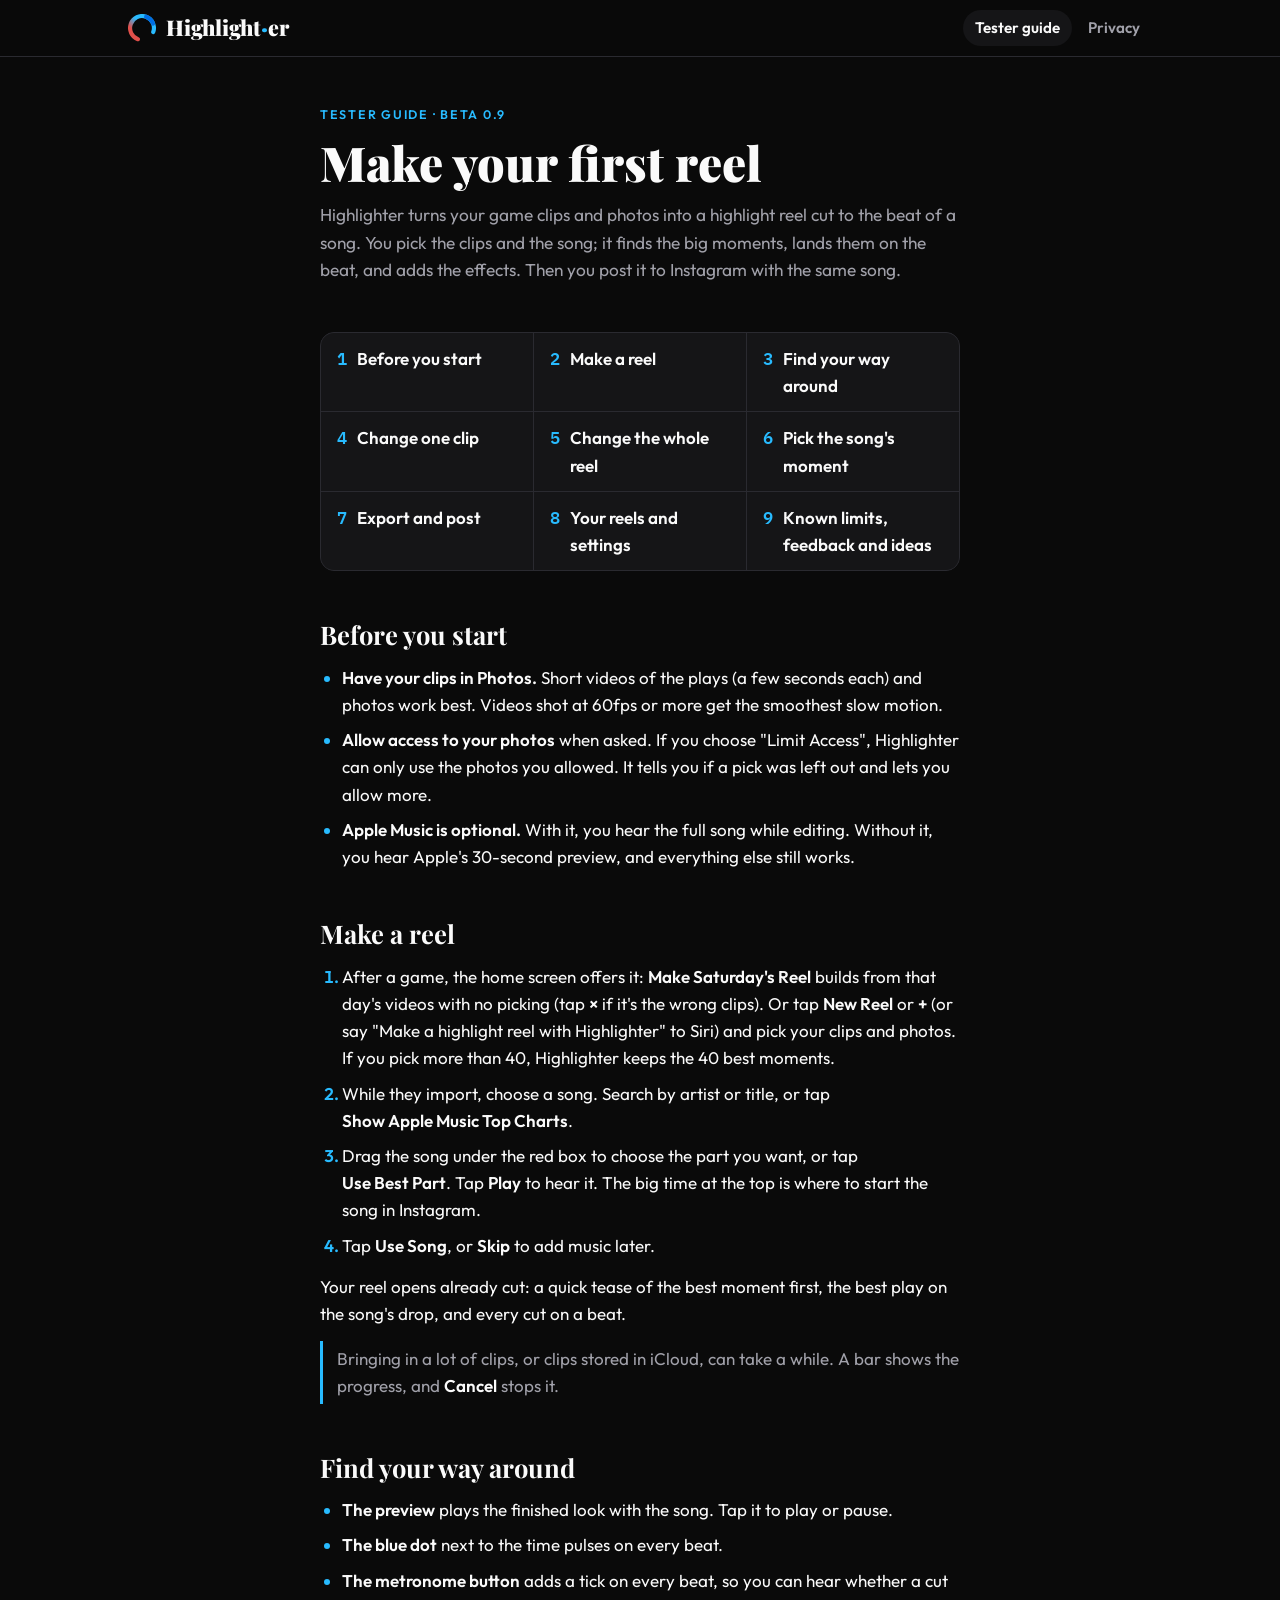
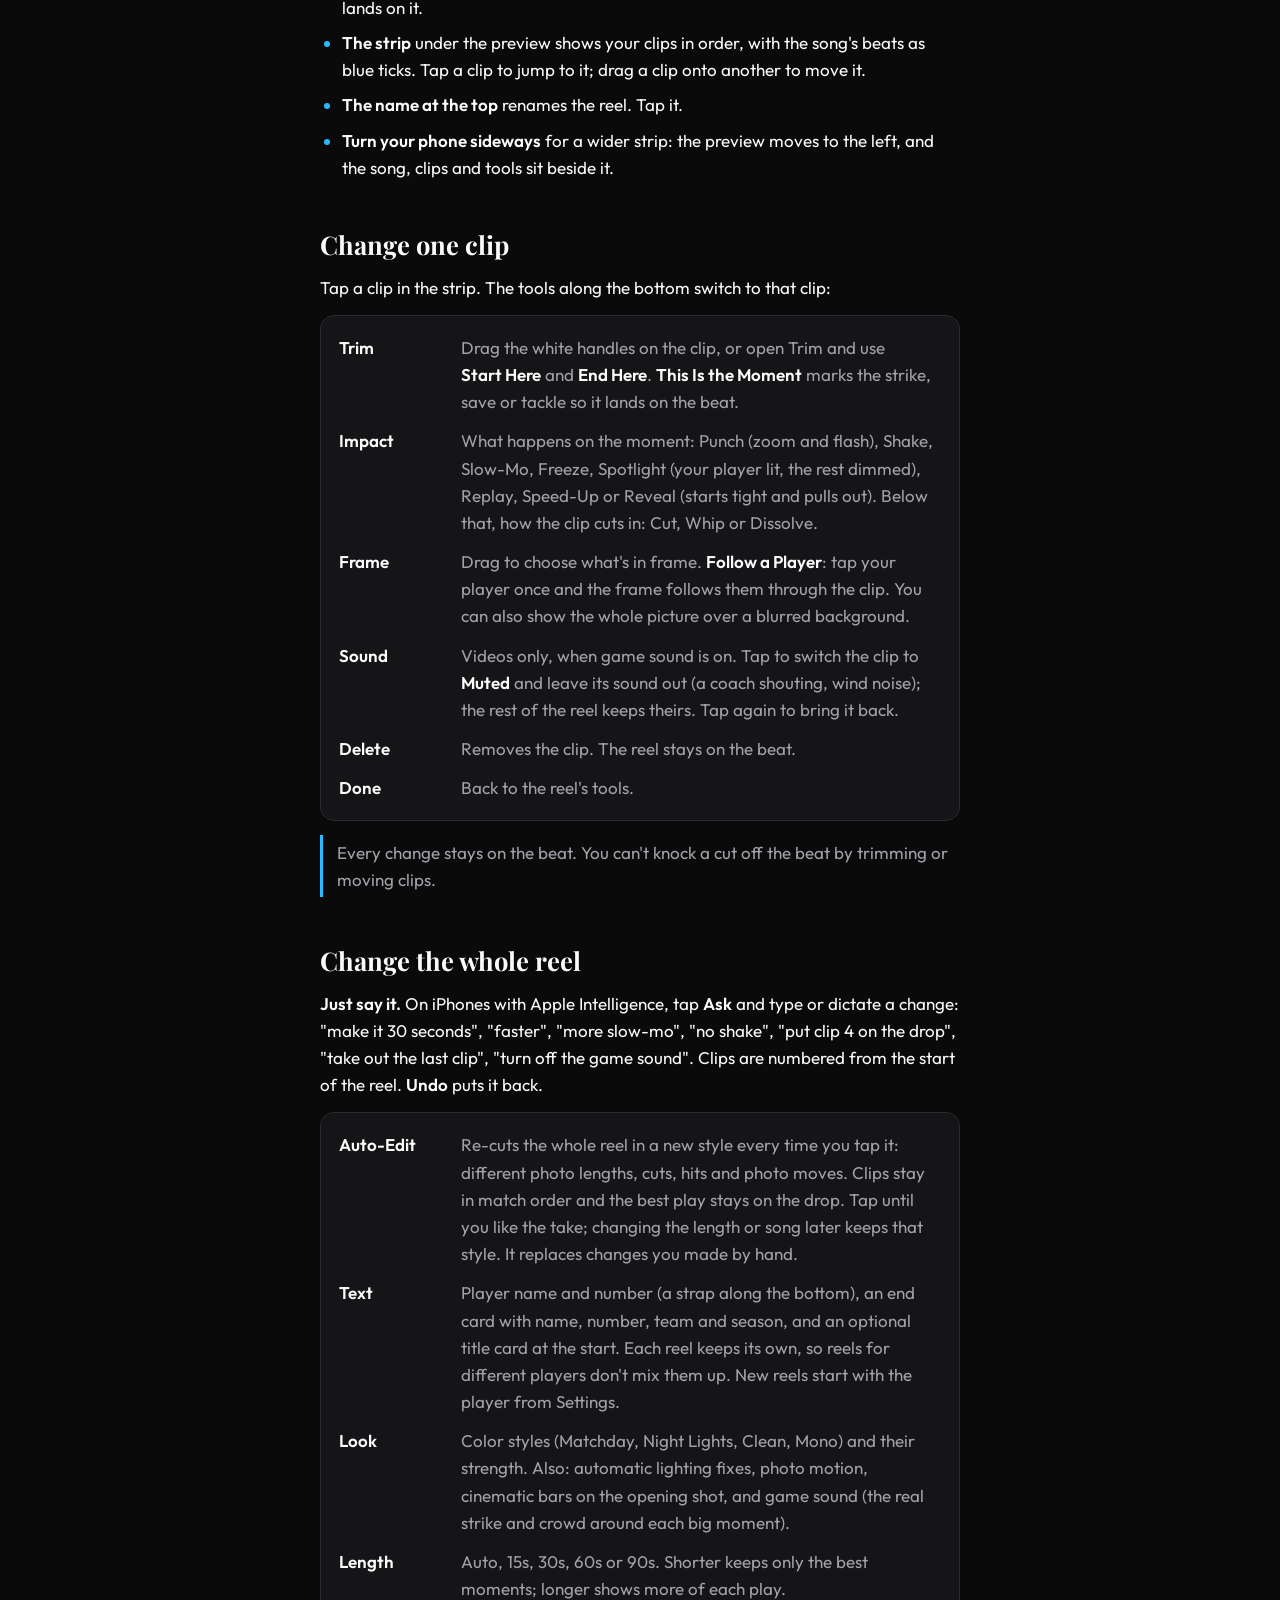
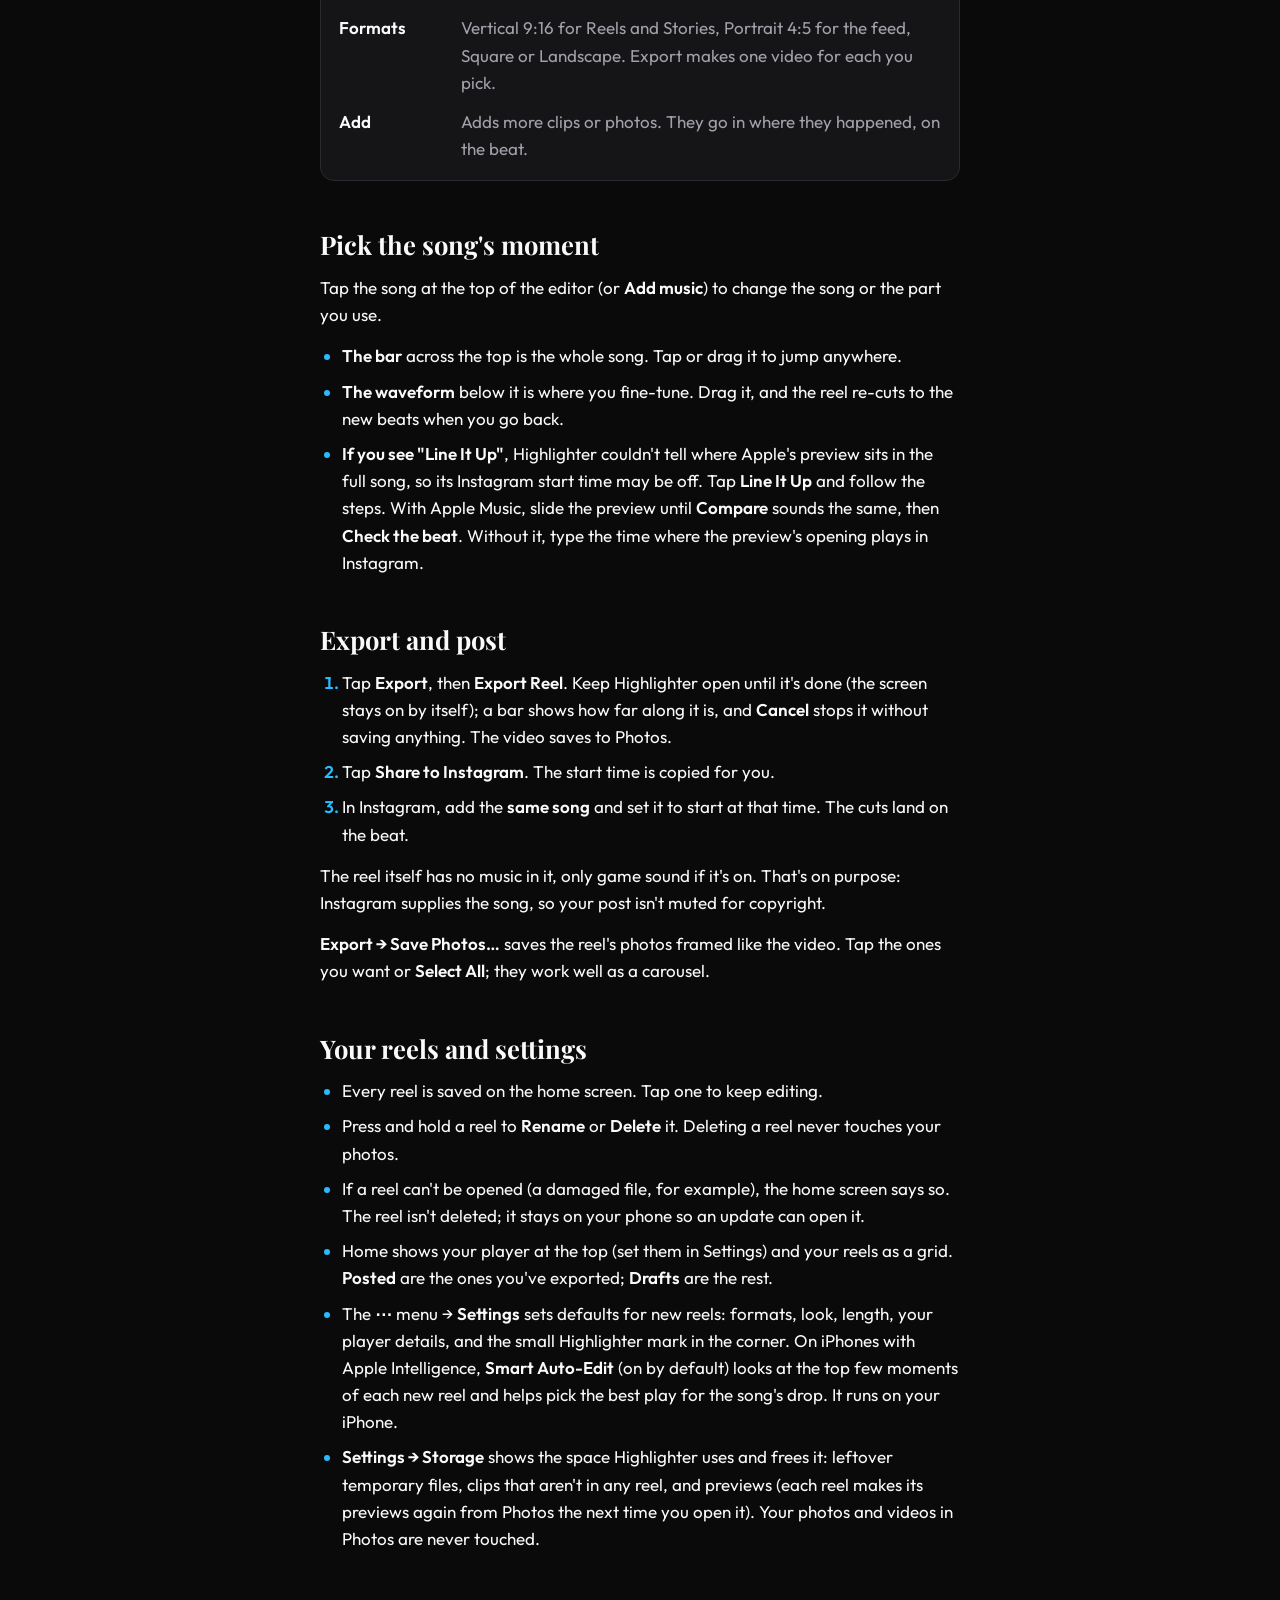
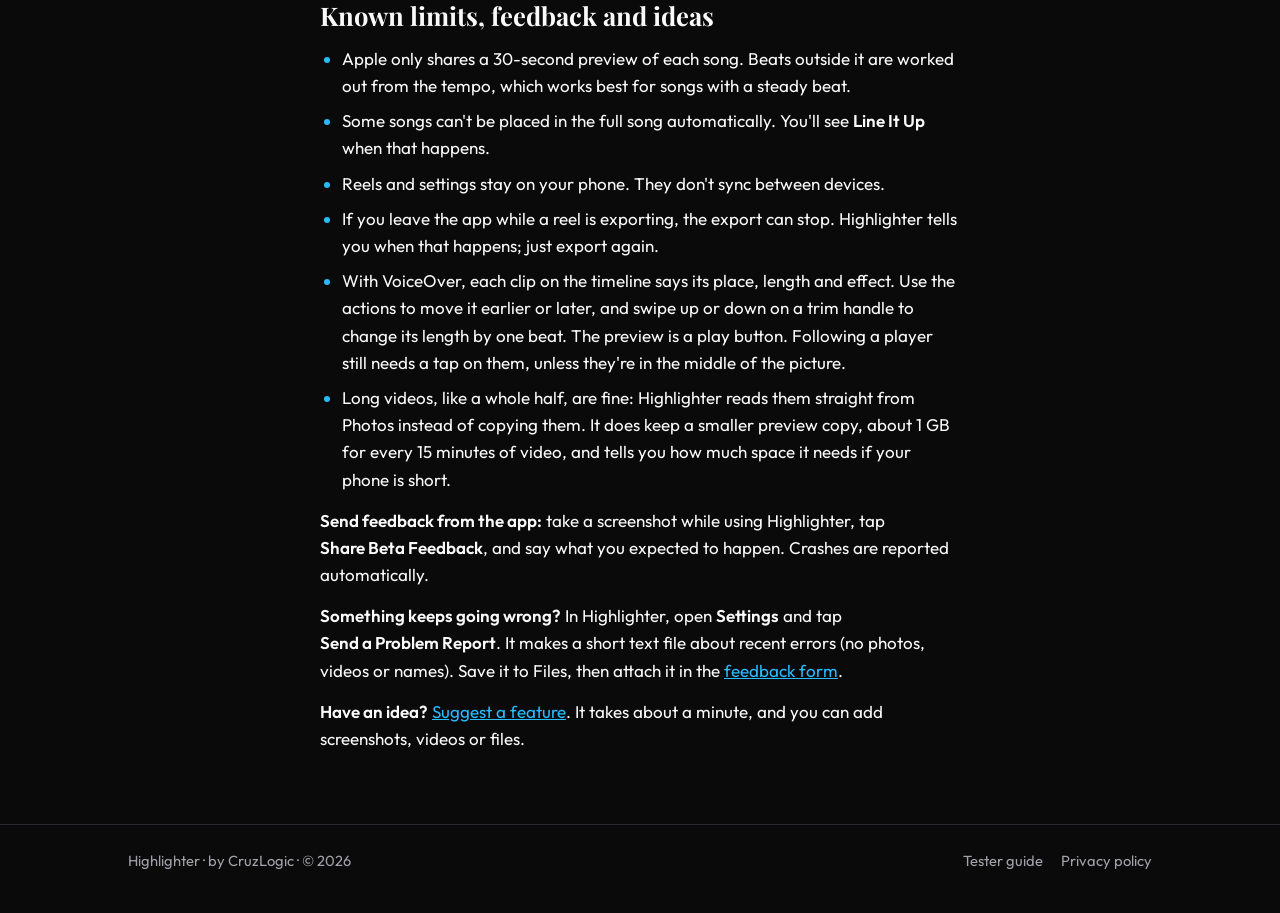
==== guide/index.html @ 9a062cb4 "Privacy and guide: new home screen (recent video dates, Posted/Drafts) Co-Authored-By: Claude Opus 5" ====
<!doctype html>
<html lang="en">
<head>
<meta charset="utf-8">
<meta name="viewport" content="width=device-width, initial-scale=1, viewport-fit=cover">
<title>Highlighter Tester Guide</title>
<meta name="description" content="How to make a highlight reel with Highlighter: pick clips, pick a song, edit, and post it to Instagram on the beat.">
<meta name="theme-color" content="#0a0a0a">
<meta property="og:title" content="Highlighter Tester Guide">
<meta property="og:description" content="How to make a highlight reel with Highlighter: pick clips, pick a song, edit, and post it to Instagram on the beat.">
<meta property="og:image" content="https://bcruz22.github.io/highlighter-site/assets/icon-512.png">
<link rel="icon" type="image/png" href="../assets/favicon.png">
<link rel="apple-touch-icon" href="../assets/apple-touch-icon.png">
<link rel="preconnect" href="https://fonts.googleapis.com">
<link rel="preconnect" href="https://fonts.gstatic.com" crossorigin>
<link rel="stylesheet" href="https://fonts.googleapis.com/css2?family=Playfair+Display:wght@700;900&family=Outfit:wght@400;600&family=IBM+Plex+Mono:wght@500&display=swap">
<link rel="stylesheet" href="../assets/site.css">
</head>
<body>
<header class="topbar">
  <div class="topbar-inner">
    <a class="lockup" href="../" aria-label="Highlighter home">
      <svg class="mark" viewBox="160 160 704 704" aria-hidden="true"><defs><linearGradient id="sweep-top" gradientUnits="userSpaceOnUse" x1="300" y1="820" x2="820" y2="260"><stop offset="0.22" stop-color="#E14F4A"/><stop offset="0.58" stop-color="#28BBFF"/></linearGradient></defs><path d="M 409.4 793.9 A 300 300 0 1 1 793.9 614.6" fill="none" stroke="url(#sweep-top)" stroke-width="104" stroke-linecap="round"/><path d="M 614.6 230.1 A 300 300 0 0 1 790.2 399.6" fill="none" stroke="#006DE2" stroke-width="104" stroke-linecap="round"/></svg>
      <span class="wordmark">Highlight<span class="dot"></span>er</span>
    </a>
    <nav aria-label="Site">
      <a href="../guide/" aria-current="page">Tester guide</a>
      <a href="../privacy/">Privacy</a>
    </nav>
  </div>
</header>
<main>
  <div class="page-head">
    <span class="eyebrow">Tester guide · Beta 0.9</span>
    <h1>Make your first reel</h1>
    <p class="lede">Highlighter turns your game clips and photos into a highlight reel cut to the beat of a song. You pick the clips and the song; it finds the big moments, lands them on the beat, and adds the effects. Then you post it to Instagram with the same song.</p>
  </div>

  <nav aria-label="Guide sections">
    <ol class="cells jump">
      <li><a href="#start">Before you start</a></li>
      <li><a href="#new">Make a reel</a></li>
      <li><a href="#editor">Find your way around</a></li>
      <li><a href="#clip">Change one clip</a></li>
      <li><a href="#reel">Change the whole reel</a></li>
      <li><a href="#music">Pick the song's moment</a></li>
      <li><a href="#post">Export and post</a></li>
      <li><a href="#more">Your reels and settings</a></li>
      <li><a href="#feedback">Known limits, feedback and ideas</a></li>
    </ol>
  </nav>

  <section id="start">
    <h2>Before you start</h2>
    <ul>
      <li><b>Have your clips in Photos.</b> Short videos of the plays (a few seconds each) and photos work best. Videos shot at 60fps or more get the smoothest slow motion.</li>
      <li><b>Allow access to your photos</b> when asked. If you choose "Limit Access", Highlighter can only use the photos you allowed. It tells you if a pick was left out and lets you allow more.</li>
      <li><b>Apple Music is optional.</b> With it, you hear the full song while editing. Without it, you hear Apple's 30-second preview, and everything else still works.</li>
    </ul>
  </section>

  <section id="new">
    <h2>Make a reel</h2>
    <ol class="steps">
      <li>After a game, the home screen offers it: <span class="ui">Make Saturday's Reel</span> builds from that day's videos with no picking (tap <span class="ui">×</span> if it's the wrong clips). Or tap <span class="ui">New Reel</span> or <span class="ui">+</span> (or say "Make a highlight reel with Highlighter" to Siri) and pick your clips and photos. If you pick more than 40, Highlighter keeps the 40 best moments.</li>
      <li>While they import, choose a song. Search by artist or title, or tap <span class="ui">Show Apple Music Top Charts</span>.</li>
      <li>Drag the song under the red box to choose the part you want, or tap <span class="ui">Use Best Part</span>. Tap <span class="ui">Play</span> to hear it. The big time at the top is where to start the song in Instagram.</li>
      <li>Tap <span class="ui">Use Song</span>, or <span class="ui">Skip</span> to add music later.</li>
    </ol>
    <p>Your reel opens already cut: a quick tease of the best moment first, the best play on the song's drop, and every cut on a beat.</p>
    <p class="tip">Bringing in a lot of clips, or clips stored in iCloud, can take a while. A bar shows the progress, and <span class="ui">Cancel</span> stops it.</p>
  </section>

  <section id="editor">
    <h2>Find your way around</h2>
    <ul>
      <li><b>The preview</b> plays the finished look with the song. Tap it to play or pause.</li>
      <li><b>The blue dot</b> next to the time pulses on every beat.</li>
      <li><b>The metronome button</b> adds a tick on every beat, so you can hear whether a cut lands on it.</li>
      <li><b>The strip</b> under the preview shows your clips in order, with the song's beats as blue ticks. Tap a clip to jump to it; drag a clip onto another to move it.</li>
      <li><b>The name at the top</b> renames the reel. Tap it.</li>
      <li><b>Turn your phone sideways</b> for a wider strip: the preview moves to the left, and the song, clips and tools sit beside it.</li>
    </ul>
  </section>

  <section id="clip">
    <h2>Change one clip</h2>
    <p>Tap a clip in the strip. The tools along the bottom switch to that clip:</p>
    <dl class="tools">
      <dt>Trim</dt>
      <dd>Drag the white handles on the clip, or open Trim and use <span class="ui">Start Here</span> and <span class="ui">End Here</span>. <span class="ui">This Is the Moment</span> marks the strike, save or tackle so it lands on the beat.</dd>
      <dt>Impact</dt>
      <dd>What happens on the moment: Punch (zoom and flash), Shake, Slow-Mo, Freeze, Spotlight (your player lit, the rest dimmed), Replay, Speed-Up or Reveal (starts tight and pulls out). Below that, how the clip cuts in: Cut, Whip or Dissolve.</dd>
      <dt>Frame</dt>
      <dd>Drag to choose what's in frame. <span class="ui">Follow a Player</span>: tap your player once and the frame follows them through the clip. You can also show the whole picture over a blurred background.</dd>
      <dt>Sound</dt>
      <dd>Videos only, when game sound is on. Tap to switch the clip to <span class="ui">Muted</span> and leave its sound out (a coach shouting, wind noise); the rest of the reel keeps theirs. Tap again to bring it back.</dd>
      <dt>Delete</dt>
      <dd>Removes the clip. The reel stays on the beat.</dd>
      <dt>Done</dt>
      <dd>Back to the reel's tools.</dd>
    </dl>
    <p class="tip">Every change stays on the beat. You can't knock a cut off the beat by trimming or moving clips.</p>
  </section>

  <section id="reel">
    <h2>Change the whole reel</h2>
    <p><b>Just say it.</b> On iPhones with Apple Intelligence, tap <span class="ui">Ask</span> and type or dictate a change: "make it 30 seconds", "faster", "more slow-mo", "no shake", "put clip 4 on the drop", "take out the last clip", "turn off the game sound". Clips are numbered from the start of the reel. <span class="ui">Undo</span> puts it back.</p>
    <dl class="tools">
      <dt>Auto-Edit</dt>
      <dd>Re-cuts the whole reel in a new style every time you tap it: different photo lengths, cuts, hits and photo moves. Clips stay in match order and the best play stays on the drop. Tap until you like the take; changing the length or song later keeps that style. It replaces changes you made by hand.</dd>
      <dt>Text</dt>
      <dd>Player name and number (a strap along the bottom), an end card with name, number, team and season, and an optional title card at the start. Each reel keeps its own, so reels for different players don't mix them up. New reels start with the player from Settings.</dd>
      <dt>Look</dt>
      <dd>Color styles (Matchday, Night Lights, Clean, Mono) and their strength. Also: automatic lighting fixes, photo motion, cinematic bars on the opening shot, and game sound (the real strike and crowd around each big moment).</dd>
      <dt>Length</dt>
      <dd>Auto, 15s, 30s, 60s or 90s. Shorter keeps only the best moments; longer shows more of each play.</dd>
      <dt>Formats</dt>
      <dd>Vertical 9:16 for Reels and Stories, Portrait 4:5 for the feed, Square or Landscape. Export makes one video for each you pick.</dd>
      <dt>Add</dt>
      <dd>Adds more clips or photos. They go in where they happened, on the beat.</dd>
    </dl>
  </section>

  <section id="music">
    <h2>Pick the song's moment</h2>
    <p>Tap the song at the top of the editor (or <span class="ui">Add music</span>) to change the song or the part you use.</p>
    <ul>
      <li><b>The bar</b> across the top is the whole song. Tap or drag it to jump anywhere.</li>
      <li><b>The waveform</b> below it is where you fine-tune. Drag it, and the reel re-cuts to the new beats when you go back.</li>
      <li><b>If you see "Line It Up"</b>, Highlighter couldn't tell where Apple's preview sits in the full song, so its Instagram start time may be off. Tap <span class="ui">Line It Up</span> and follow the steps. With Apple Music, slide the preview until <span class="ui">Compare</span> sounds the same, then <span class="ui">Check the beat</span>. Without it, type the time where the preview's opening plays in Instagram.</li>
    </ul>
  </section>

  <section id="post">
    <h2>Export and post</h2>
    <ol class="steps">
      <li>Tap <span class="ui">Export</span>, then <span class="ui">Export Reel</span>. Keep Highlighter open until it's done (the screen stays on by itself); a bar shows how far along it is, and <span class="ui">Cancel</span> stops it without saving anything. The video saves to Photos.</li>
      <li>Tap <span class="ui">Share to Instagram</span>. The start time is copied for you.</li>
      <li>In Instagram, add the <b>same song</b> and set it to start at that time. The cuts land on the beat.</li>
    </ol>
    <p>The reel itself has no music in it, only game sound if it's on. That's on purpose: Instagram supplies the song, so your post isn't muted for copyright.</p>
    <p><span class="ui">Export → Save Photos…</span> saves the reel's photos framed like the video. Tap the ones you want or <span class="ui">Select All</span>; they work well as a carousel.</p>
  </section>

  <section id="more">
    <h2>Your reels and settings</h2>
    <ul>
      <li>Every reel is saved on the home screen. Tap one to keep editing.</li>
      <li>Press and hold a reel to <span class="ui">Rename</span> or <span class="ui">Delete</span> it. Deleting a reel never touches your photos.</li>
      <li>If a reel can't be opened (a damaged file, for example), the home screen says so. The reel isn't deleted; it stays on your phone so an update can open it.</li>
      <li>Home shows your player at the top (set them in Settings) and your reels as a grid. <span class="ui">Posted</span> are the ones you've exported; <span class="ui">Drafts</span> are the rest.</li>
      <li>The <span class="ui">⋯</span> menu → <span class="ui">Settings</span> sets defaults for new reels: formats, look, length, your player details, and the small Highlighter mark in the corner. On iPhones with Apple Intelligence, <span class="ui">Smart Auto-Edit</span> (on by default) looks at the top few moments of each new reel and helps pick the best play for the song's drop. It runs on your iPhone.</li>
      <li><span class="ui">Settings → Storage</span> shows the space Highlighter uses and frees it: leftover temporary files, clips that aren't in any reel, and previews (each reel makes its previews again from Photos the next time you open it). Your photos and videos in Photos are never touched.</li>
    </ul>
  </section>

  <section id="feedback">
    <h2>Known limits, feedback and ideas</h2>
    <ul>
      <li>Apple only shares a 30-second preview of each song. Beats outside it are worked out from the tempo, which works best for songs with a steady beat.</li>
      <li>Some songs can't be placed in the full song automatically. You'll see <span class="ui">Line It Up</span> when that happens.</li>
      <li>Reels and settings stay on your phone. They don't sync between devices.</li>
      <li>If you leave the app while a reel is exporting, the export can stop. Highlighter tells you when that happens; just export again.</li>
      <li>With VoiceOver, each clip on the timeline says its place, length and effect. Use the actions to move it earlier or later, and swipe up or down on a trim handle to change its length by one beat. The preview is a play button. Following a player still needs a tap on them, unless they're in the middle of the picture.</li>
      <li>Long videos, like a whole half, are fine: Highlighter reads them straight from Photos instead of copying them. It does keep a smaller preview copy, about 1 GB for every 15 minutes of video, and tells you how much space it needs if your phone is short.</li>
    </ul>
    <p><b>Send feedback from the app:</b> take a screenshot while using Highlighter, tap <span class="ui">Share Beta Feedback</span>, and say what you expected to happen. Crashes are reported automatically.</p>
    <p><b>Something keeps going wrong?</b> In Highlighter, open <span class="ui">Settings</span> and tap <span class="ui">Send a Problem Report</span>. It makes a short text file about recent errors (no photos, videos or names). Save it to Files, then attach it in the <a href="https://tally.so/r/aQbLP9">feedback form</a>.</p>
    <p><b>Have an idea?</b> <a href="https://tally.so/r/aQbLP9">Suggest a feature</a>. It takes about a minute, and you can add screenshots, videos or files.</p>
  </section>
</main>
<footer class="site-footer">
  <div class="site-footer-inner">
    <span>Highlighter · by CruzLogic · © 2026</span>
    <nav aria-label="Footer">
      <a href="../guide/">Tester guide</a>
      <a href="../privacy/">Privacy policy</a>
    </nav>
  </div>
</footer>
</body>
</html>
---- assets/site.css ----
/* Highlighter's site, in the app's own look: near-black surfaces, the coral accent for the
   one call to action per page, CruzLogic signal blue for anything "on the beat", Playfair
   Display for headlines, Outfit for text, IBM Plex Mono for time codes.
   Layout: a slim top bar with the lockup, then one reading column per page. */
:root {
  --bg: #0a0a0a;
  --surface: #151517;
  --raised: #1d1d21;
  --fg: #fafafa;
  --muted: #a1a1aa;
  --rule: #2a2a30;
  --accent: #e14f4a;
  --signal: #28bbff;
  --signal-deep: #006de2;
  --display: "Playfair Display", Georgia, "Times New Roman", serif;
  --body: "Outfit", -apple-system, BlinkMacSystemFont, "Segoe UI", sans-serif;
  --mono: "IBM Plex Mono", ui-monospace, "SF Mono", Menlo, monospace;
  color-scheme: dark;
}

html { -webkit-text-size-adjust: 100%; scroll-behavior: smooth; }
@media (prefers-reduced-motion: reduce) { html { scroll-behavior: auto; } }

body {
  margin: 0;
  background: var(--bg);
  color: var(--fg);
  font-family: var(--body);
  font-size: 17px;
  line-height: 1.6;
}

a { color: var(--signal); }
a:focus-visible, button:focus-visible { outline: 2px solid var(--signal); outline-offset: 3px; border-radius: 6px; }
b { font-weight: 600; }
p, ul, ol, dl { margin: 0; }

/* ---------- Top bar ---------- */
.topbar {
  position: sticky;
  top: env(safe-area-inset-top, 0px);
  z-index: 10;
  background: rgba(10, 10, 10, 0.86);
  backdrop-filter: saturate(140%) blur(12px);
  -webkit-backdrop-filter: saturate(140%) blur(12px);
  border-bottom: 1px solid var(--rule);
}
.topbar-inner {
  max-width: 64rem;
  margin: 0 auto;
  padding: 10px 16px;
  display: flex;
  align-items: center;
  justify-content: space-between;
  gap: 16px;
  flex-wrap: wrap;
}
.lockup {
  display: inline-flex;
  align-items: center;
  gap: 10px;
  color: var(--fg);
  text-decoration: none;
}
.lockup .mark { width: 28px; height: 28px; flex: none; }
.topbar nav { display: flex; gap: 4px; flex-wrap: wrap; }
.topbar nav a {
  color: var(--muted);
  text-decoration: none;
  font-weight: 600;
  font-size: 0.95rem;
  padding: 6px 12px;
  border-radius: 999px;
}
.topbar nav a:hover { color: var(--fg); }
.topbar nav a[aria-current="page"] { color: var(--fg); background: var(--surface); }

/* ---------- The wordmark: Highlight · er with the signal-blue beat dot ---------- */
.wordmark {
  font-family: var(--display);
  font-weight: 900;
  line-height: 1;
  letter-spacing: -0.01em;
  display: inline-flex;
  align-items: baseline;
  gap: 0.06em;
  margin: 0;
  color: var(--fg);
}
.wordmark .dot {
  display: inline-block;
  width: 0.2em;
  height: 0.2em;
  border-radius: 50%;
  background: var(--signal);
  transform: translateY(-0.17em);
}
.lockup .wordmark { font-size: 1.35rem; }

/* ---------- Page column ---------- */
main {
  max-width: 40rem;
  margin: 0 auto;
  padding: 48px 16px 72px;
  display: flex;
  flex-direction: column;
  gap: 48px;
}
.page-head { display: flex; flex-direction: column; gap: 12px; }
.eyebrow {
  font-size: 0.78rem;
  text-transform: uppercase;
  letter-spacing: 0.14em;
  color: var(--signal);
  font-weight: 600;
}
h1, h2 {
  font-family: var(--display);
  font-weight: 700;
  margin: 0;
  text-wrap: balance;
}
h1 { font-size: clamp(2.2rem, 7vw, 3rem); line-height: 1.08; font-weight: 900; }
h2 { font-size: 1.6rem; line-height: 1.2; }
.lede { color: var(--muted); font-size: 1.08rem; }

section { display: flex; flex-direction: column; gap: 14px; scroll-margin-top: 72px; }
ul, ol.steps { padding-left: 1.3em; display: flex; flex-direction: column; gap: 8px; }
li::marker { color: var(--signal); font-weight: 600; }
.ui { font-weight: 600; color: var(--fg); white-space: nowrap; }
.time { font-family: var(--mono); font-weight: 500; color: var(--signal); }
.tip {
  border-left: 3px solid var(--signal);
  padding: 4px 0 4px 14px;
  color: var(--muted);
}

/* A grid of joined cells: the jump list, the at-a-glance strip. */
.cells {
  margin: 0;
  padding: 0;
  list-style: none;
  display: grid;
  grid-template-columns: repeat(auto-fit, minmax(11rem, 1fr));
  gap: 1px;
  background: var(--rule);
  border: 1px solid var(--rule);
  border-radius: 14px;
  overflow: hidden;
}
.cells > * { background: var(--surface); padding: 14px 16px; min-width: 0; }
.cells strong { display: block; font-weight: 600; }
.cells span { color: var(--muted); font-size: 0.92rem; }
.jump { counter-reset: step; }
.jump > li { padding: 0; counter-increment: step; }
.jump a {
  display: flex;
  gap: 10px;
  padding: 12px 16px;
  color: var(--fg);
  text-decoration: none;
  font-weight: 600;
}
.jump a::before { content: counter(step); color: var(--signal); font-family: var(--mono); min-width: 1ch; }
.jump a:hover { color: var(--signal); }

/* Tool lists: a name and what it does. */
dl.tools {
  display: grid;
  grid-template-columns: minmax(6.5rem, max-content) 1fr;
  gap: 12px 18px;
  background: var(--surface);
  border: 1px solid var(--rule);
  border-radius: 14px;
  padding: 18px;
}
dl.tools dt { font-weight: 600; }
dl.tools dd { margin: 0; color: var(--muted); min-width: 0; }
@media (max-width: 30rem) {
  dl.tools { grid-template-columns: 1fr; gap: 2px; }
  dl.tools dd { margin-bottom: 12px; }
}

/* Buttons: one coral call to action per page; quiet ones beside it. */
.button {
  display: inline-flex;
  align-items: center;
  justify-content: center;
  gap: 8px;
  padding: 13px 22px;
  border-radius: 999px;
  font-weight: 600;
  text-decoration: none;
  border: 1px solid var(--rule);
  color: var(--fg);
  background: var(--surface);
}
.button.primary { background: var(--accent); border-color: var(--accent); color: #fff; }
.button:hover { filter: brightness(1.08); }

/* ---------- Footer ---------- */
.site-footer {
  border-top: 1px solid var(--rule);
}
.site-footer-inner {
  max-width: 64rem;
  margin: 0 auto;
  padding: 24px 16px 40px;
  display: flex;
  flex-wrap: wrap;
  justify-content: space-between;
  gap: 12px;
  color: var(--muted);
  font-size: 0.92rem;
}
.site-footer nav { display: flex; gap: 18px; flex-wrap: wrap; }
.site-footer a { color: var(--muted); text-decoration: none; }
.site-footer a:hover { color: var(--fg); }

/* ---------- Home ---------- */
.hero {
  max-width: 64rem;
  margin: 0 auto;
  padding: 72px 16px 40px;
  display: grid;
  grid-template-columns: minmax(0, 1.2fr) minmax(0, 0.8fr);
  align-items: center;
  gap: 40px;
}
.hero-copy { display: flex; flex-direction: column; gap: 20px; min-width: 0; }
.hero .wordmark { font-size: clamp(3rem, 10vw, 5.4rem); }
.hero h1 { font-size: clamp(1.6rem, 4.4vw, 2.3rem); font-weight: 700; color: var(--fg); }
.hero .lede { max-width: 32rem; }
.actions { display: flex; flex-wrap: wrap; gap: 12px; align-items: center; }
.badge {
  display: inline-flex;
  align-items: center;
  gap: 8px;
  font-size: 0.85rem;
  color: var(--muted);
}
.badge::before {
  content: "";
  width: 8px;
  height: 8px;
  border-radius: 50%;
  background: var(--signal);
  box-shadow: 0 0 0 4px rgba(40, 187, 255, 0.18);
}
.hero-icon {
  justify-self: center;
  width: min(100%, 300px);
  height: auto;
  aspect-ratio: 1;
  border-radius: 22.5%;
  box-shadow: 0 30px 80px rgba(225, 79, 74, 0.18), 0 10px 40px rgba(40, 187, 255, 0.16);
}
@media (max-width: 46rem) {
  .hero { grid-template-columns: 1fr; padding-top: 48px; gap: 28px; }
  .hero-icon { order: -1; width: 132px; justify-self: start; }
}

/* The beat ruler: the editor's beat ticks, downbeats taller, with cuts landing on them. */
.ruler {
  max-width: 64rem;
  margin: 0 auto;
  padding: 0 16px;
}
.ruler svg { display: block; width: 100%; height: 56px; }
.ruler .tick { fill: var(--signal); opacity: 0.55; }
.ruler .tick.down { opacity: 1; }
.ruler .cut { fill: var(--accent); }
.ruler .label { fill: var(--muted); font-family: var(--mono); font-size: 11px; }

.features {
  max-width: 64rem;
  margin: 0 auto;
  padding: 40px 16px 24px;
  display: grid;
  grid-template-columns: repeat(auto-fit, minmax(14rem, 1fr));
  gap: 16px;
}
.feature {
  background: var(--surface);
  border: 1px solid var(--rule);
  border-radius: 16px;
  padding: 22px;
  display: flex;
  flex-direction: column;
  gap: 8px;
  min-width: 0;
}
.feature .step { font-family: var(--mono); color: var(--signal); font-size: 0.85rem; }
.feature h2 { font-size: 1.25rem; }
.feature p { color: var(--muted); }

.band {
  max-width: 64rem;
  margin: 0 auto;
  padding: 32px 16px 72px;
}
.band-inner {
  border: 1px solid var(--rule);
  border-radius: 20px;
  padding: 28px;
  display: flex;
  flex-wrap: wrap;
  align-items: center;
  justify-content: space-between;
  gap: 20px;
  background:
    radial-gradient(120% 140% at 0% 100%, rgba(225, 79, 74, 0.12), transparent 55%),
    radial-gradient(120% 140% at 100% 0%, rgba(40, 187, 255, 0.12), transparent 55%),
    var(--surface);
}
.band h2 { font-size: 1.5rem; }
.band p { color: var(--muted); max-width: 34rem; }

/* The home page stacks full-width bands instead of the reading column. */
main.home { display: block; max-width: none; padding: 0; }
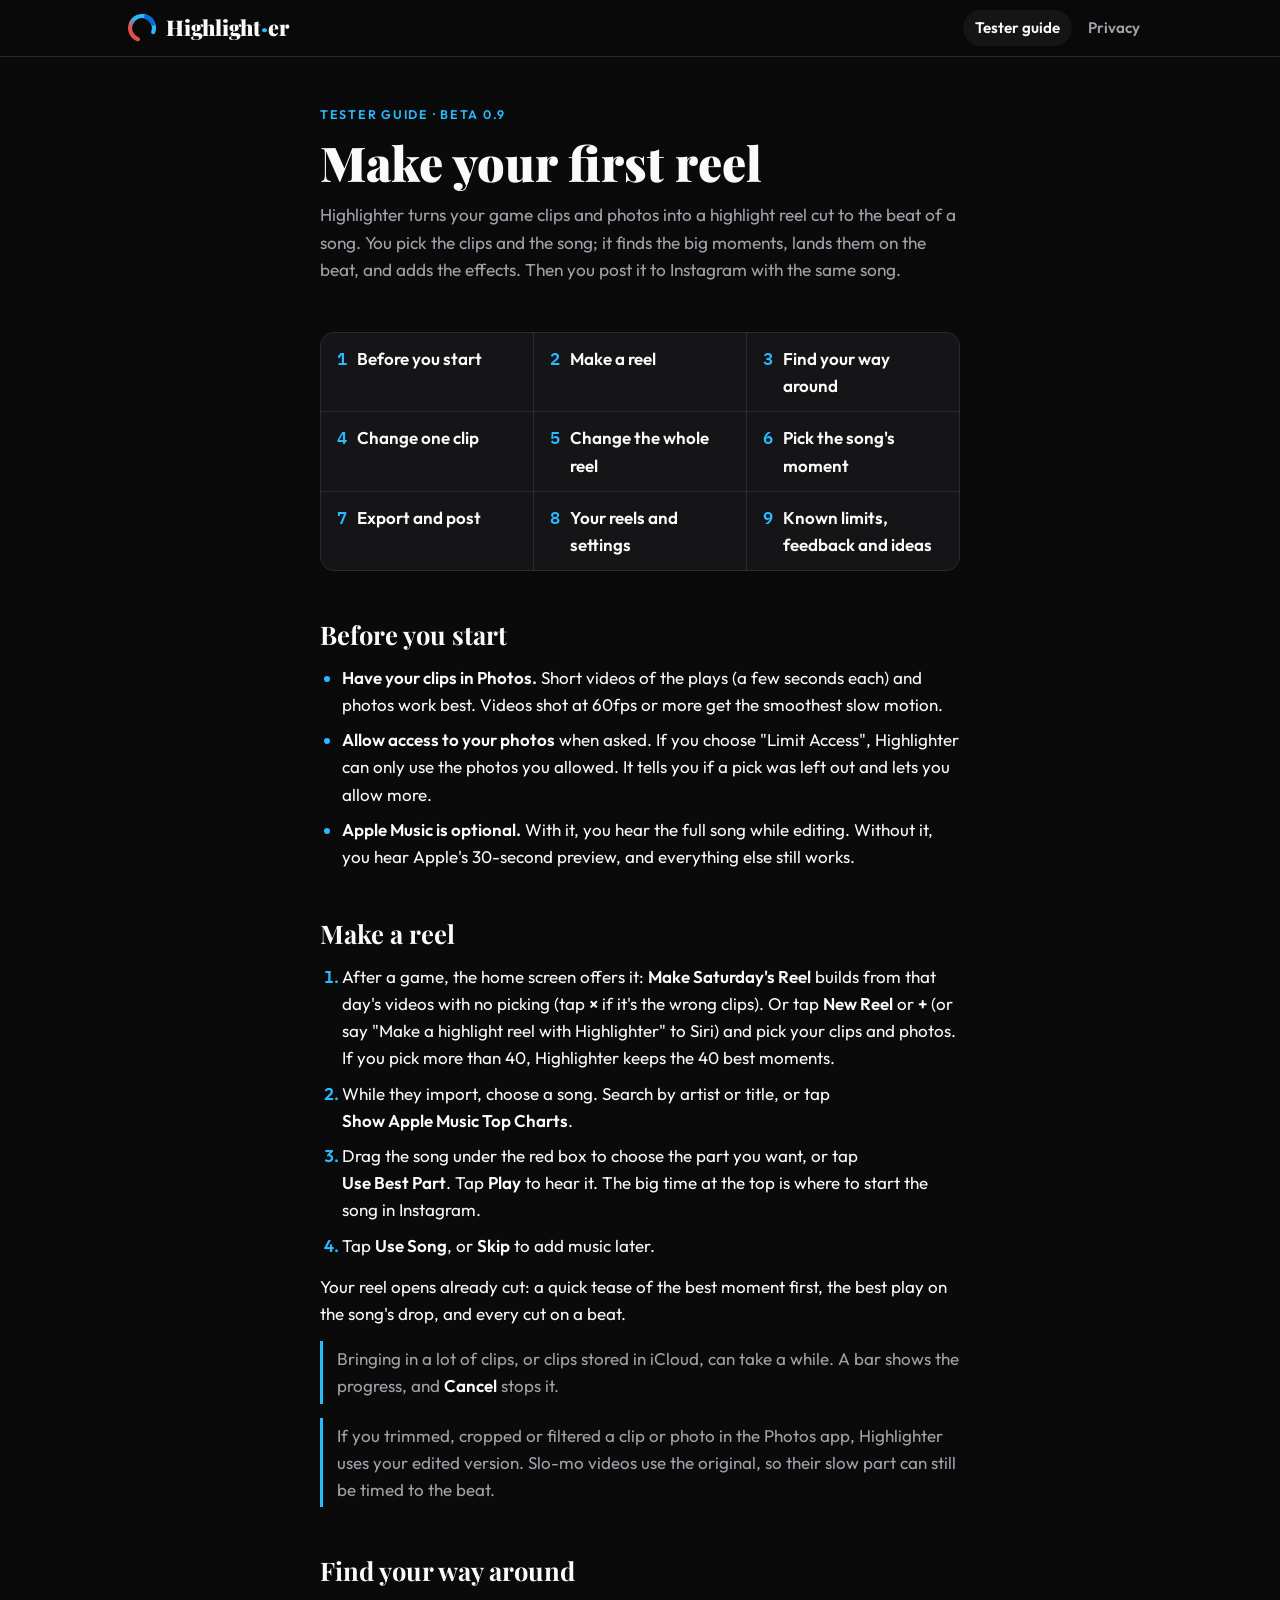
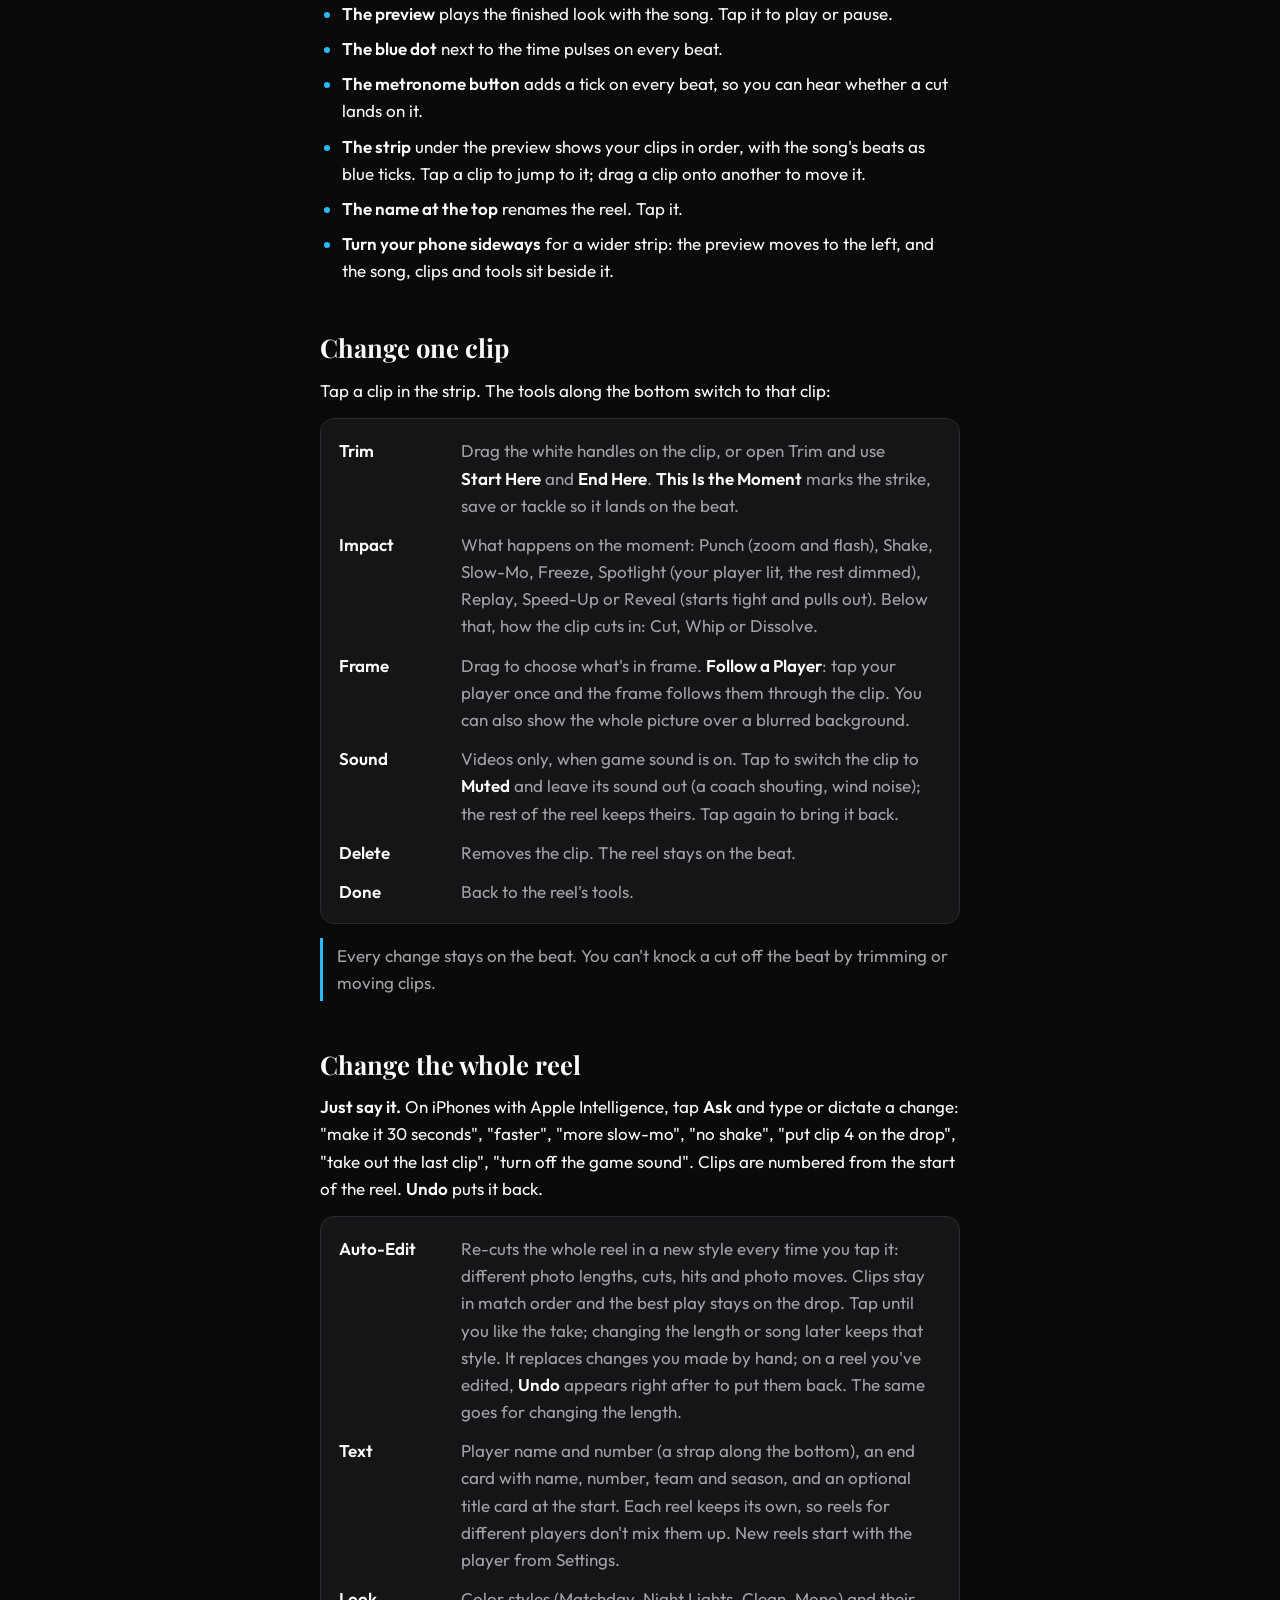
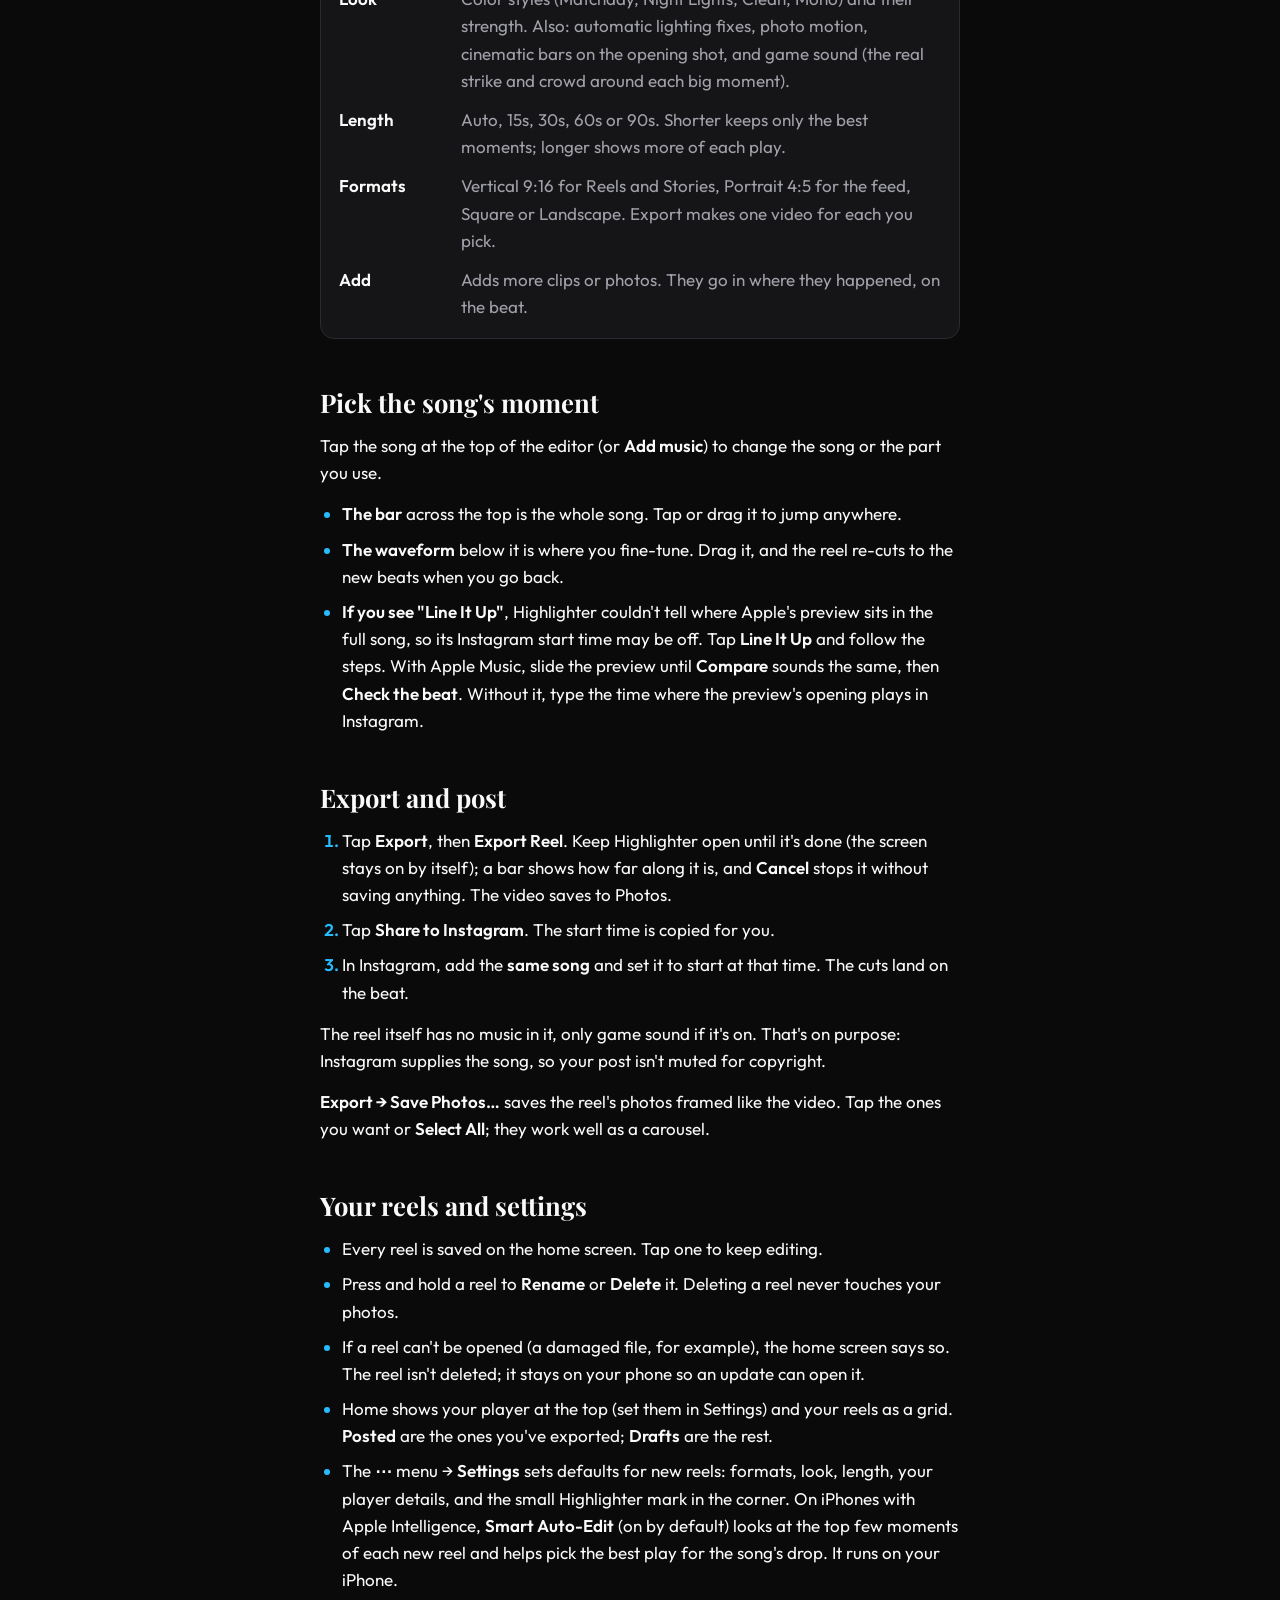
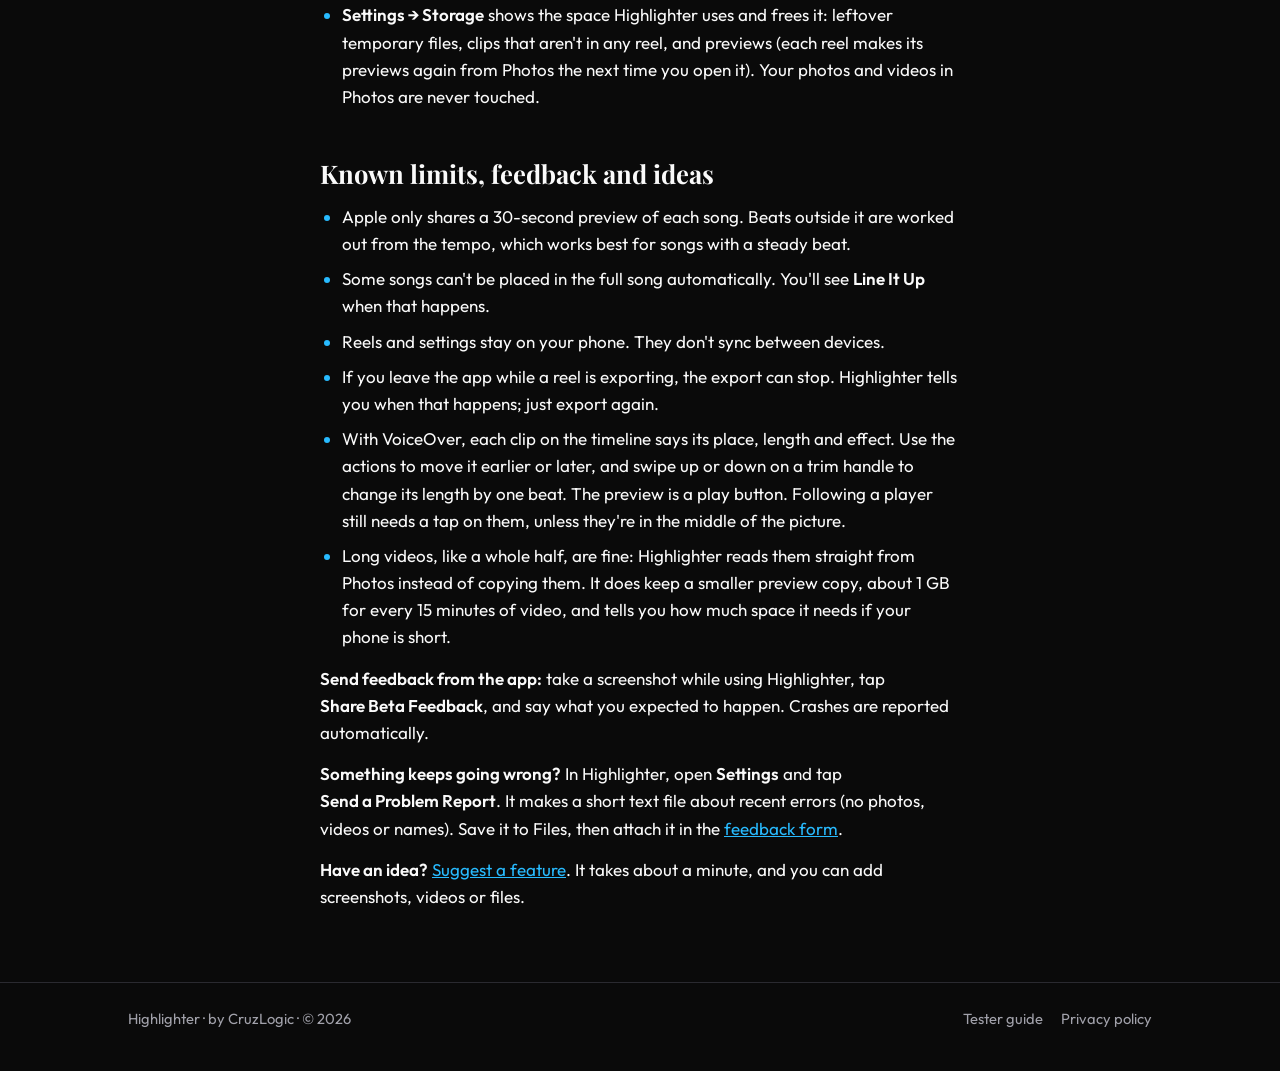
==== commit 33552316: "Guide: Photos edits are used; Undo after a re-cut of hand edits Co-Authored-By: Claude Opus 5.5 <nor" ====
--- a/guide/index.html
+++ b/guide/index.html
@@ -69,6 +69,7 @@
     </ol>
     <p>Your reel opens already cut: a quick tease of the best moment first, the best play on the song's drop, and every cut on a beat.</p>
     <p class="tip">Bringing in a lot of clips, or clips stored in iCloud, can take a while. A bar shows the progress, and <span class="ui">Cancel</span> stops it.</p>
+    <p class="tip">If you trimmed, cropped or filtered a clip or photo in the Photos app, Highlighter uses your edited version. Slo-mo videos use the original, so their slow part can still be timed to the beat.</p>
   </section>
 
   <section id="editor">
@@ -108,7 +109,7 @@
     <p><b>Just say it.</b> On iPhones with Apple Intelligence, tap <span class="ui">Ask</span> and type or dictate a change: "make it 30 seconds", "faster", "more slow-mo", "no shake", "put clip 4 on the drop", "take out the last clip", "turn off the game sound". Clips are numbered from the start of the reel. <span class="ui">Undo</span> puts it back.</p>
     <dl class="tools">
       <dt>Auto-Edit</dt>
-      <dd>Re-cuts the whole reel in a new style every time you tap it: different photo lengths, cuts, hits and photo moves. Clips stay in match order and the best play stays on the drop. Tap until you like the take; changing the length or song later keeps that style. It replaces changes you made by hand.</dd>
+      <dd>Re-cuts the whole reel in a new style every time you tap it: different photo lengths, cuts, hits and photo moves. Clips stay in match order and the best play stays on the drop. Tap until you like the take; changing the length or song later keeps that style. It replaces changes you made by hand; on a reel you've edited, <span class="ui">Undo</span> appears right after to put them back. The same goes for changing the length.</dd>
       <dt>Text</dt>
       <dd>Player name and number (a strap along the bottom), an end card with name, number, team and season, and an optional title card at the start. Each reel keeps its own, so reels for different players don't mix them up. New reels start with the player from Settings.</dd>
       <dt>Look</dt>
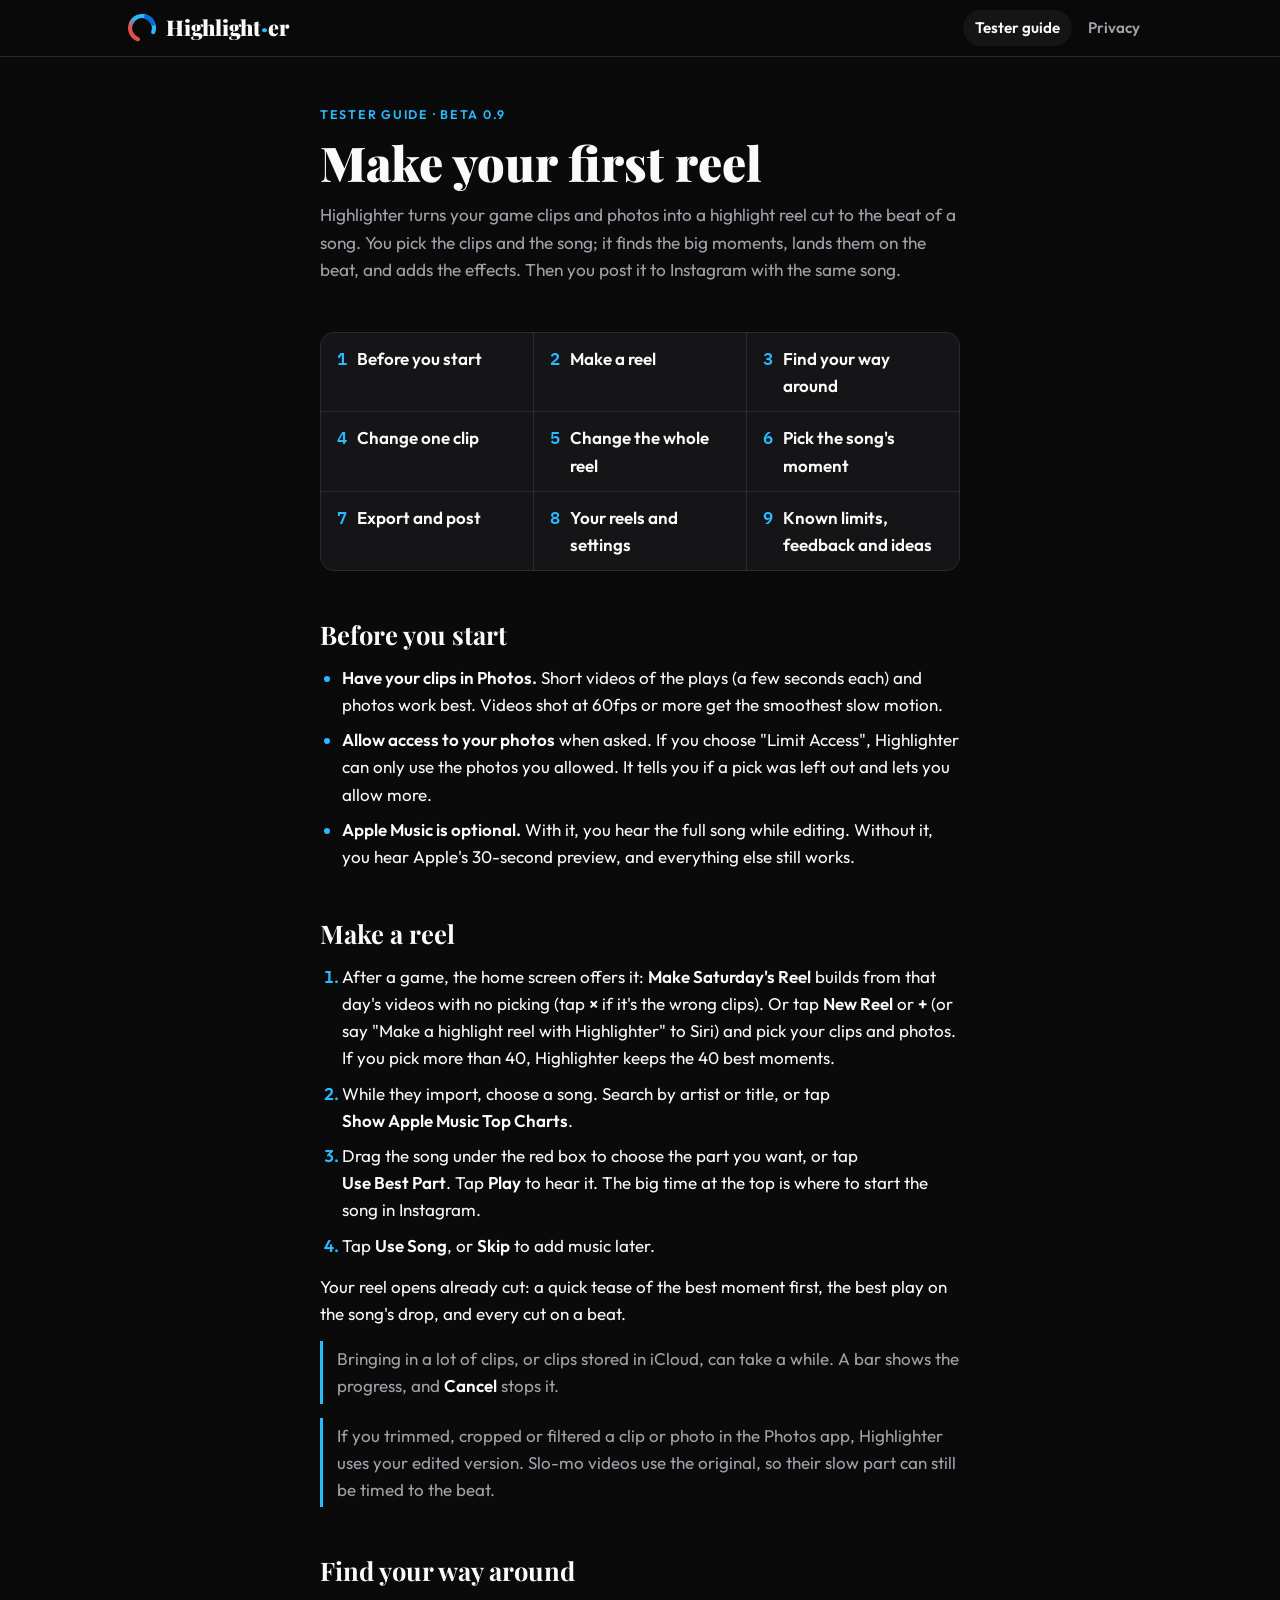
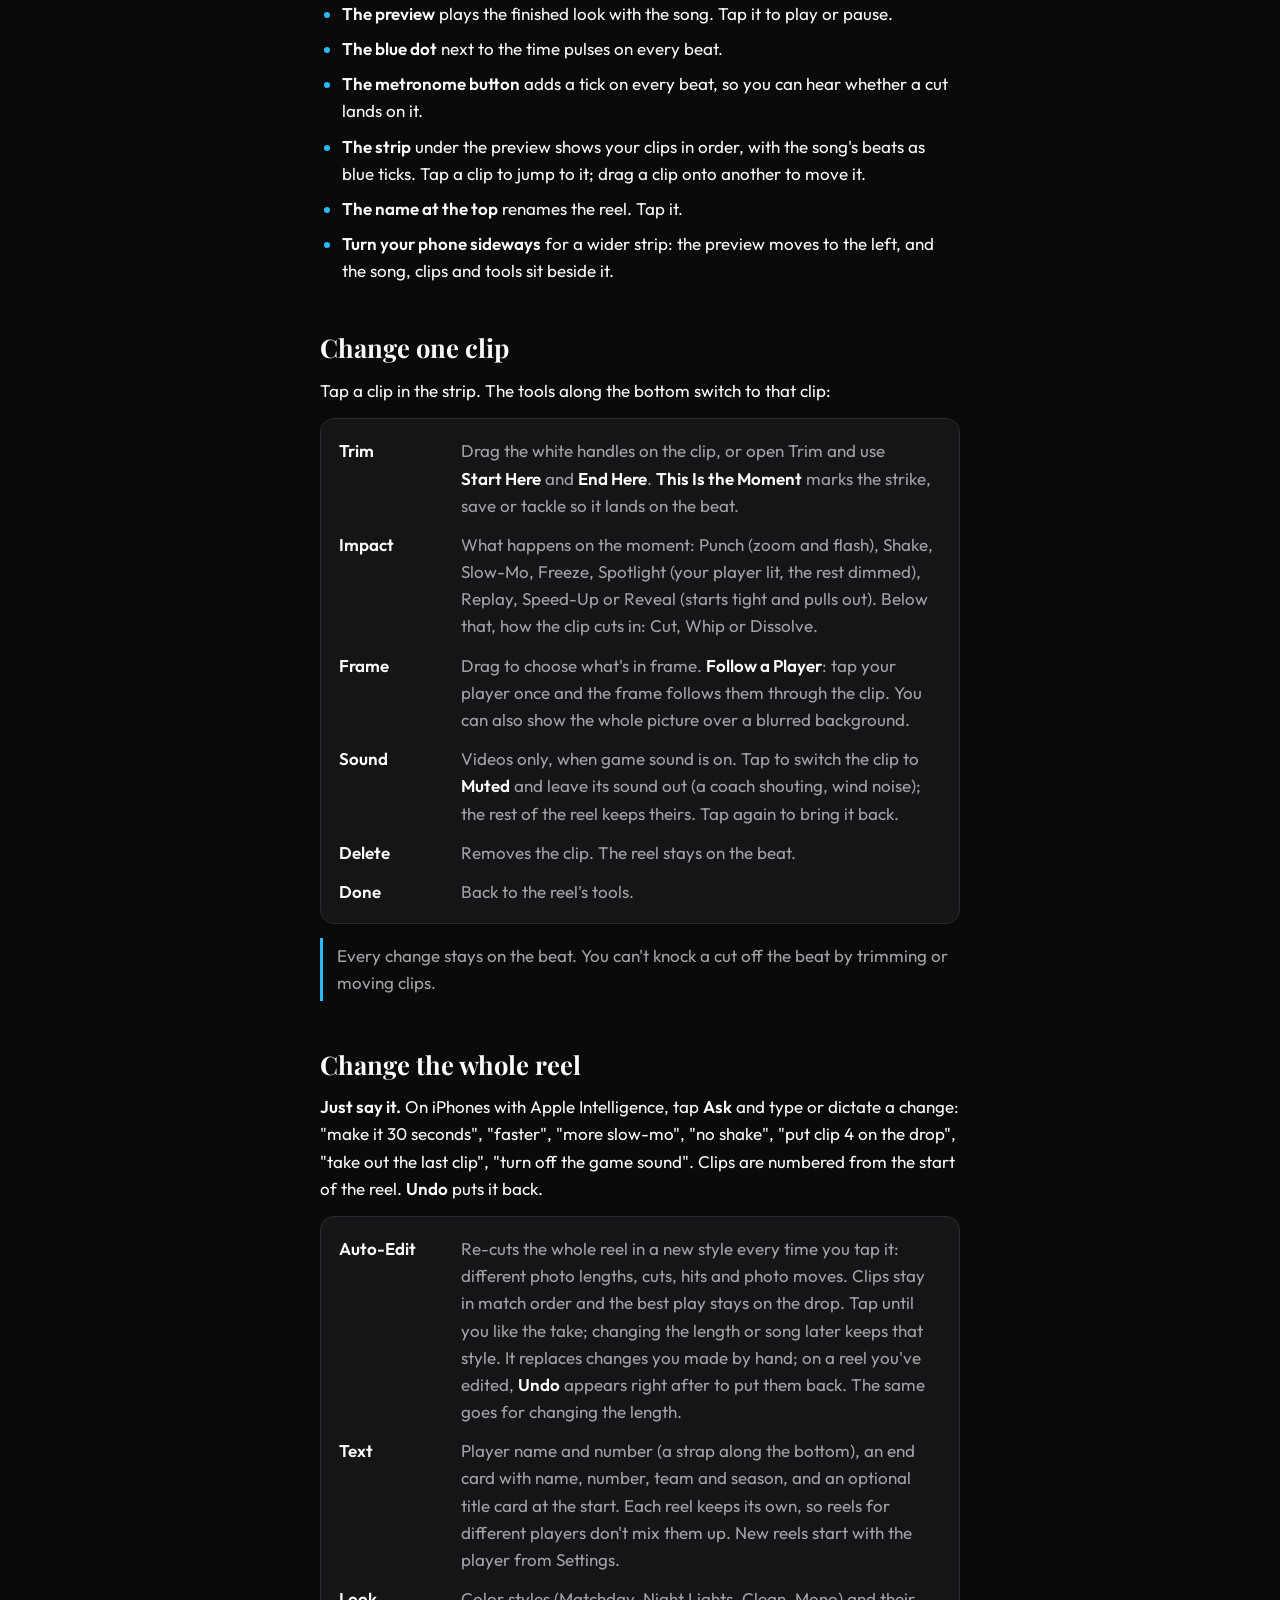
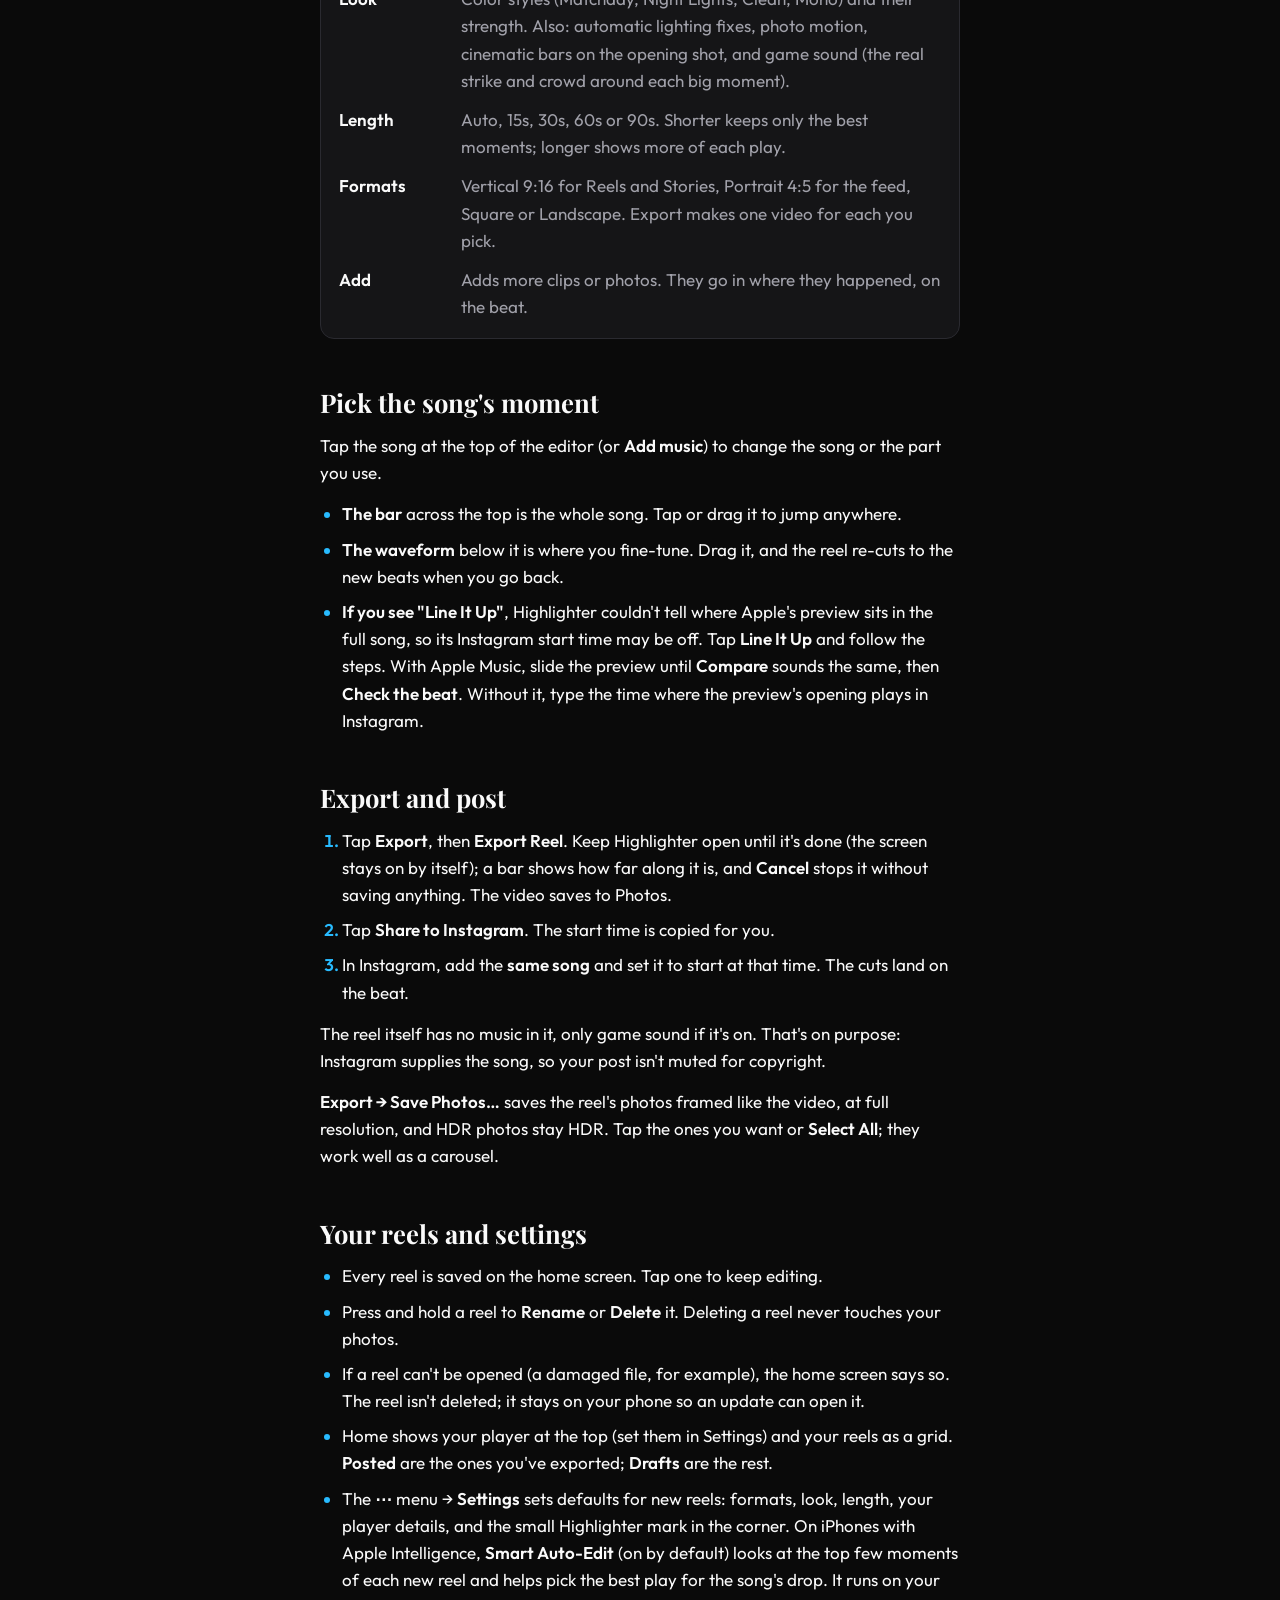
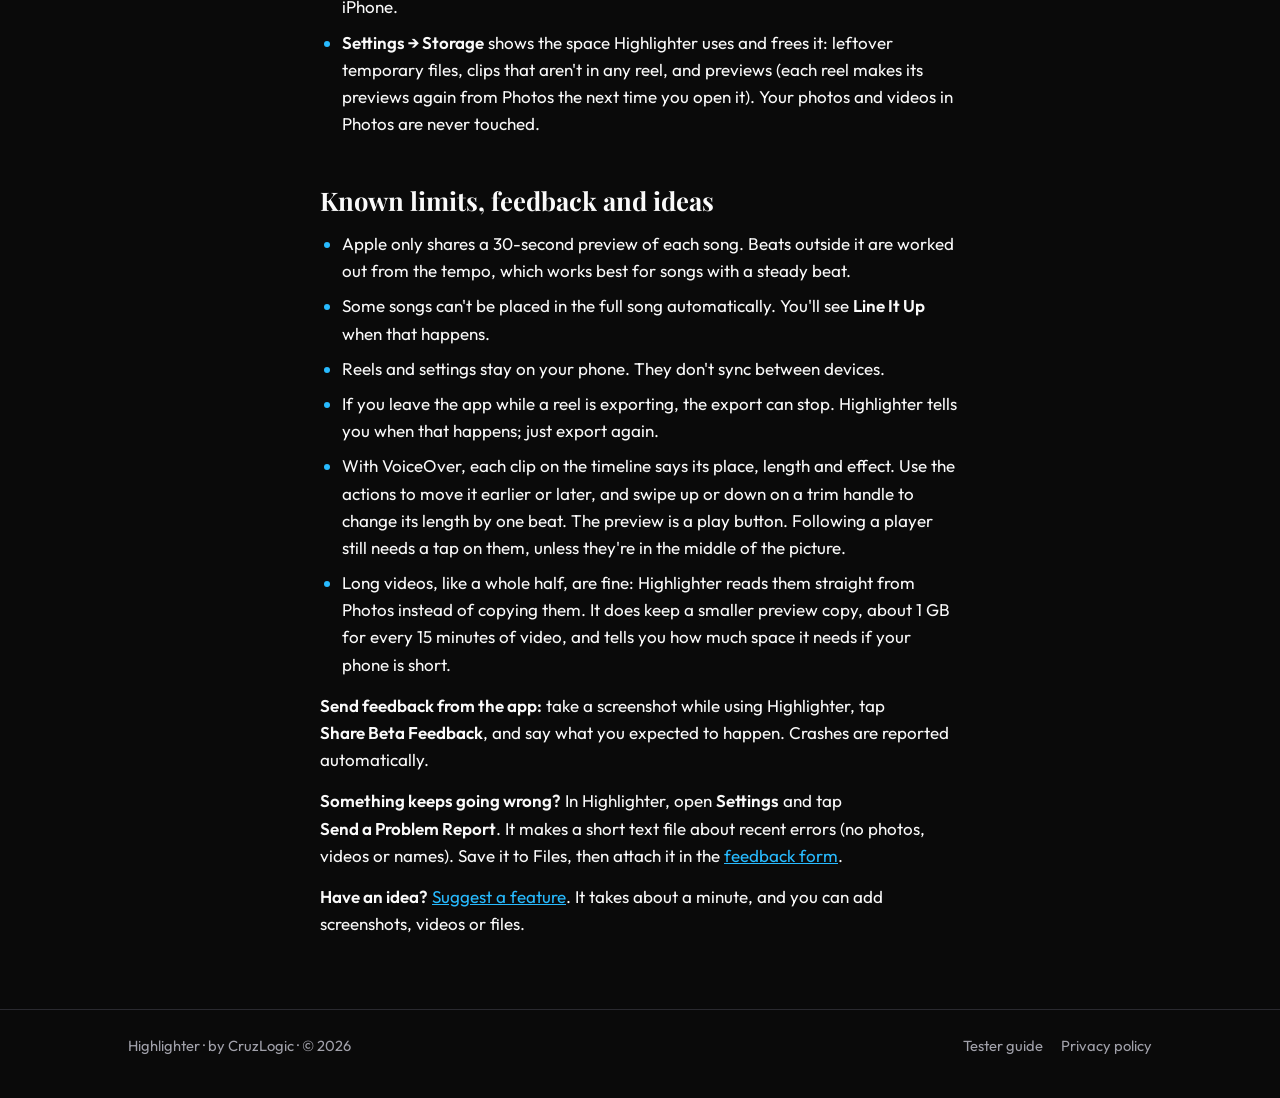
==== commit 87187a82: "Guide: saved photos are full resolution and keep HDR Co-Authored-By: Claude Opus 5.5 <noreply@anthro" ====
--- a/guide/index.html
+++ b/guide/index.html
@@ -141,7 +141,7 @@
       <li>In Instagram, add the <b>same song</b> and set it to start at that time. The cuts land on the beat.</li>
     </ol>
     <p>The reel itself has no music in it, only game sound if it's on. That's on purpose: Instagram supplies the song, so your post isn't muted for copyright.</p>
-    <p><span class="ui">Export → Save Photos…</span> saves the reel's photos framed like the video. Tap the ones you want or <span class="ui">Select All</span>; they work well as a carousel.</p>
+    <p><span class="ui">Export → Save Photos…</span> saves the reel's photos framed like the video, at full resolution, and HDR photos stay HDR. Tap the ones you want or <span class="ui">Select All</span>; they work well as a carousel.</p>
   </section>
 
   <section id="more">
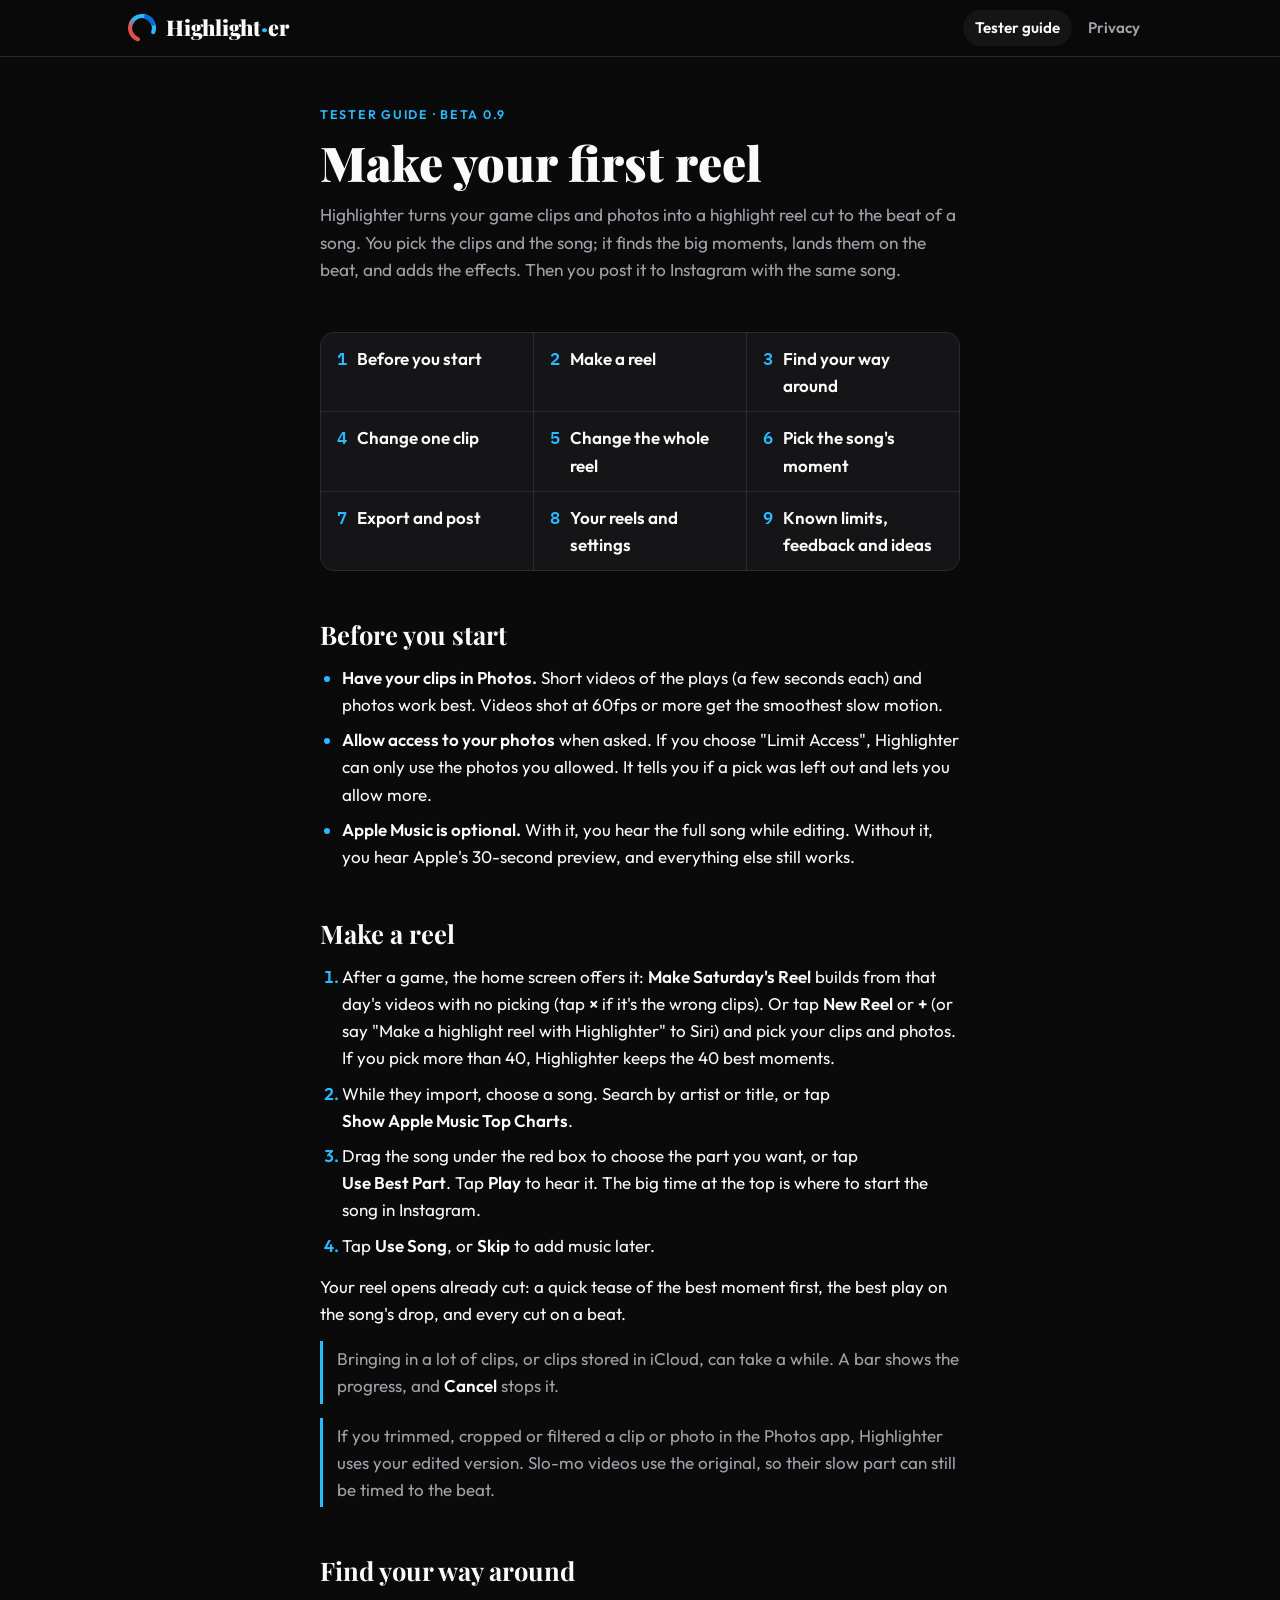
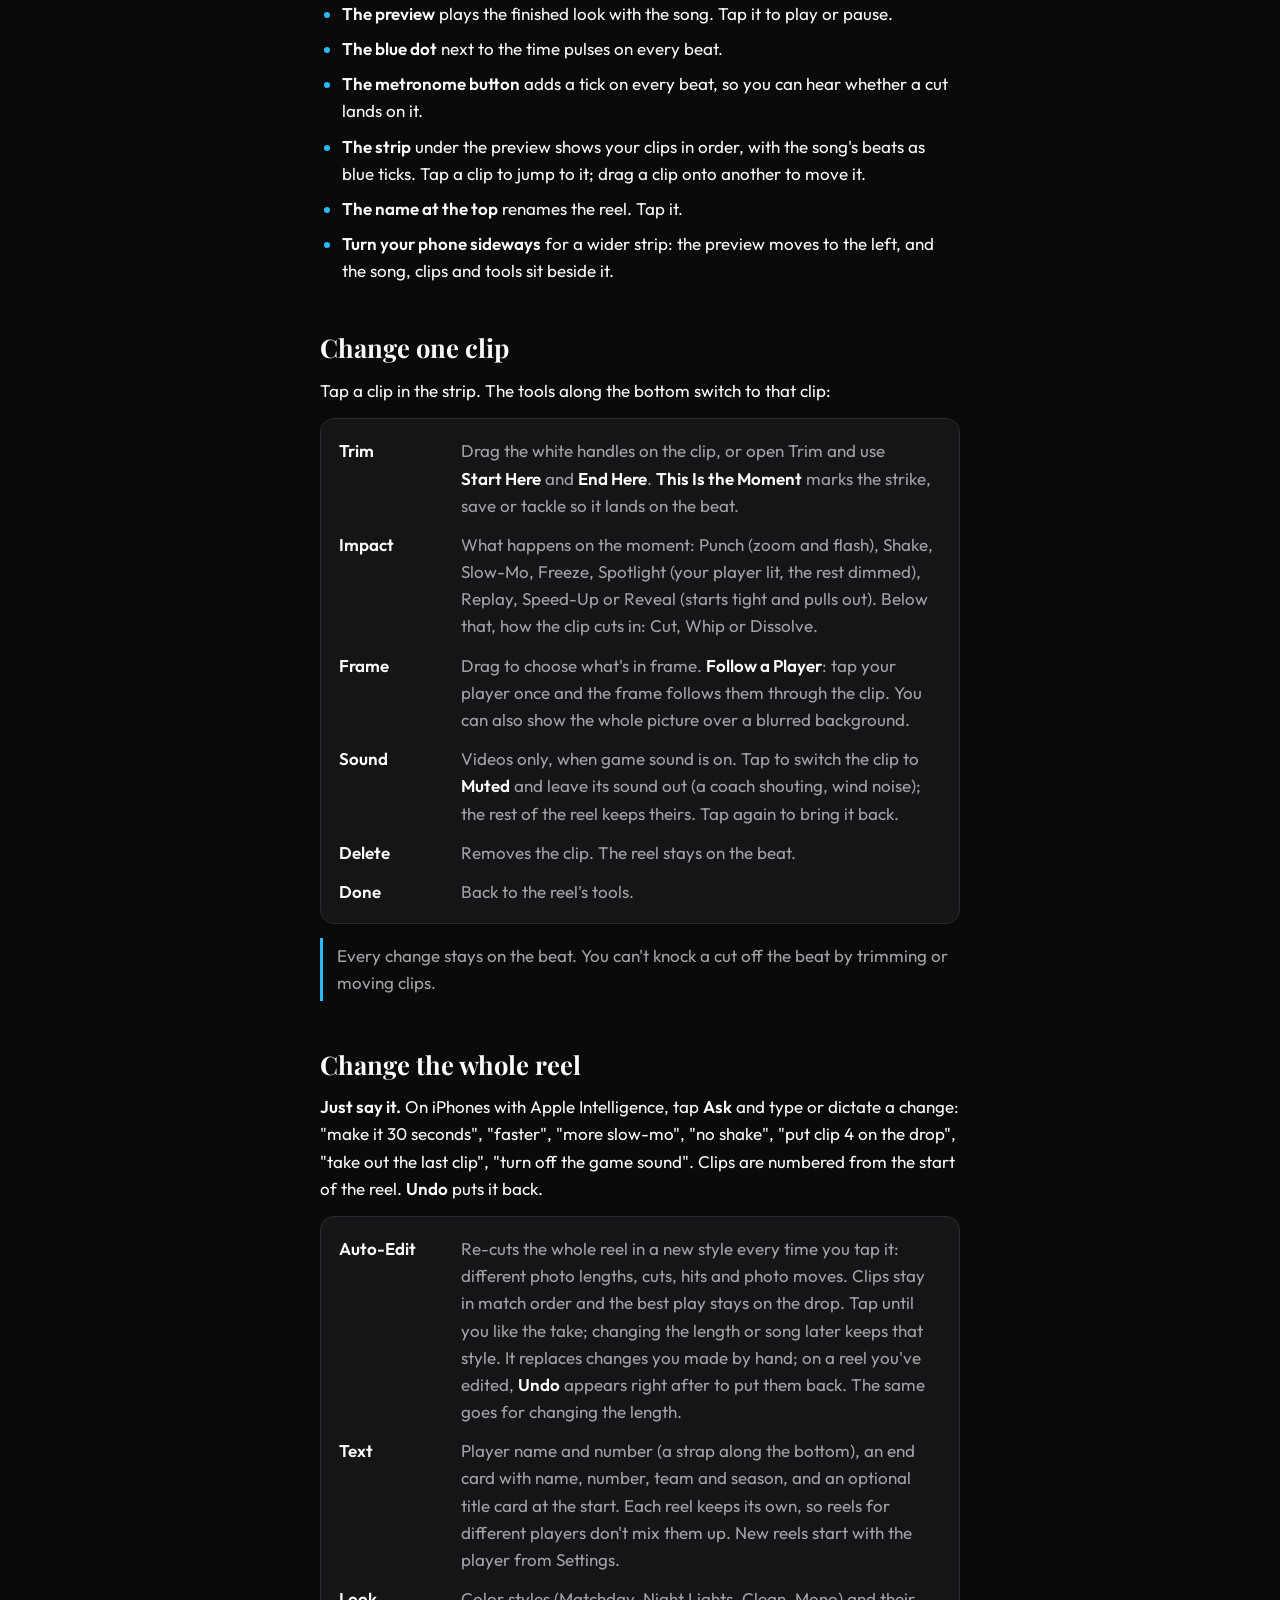
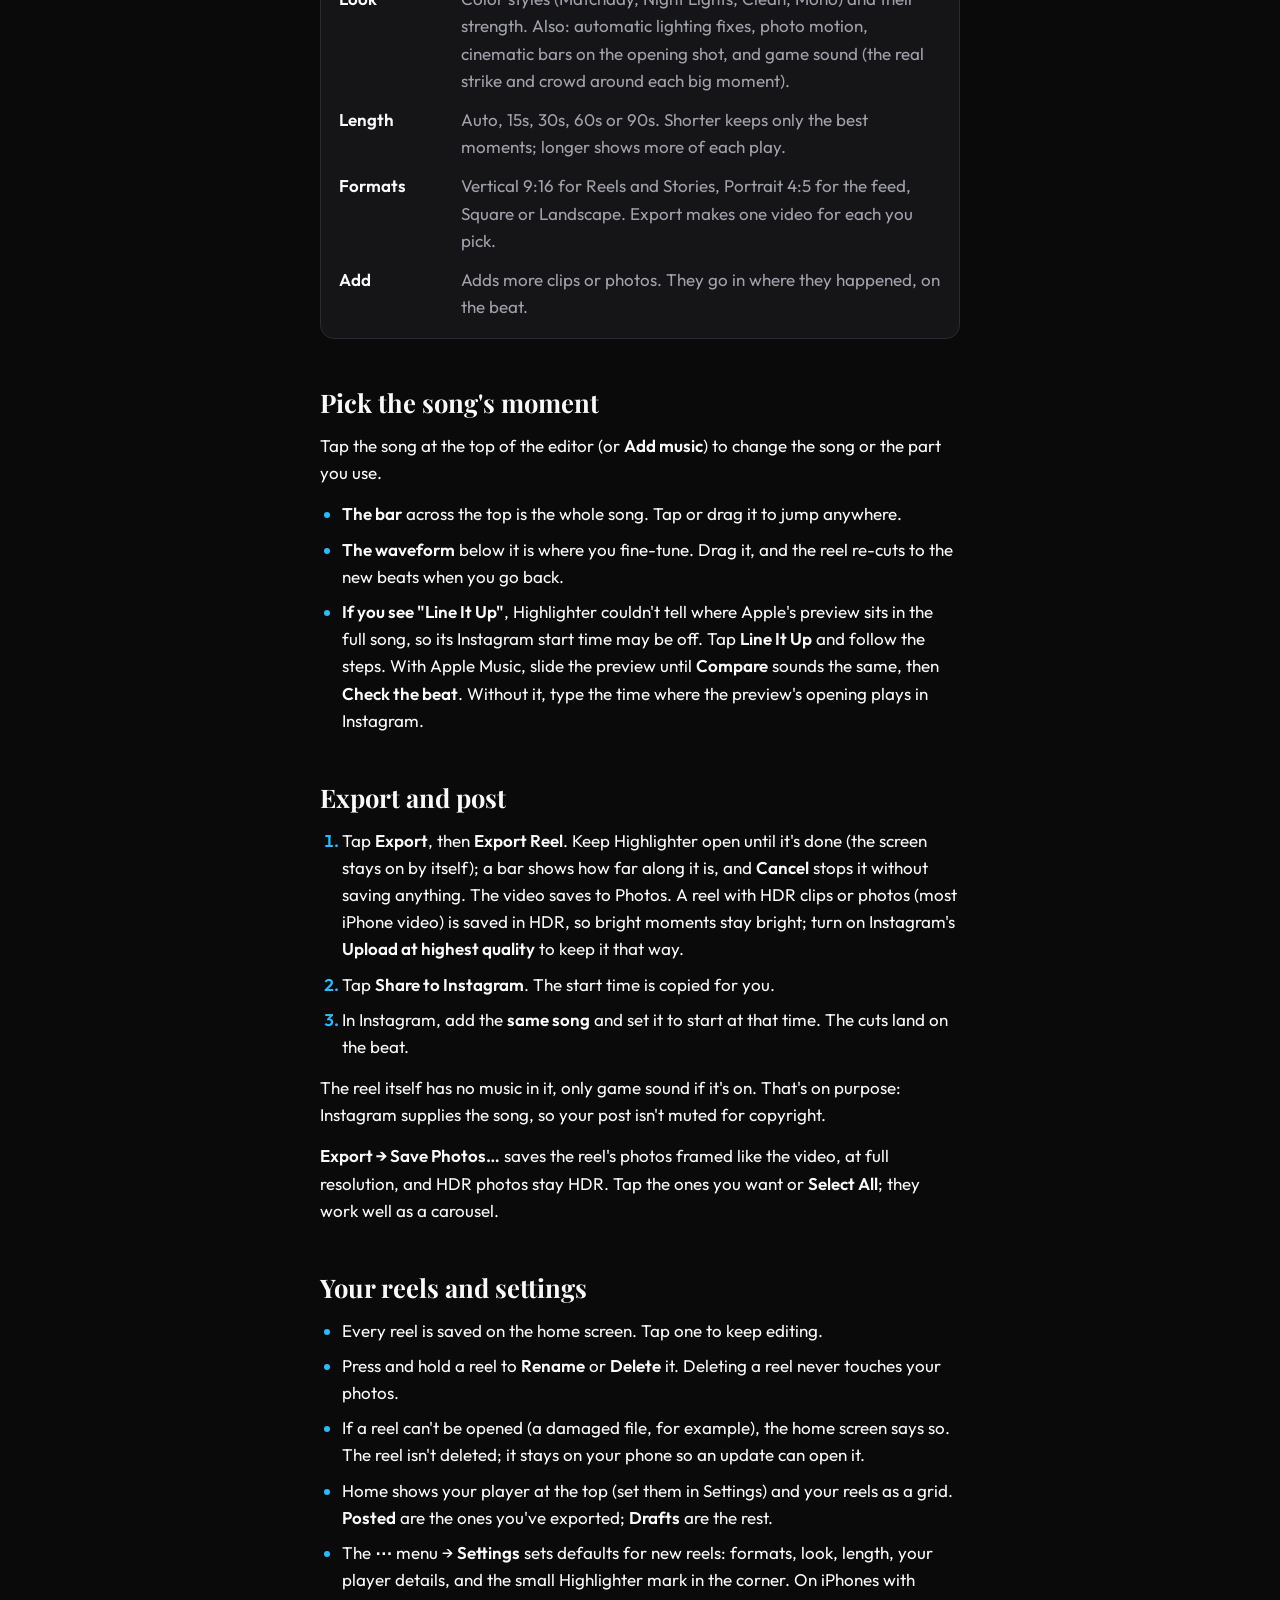
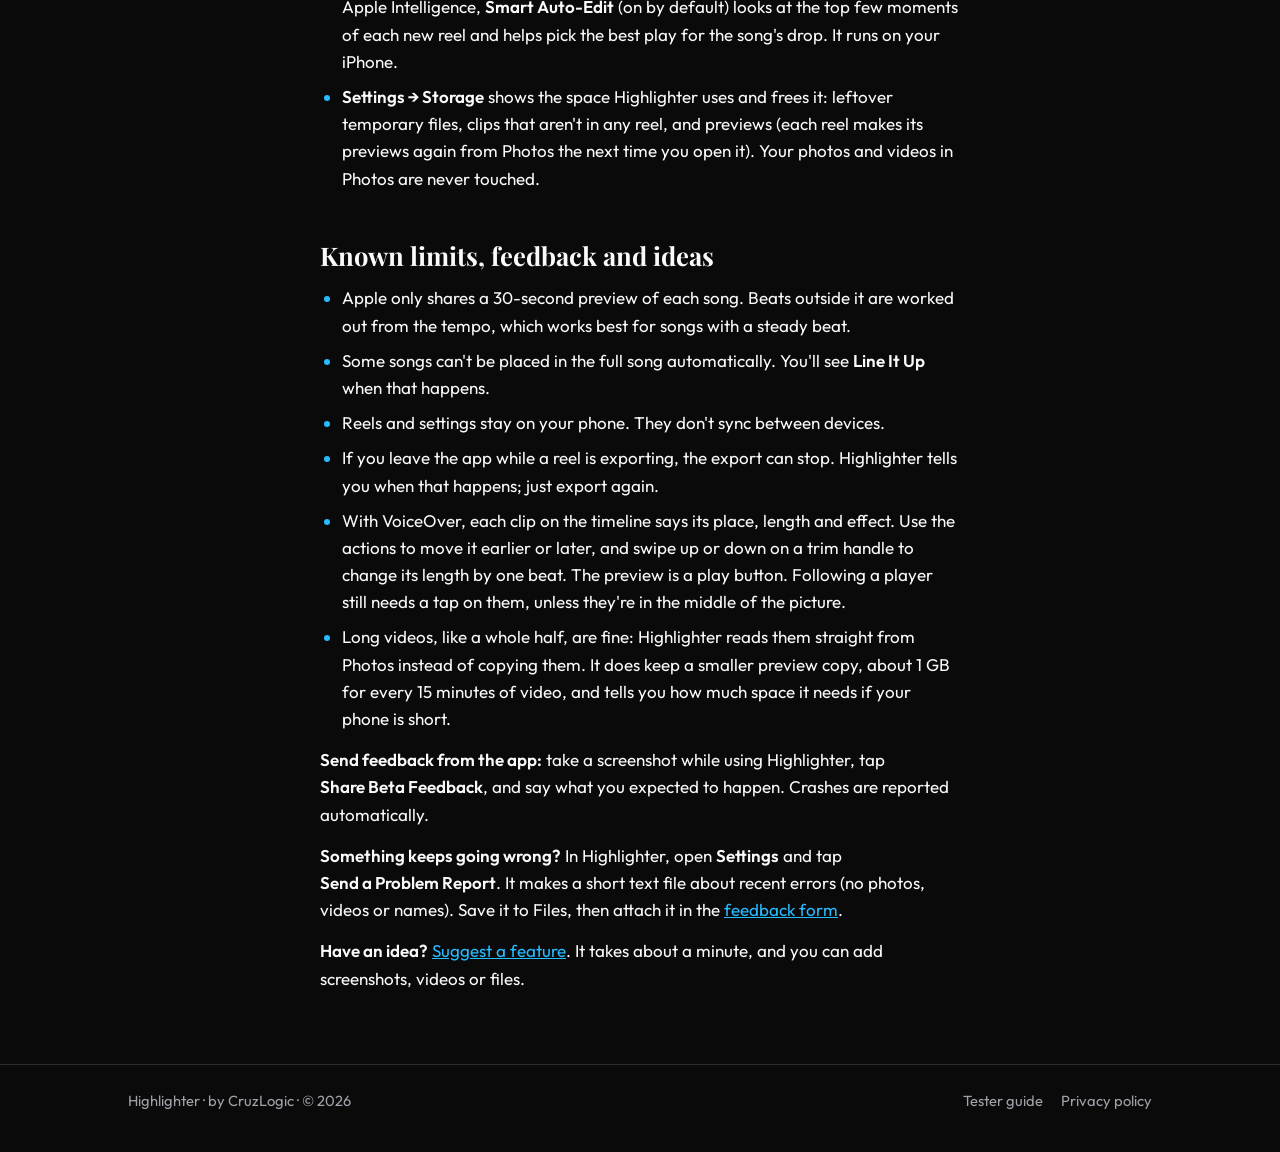
==== commit a81f7e82: "Guide: reels with HDR clips export in HDR Co-Authored-By: Claude Opus 5.5 <noreply@anthropic.com>" ====
--- a/guide/index.html
+++ b/guide/index.html
@@ -136,7 +136,7 @@
   <section id="post">
     <h2>Export and post</h2>
     <ol class="steps">
-      <li>Tap <span class="ui">Export</span>, then <span class="ui">Export Reel</span>. Keep Highlighter open until it's done (the screen stays on by itself); a bar shows how far along it is, and <span class="ui">Cancel</span> stops it without saving anything. The video saves to Photos.</li>
+      <li>Tap <span class="ui">Export</span>, then <span class="ui">Export Reel</span>. Keep Highlighter open until it's done (the screen stays on by itself); a bar shows how far along it is, and <span class="ui">Cancel</span> stops it without saving anything. The video saves to Photos. A reel with HDR clips or photos (most iPhone video) is saved in HDR, so bright moments stay bright; turn on Instagram's <span class="ui">Upload at highest quality</span> to keep it that way.</li>
       <li>Tap <span class="ui">Share to Instagram</span>. The start time is copied for you.</li>
       <li>In Instagram, add the <b>same song</b> and set it to start at that time. The cuts land on the beat.</li>
     </ol>
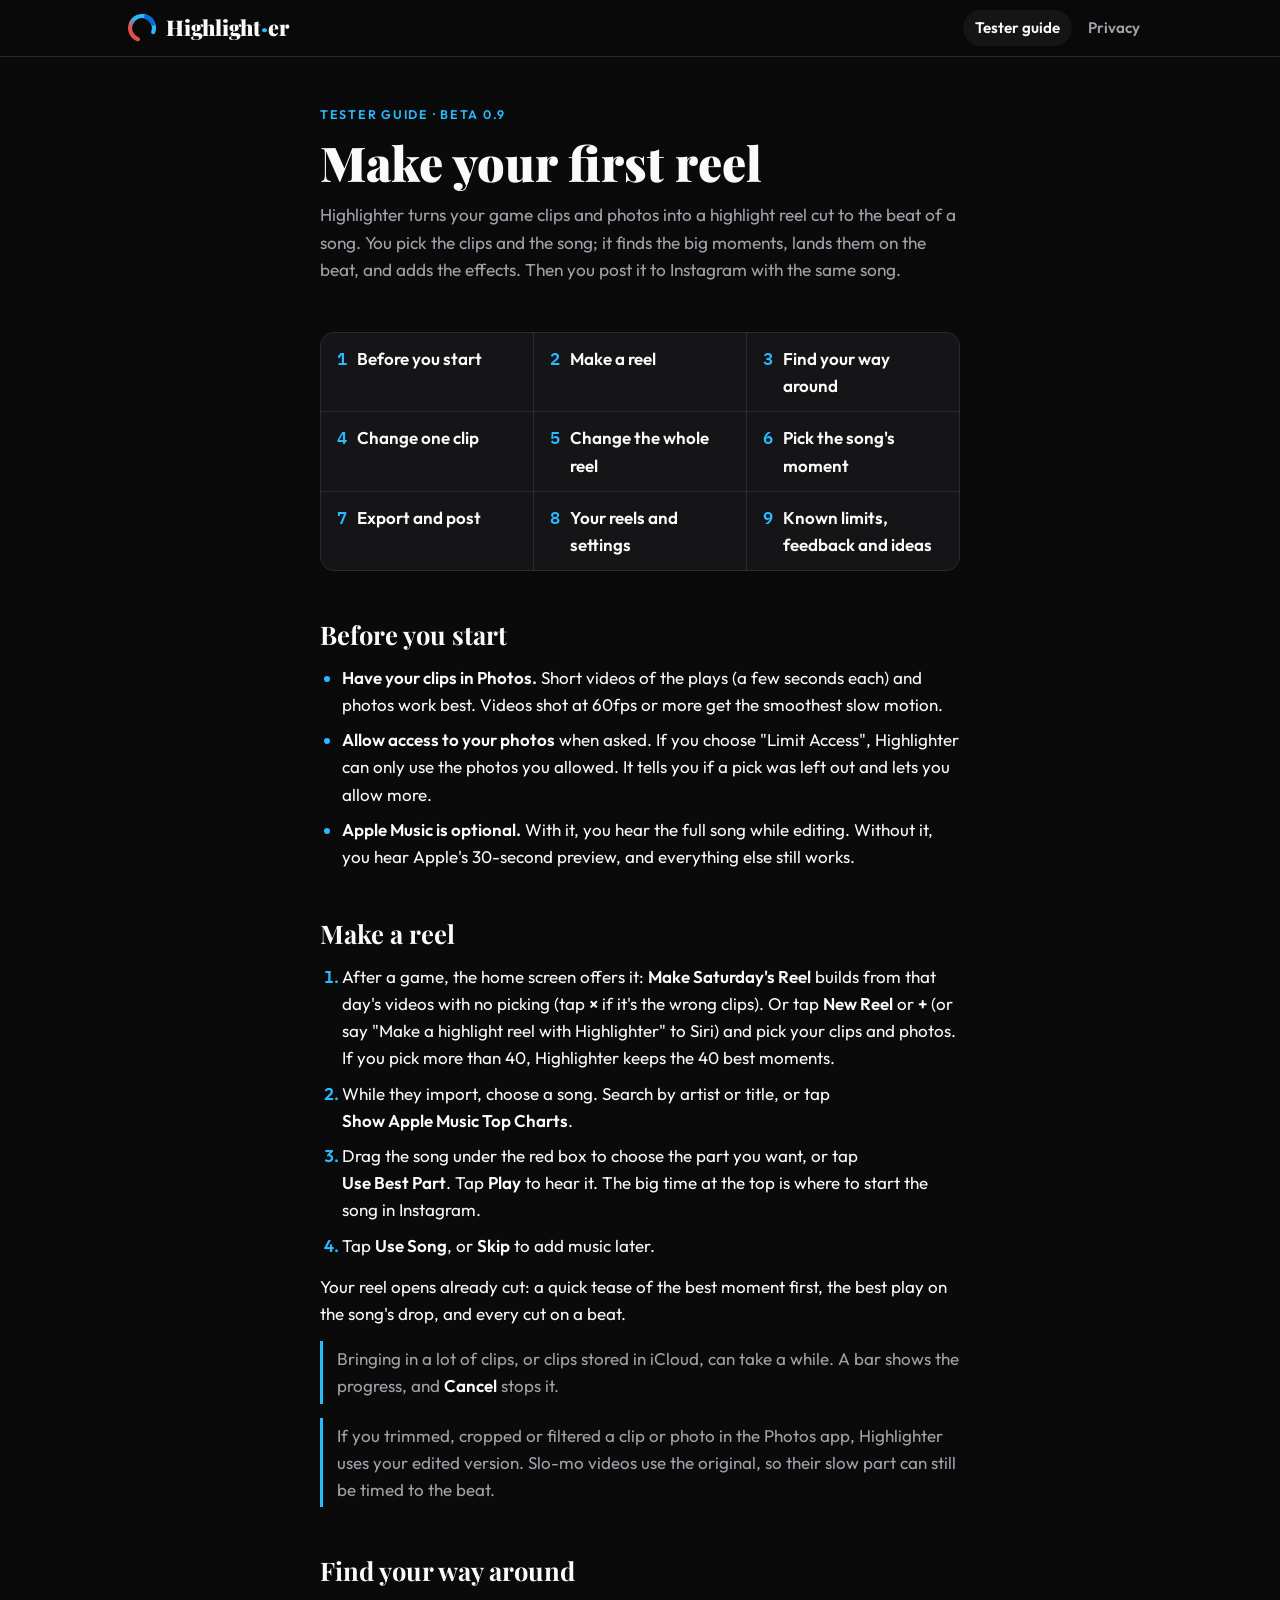
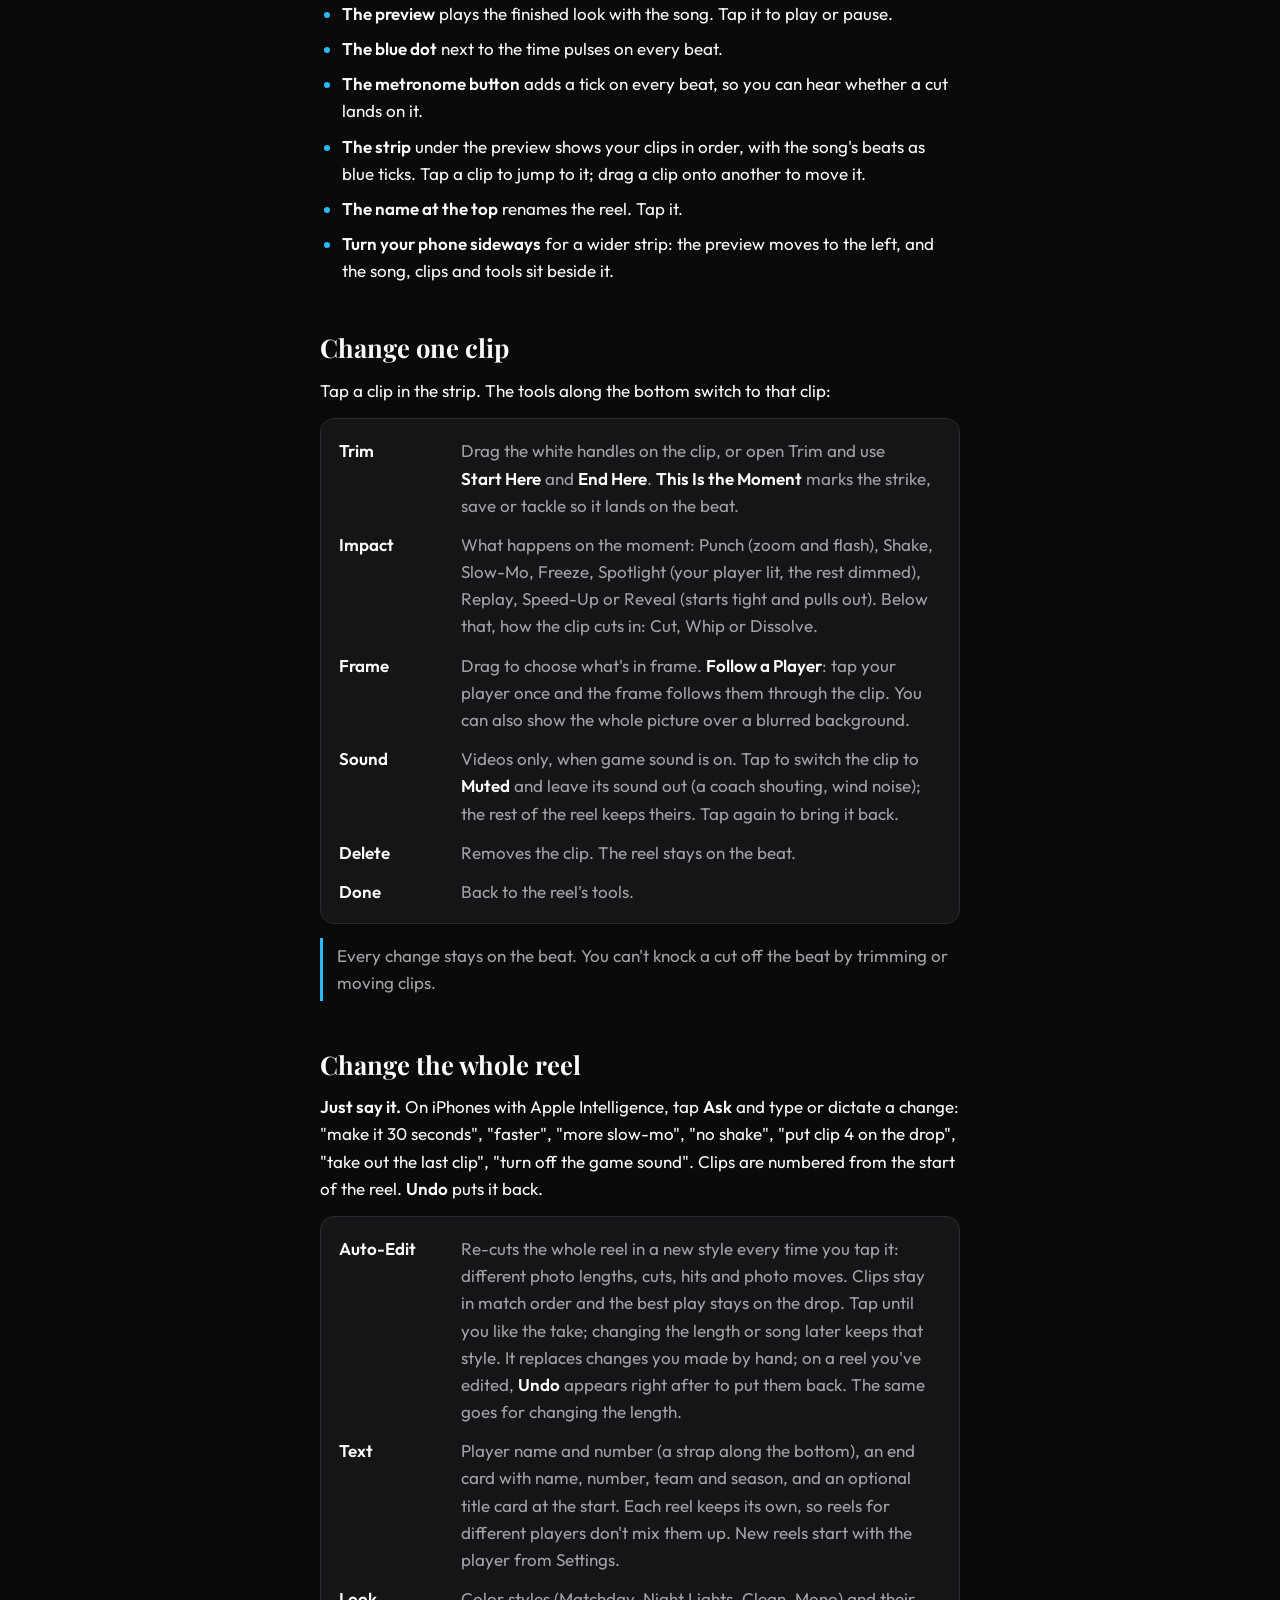
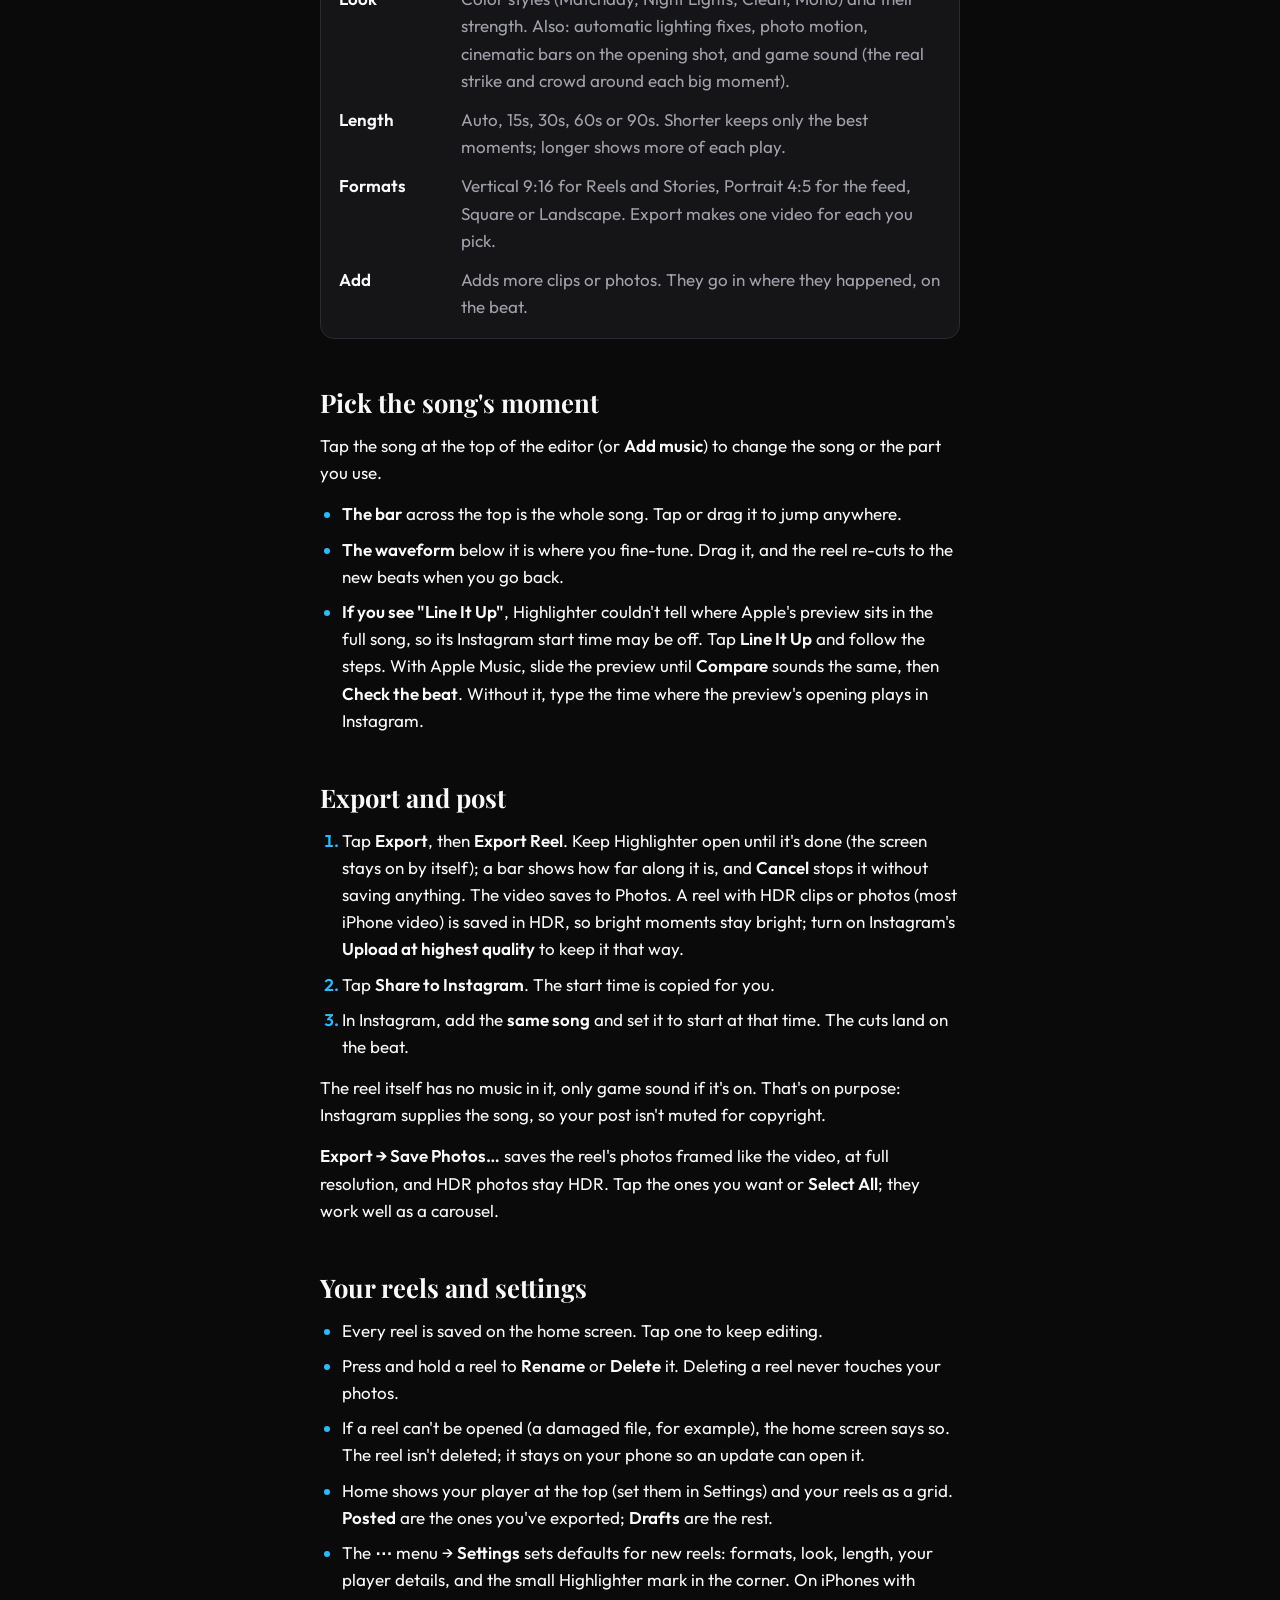
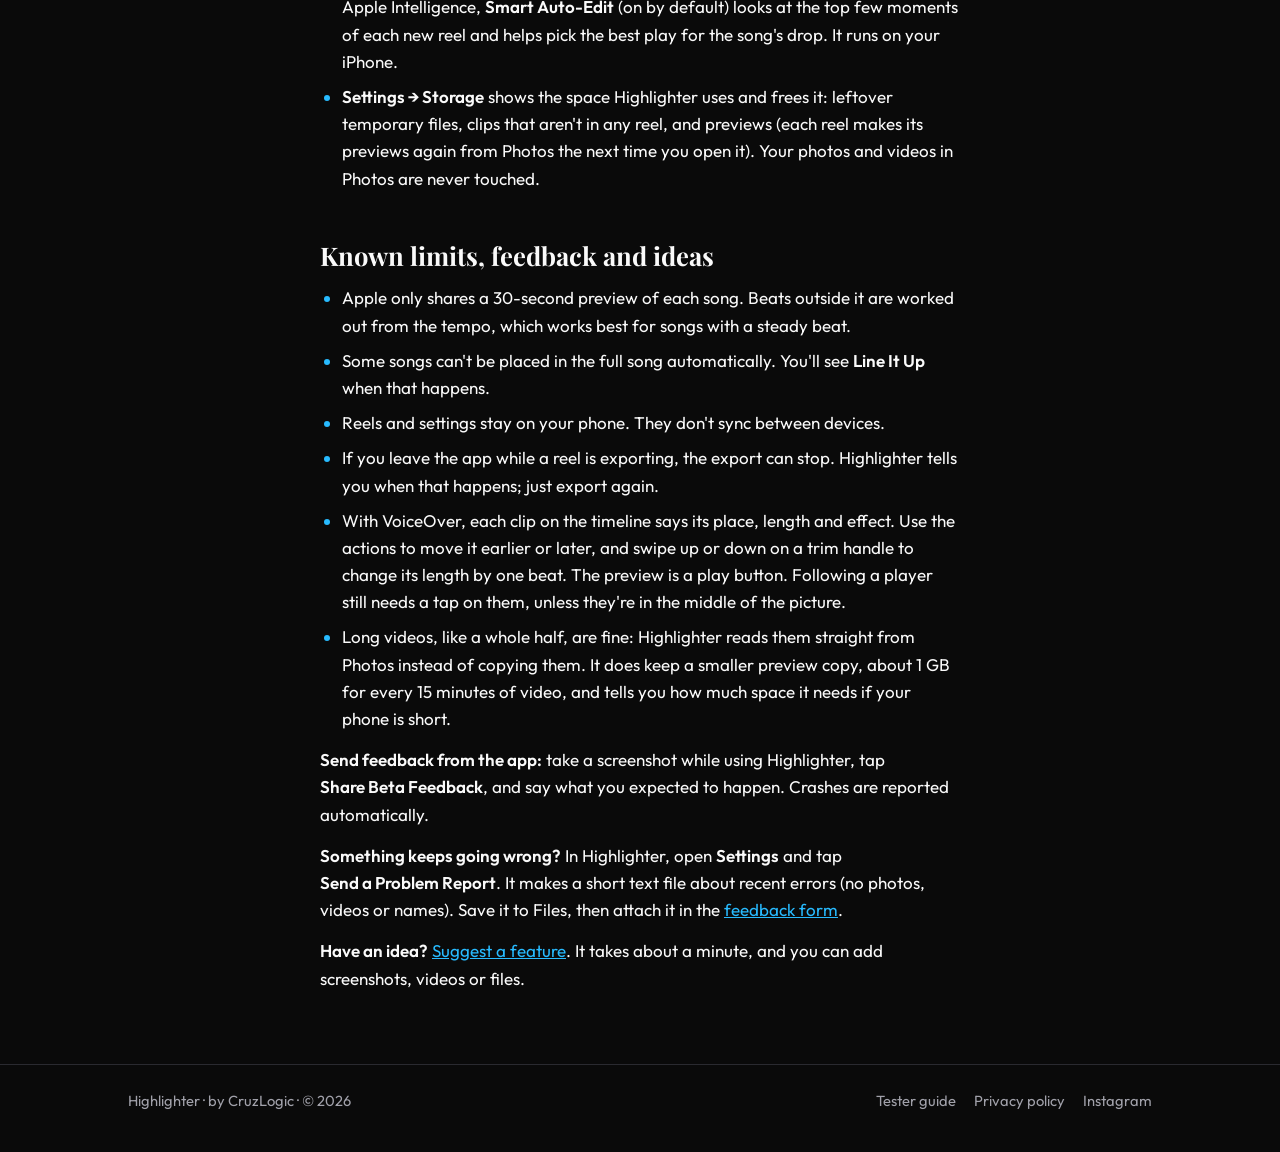
==== commit a42bb2c7: "Footer: link to Instagram (@HighlighterByCruzLogic) Co-Authored-By: Claude Opus 5.5 <noreply@anthrop" ====
--- a/guide/index.html
+++ b/guide/index.html
@@ -177,6 +177,7 @@
     <nav aria-label="Footer">
       <a href="../guide/">Tester guide</a>
       <a href="../privacy/">Privacy policy</a>
+      <a href="https://www.instagram.com/highlighterbycruzlogic/" rel="noopener">Instagram</a>
     </nav>
   </div>
 </footer>
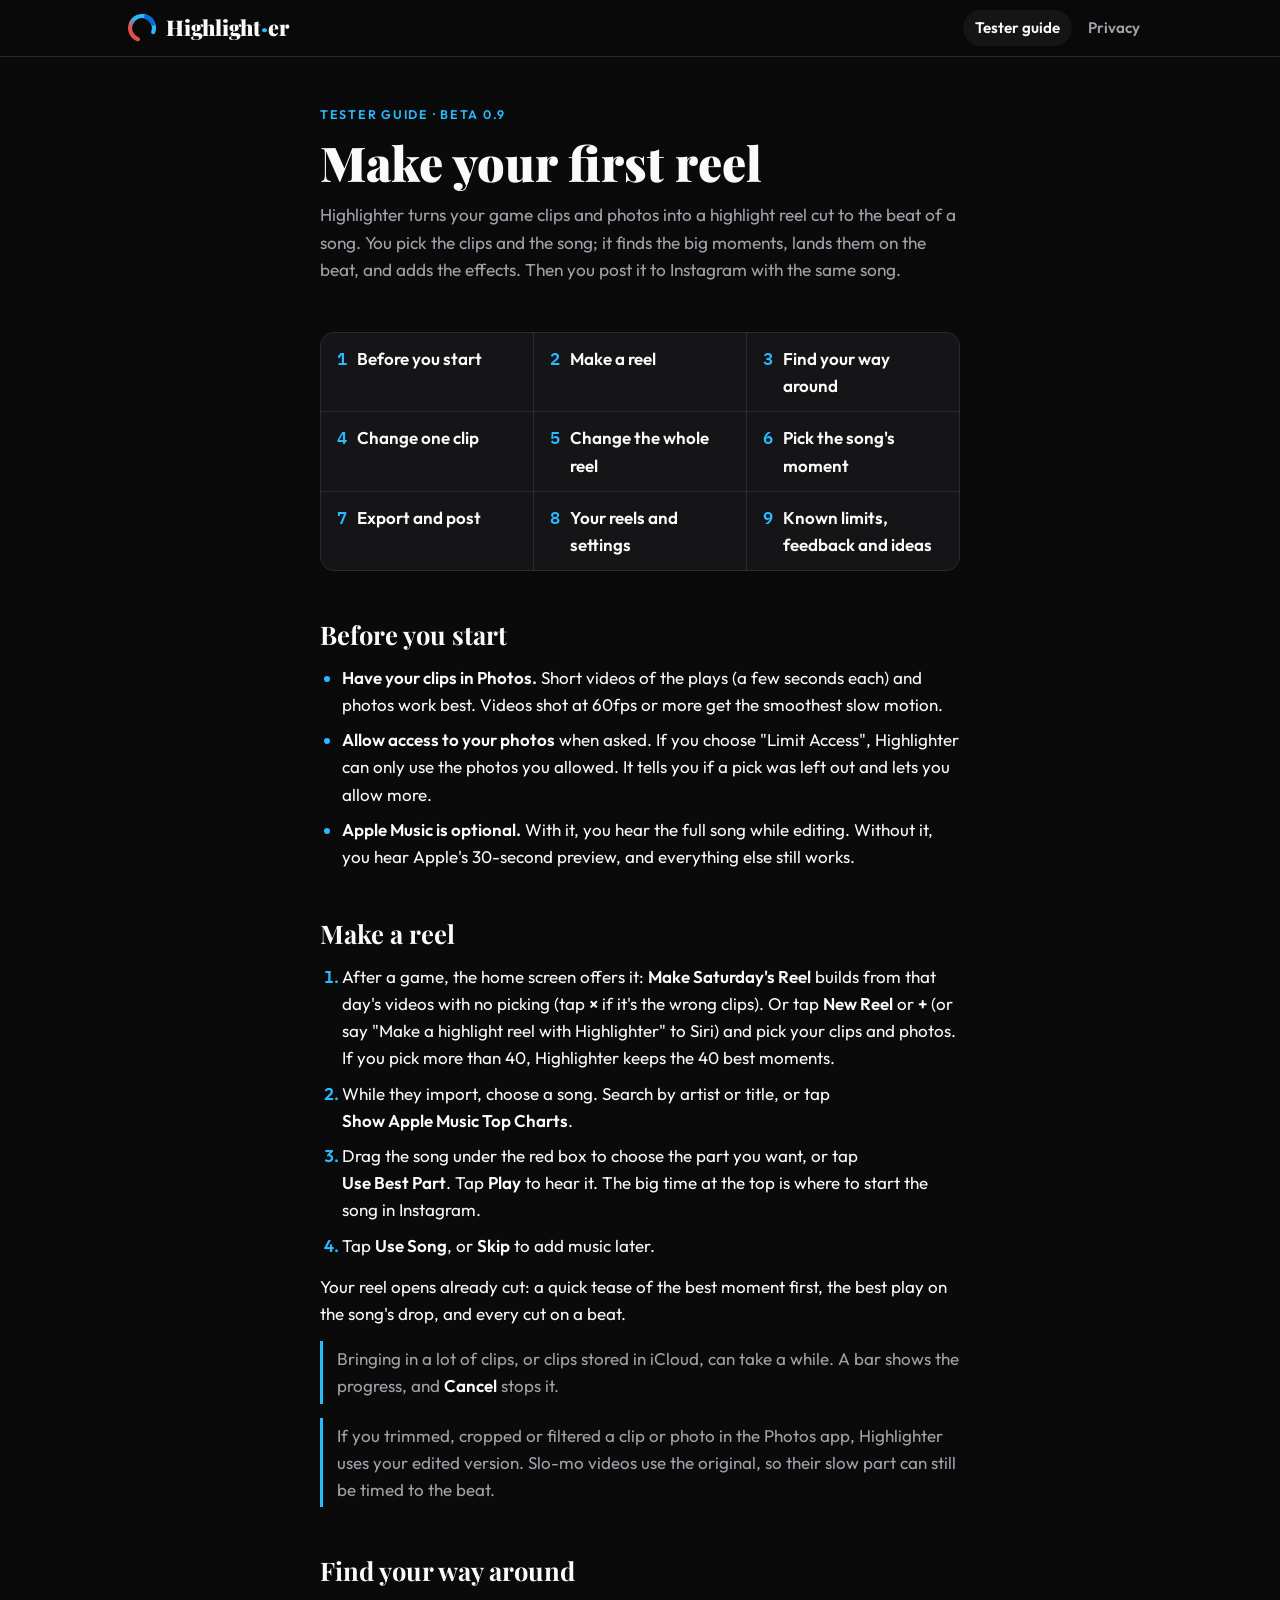
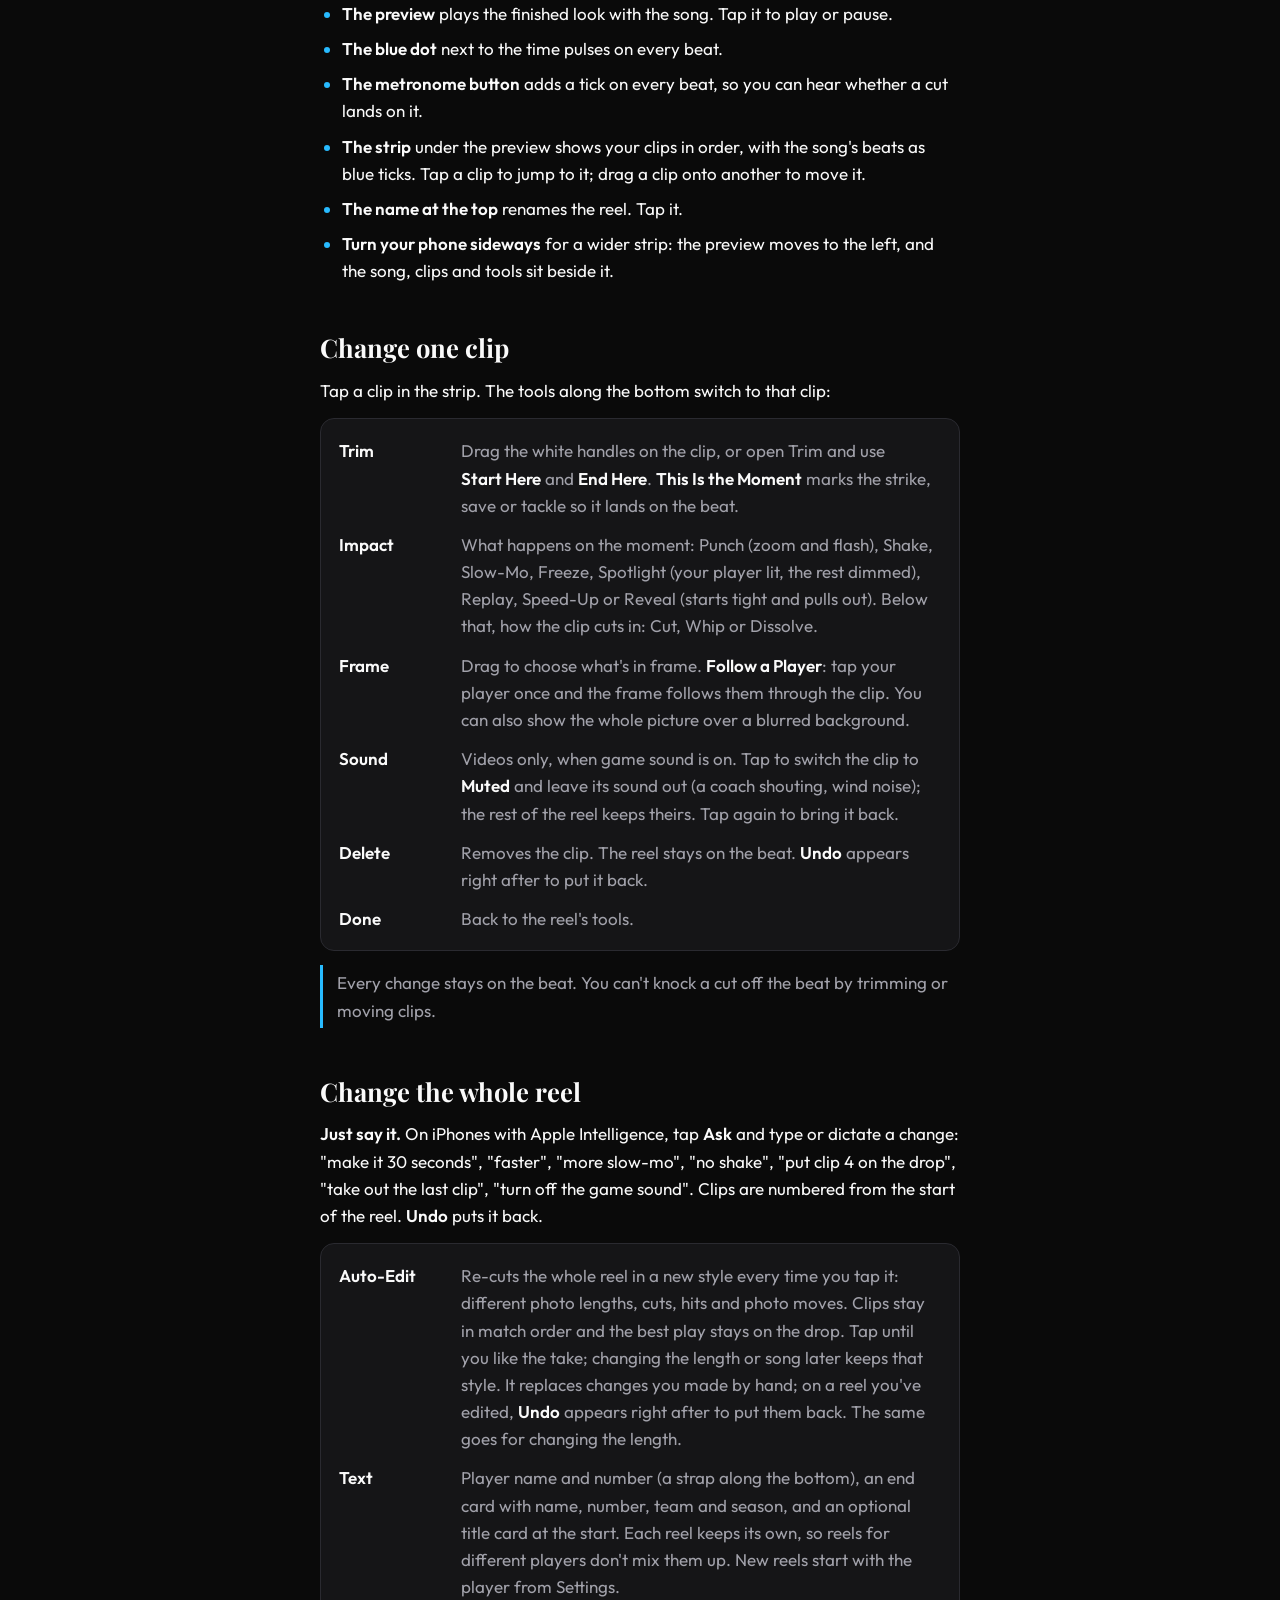
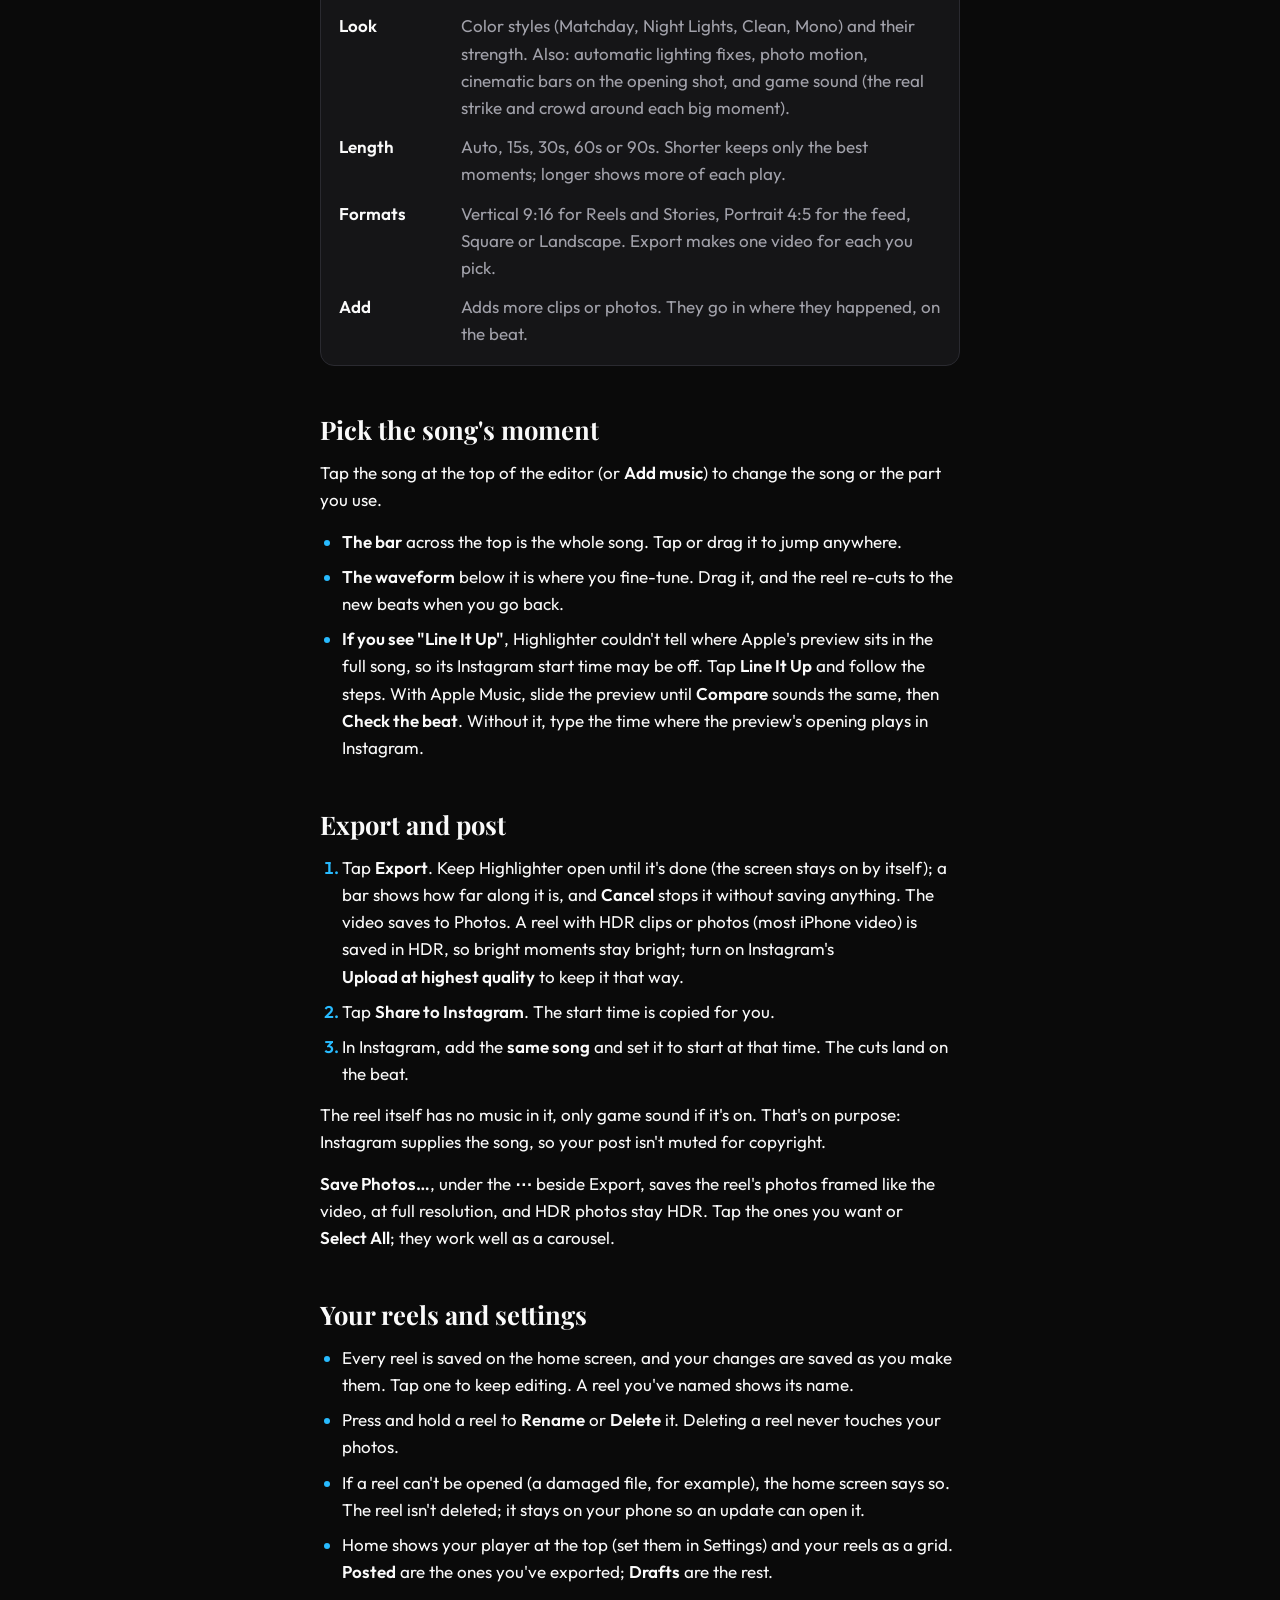
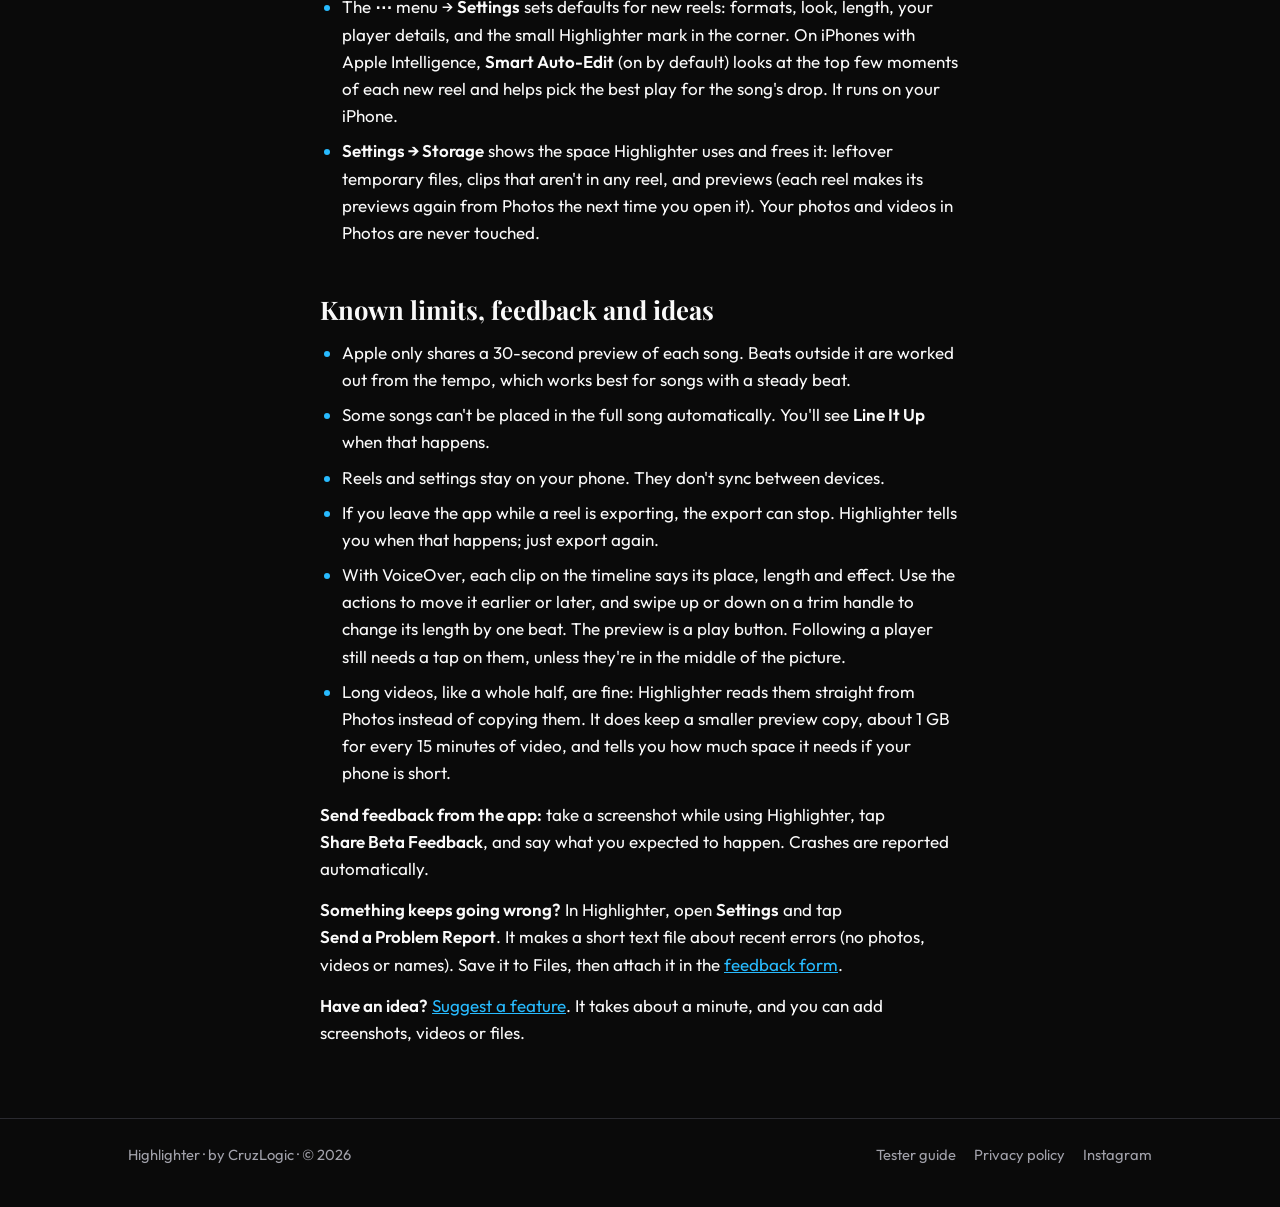
==== commit b117947e: "Guide: one-tap Export, delete Undo, edits saved as you go, names on tiles Co-Authored-By: Claude Fab" ====
--- a/guide/index.html
+++ b/guide/index.html
@@ -97,7 +97,7 @@
       <dt>Sound</dt>
       <dd>Videos only, when game sound is on. Tap to switch the clip to <span class="ui">Muted</span> and leave its sound out (a coach shouting, wind noise); the rest of the reel keeps theirs. Tap again to bring it back.</dd>
       <dt>Delete</dt>
-      <dd>Removes the clip. The reel stays on the beat.</dd>
+      <dd>Removes the clip. The reel stays on the beat. <span class="ui">Undo</span> appears right after to put it back.</dd>
       <dt>Done</dt>
       <dd>Back to the reel's tools.</dd>
     </dl>
@@ -136,18 +136,18 @@
   <section id="post">
     <h2>Export and post</h2>
     <ol class="steps">
-      <li>Tap <span class="ui">Export</span>, then <span class="ui">Export Reel</span>. Keep Highlighter open until it's done (the screen stays on by itself); a bar shows how far along it is, and <span class="ui">Cancel</span> stops it without saving anything. The video saves to Photos. A reel with HDR clips or photos (most iPhone video) is saved in HDR, so bright moments stay bright; turn on Instagram's <span class="ui">Upload at highest quality</span> to keep it that way.</li>
+      <li>Tap <span class="ui">Export</span>. Keep Highlighter open until it's done (the screen stays on by itself); a bar shows how far along it is, and <span class="ui">Cancel</span> stops it without saving anything. The video saves to Photos. A reel with HDR clips or photos (most iPhone video) is saved in HDR, so bright moments stay bright; turn on Instagram's <span class="ui">Upload at highest quality</span> to keep it that way.</li>
       <li>Tap <span class="ui">Share to Instagram</span>. The start time is copied for you.</li>
       <li>In Instagram, add the <b>same song</b> and set it to start at that time. The cuts land on the beat.</li>
     </ol>
     <p>The reel itself has no music in it, only game sound if it's on. That's on purpose: Instagram supplies the song, so your post isn't muted for copyright.</p>
-    <p><span class="ui">Export → Save Photos…</span> saves the reel's photos framed like the video, at full resolution, and HDR photos stay HDR. Tap the ones you want or <span class="ui">Select All</span>; they work well as a carousel.</p>
+    <p><span class="ui">Save Photos…</span>, under the <span class="ui">⋯</span> beside Export, saves the reel's photos framed like the video, at full resolution, and HDR photos stay HDR. Tap the ones you want or <span class="ui">Select All</span>; they work well as a carousel.</p>
   </section>
 
   <section id="more">
     <h2>Your reels and settings</h2>
     <ul>
-      <li>Every reel is saved on the home screen. Tap one to keep editing.</li>
+      <li>Every reel is saved on the home screen, and your changes are saved as you make them. Tap one to keep editing. A reel you've named shows its name.</li>
       <li>Press and hold a reel to <span class="ui">Rename</span> or <span class="ui">Delete</span> it. Deleting a reel never touches your photos.</li>
       <li>If a reel can't be opened (a damaged file, for example), the home screen says so. The reel isn't deleted; it stays on your phone so an update can open it.</li>
       <li>Home shows your player at the top (set them in Settings) and your reels as a grid. <span class="ui">Posted</span> are the ones you've exported; <span class="ui">Drafts</span> are the rest.</li>
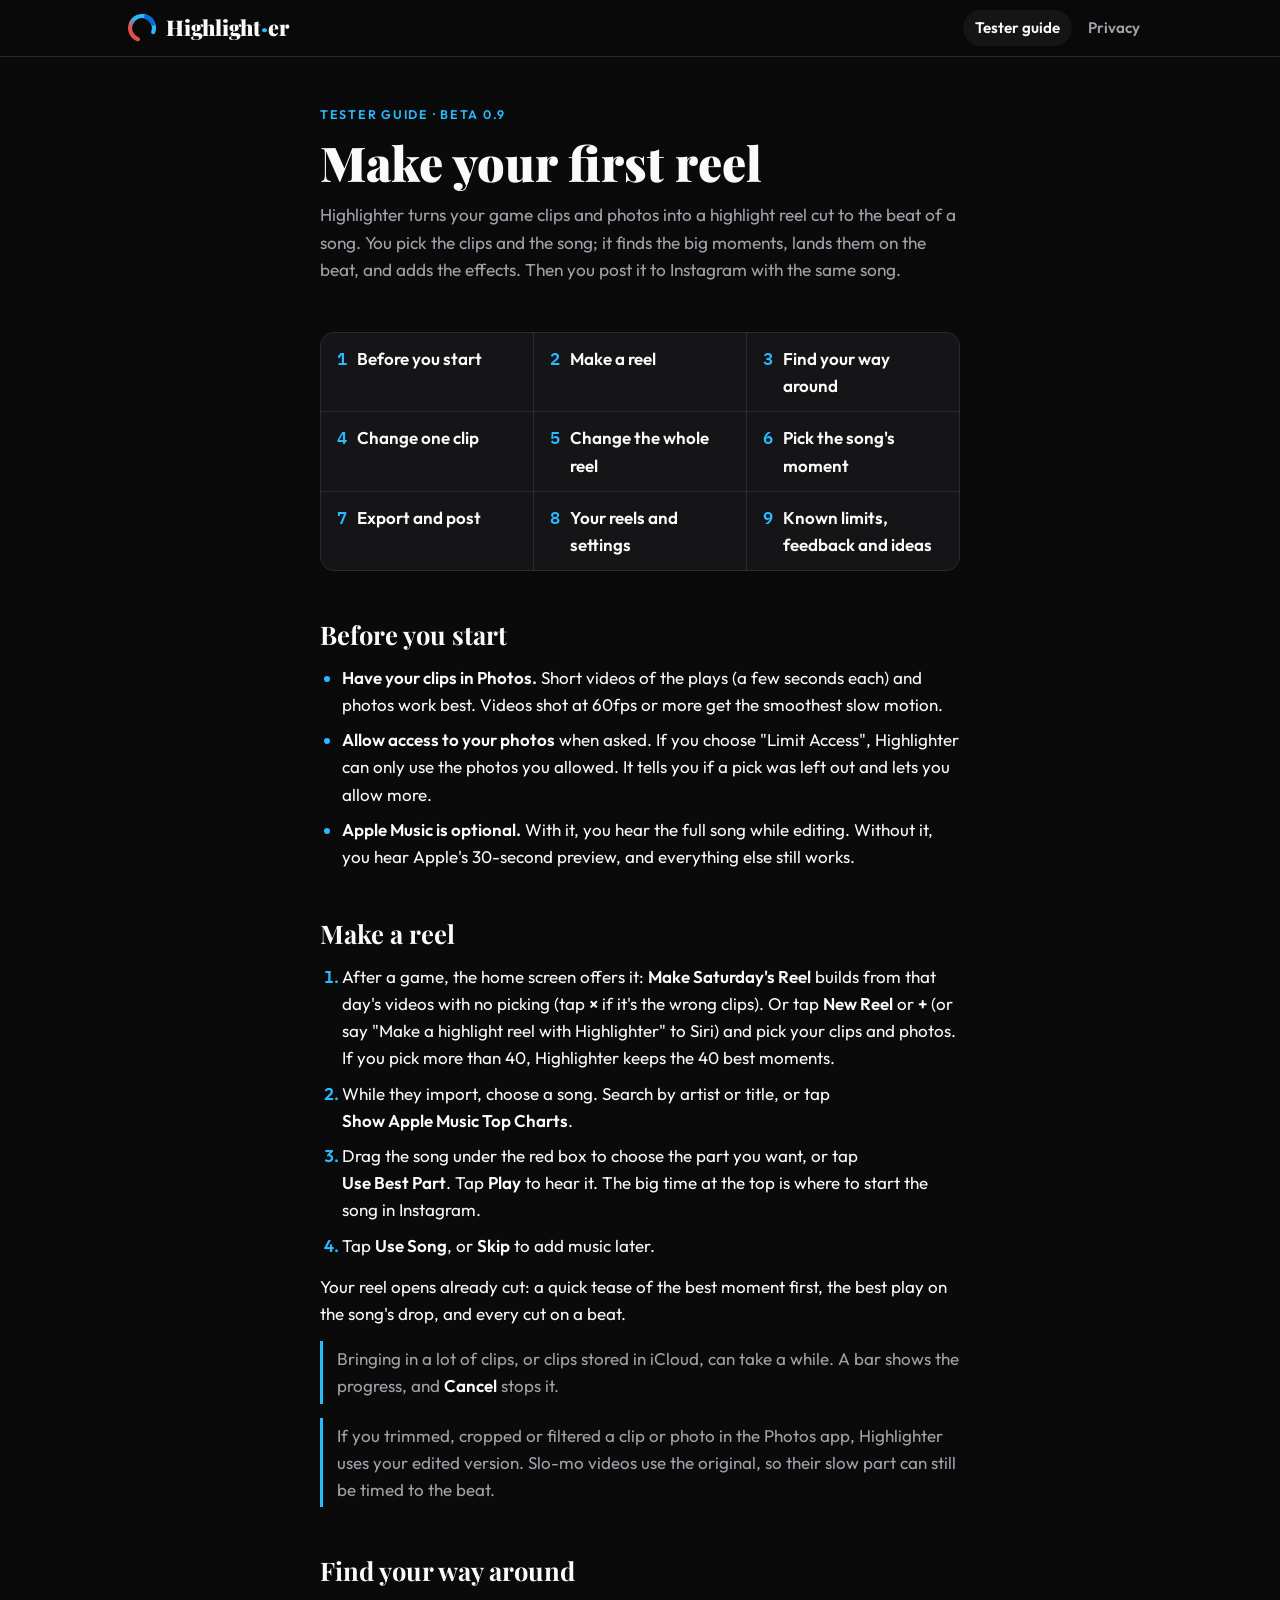
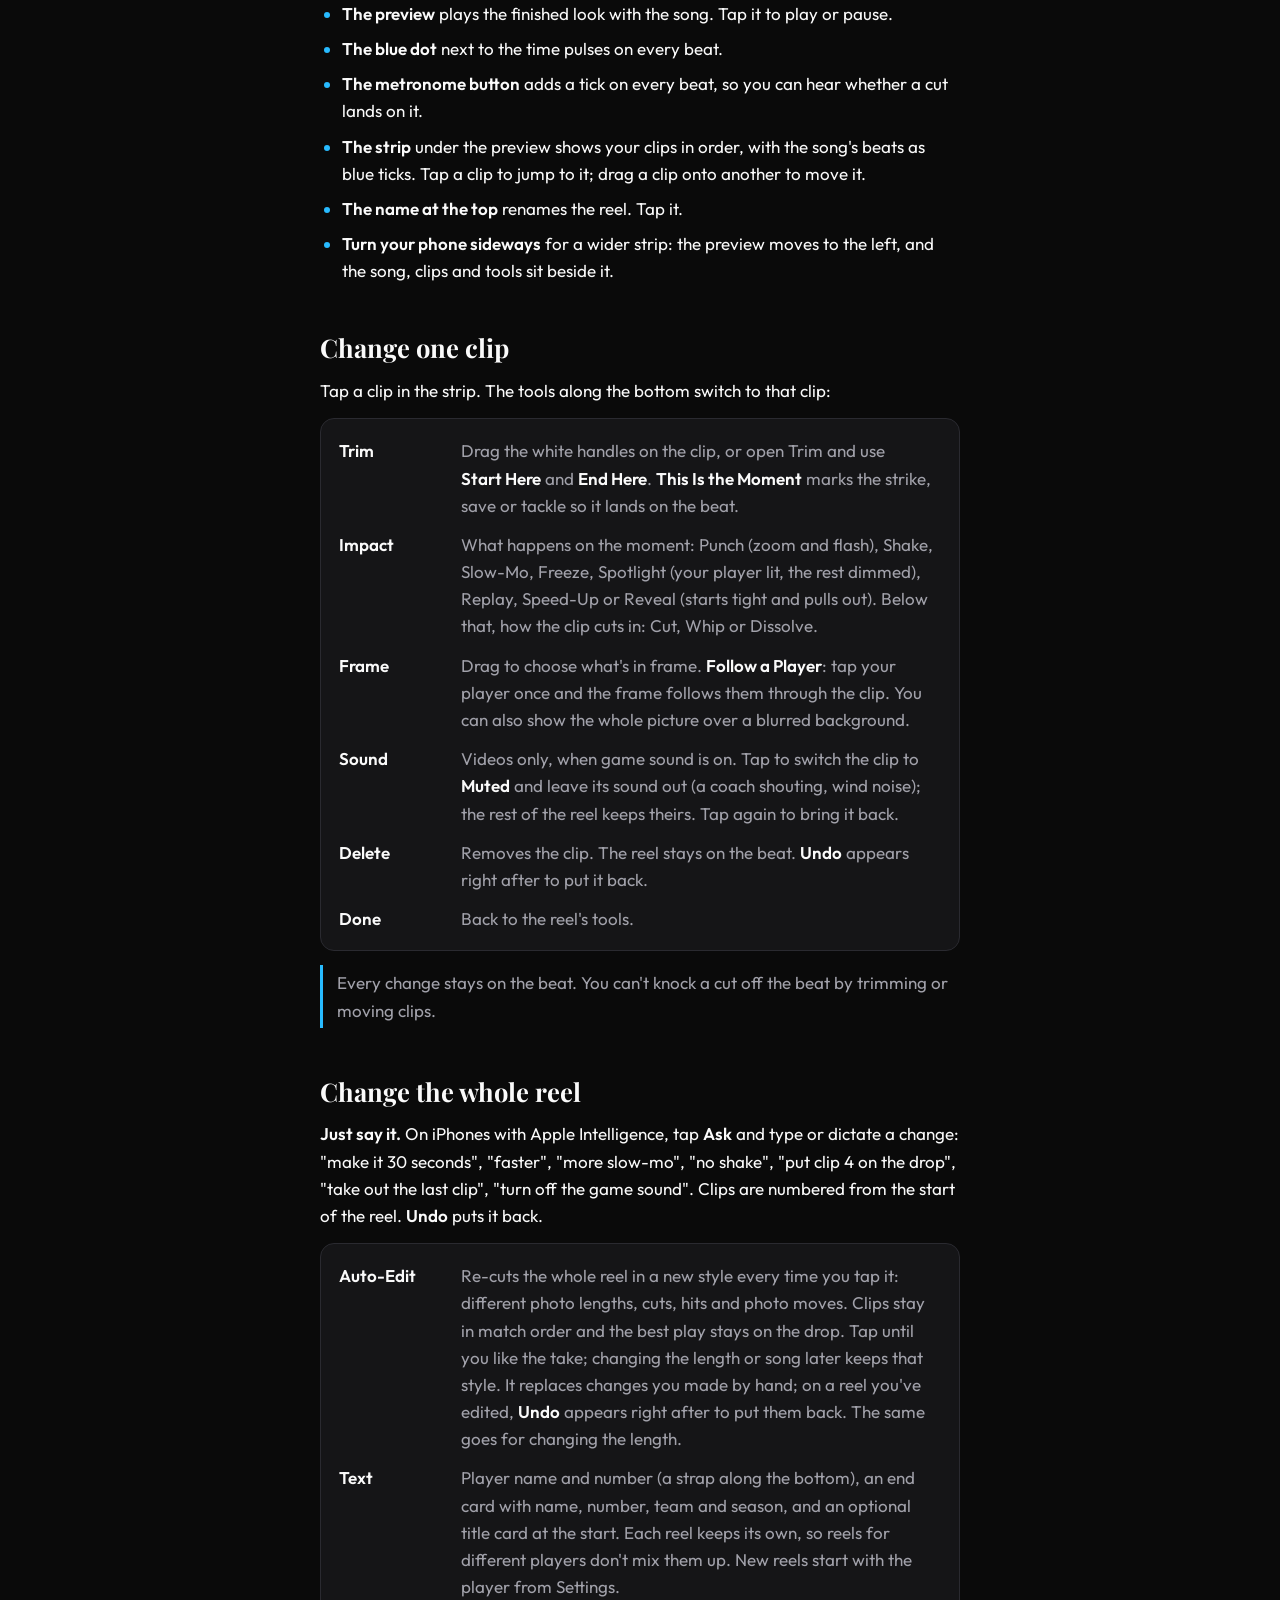
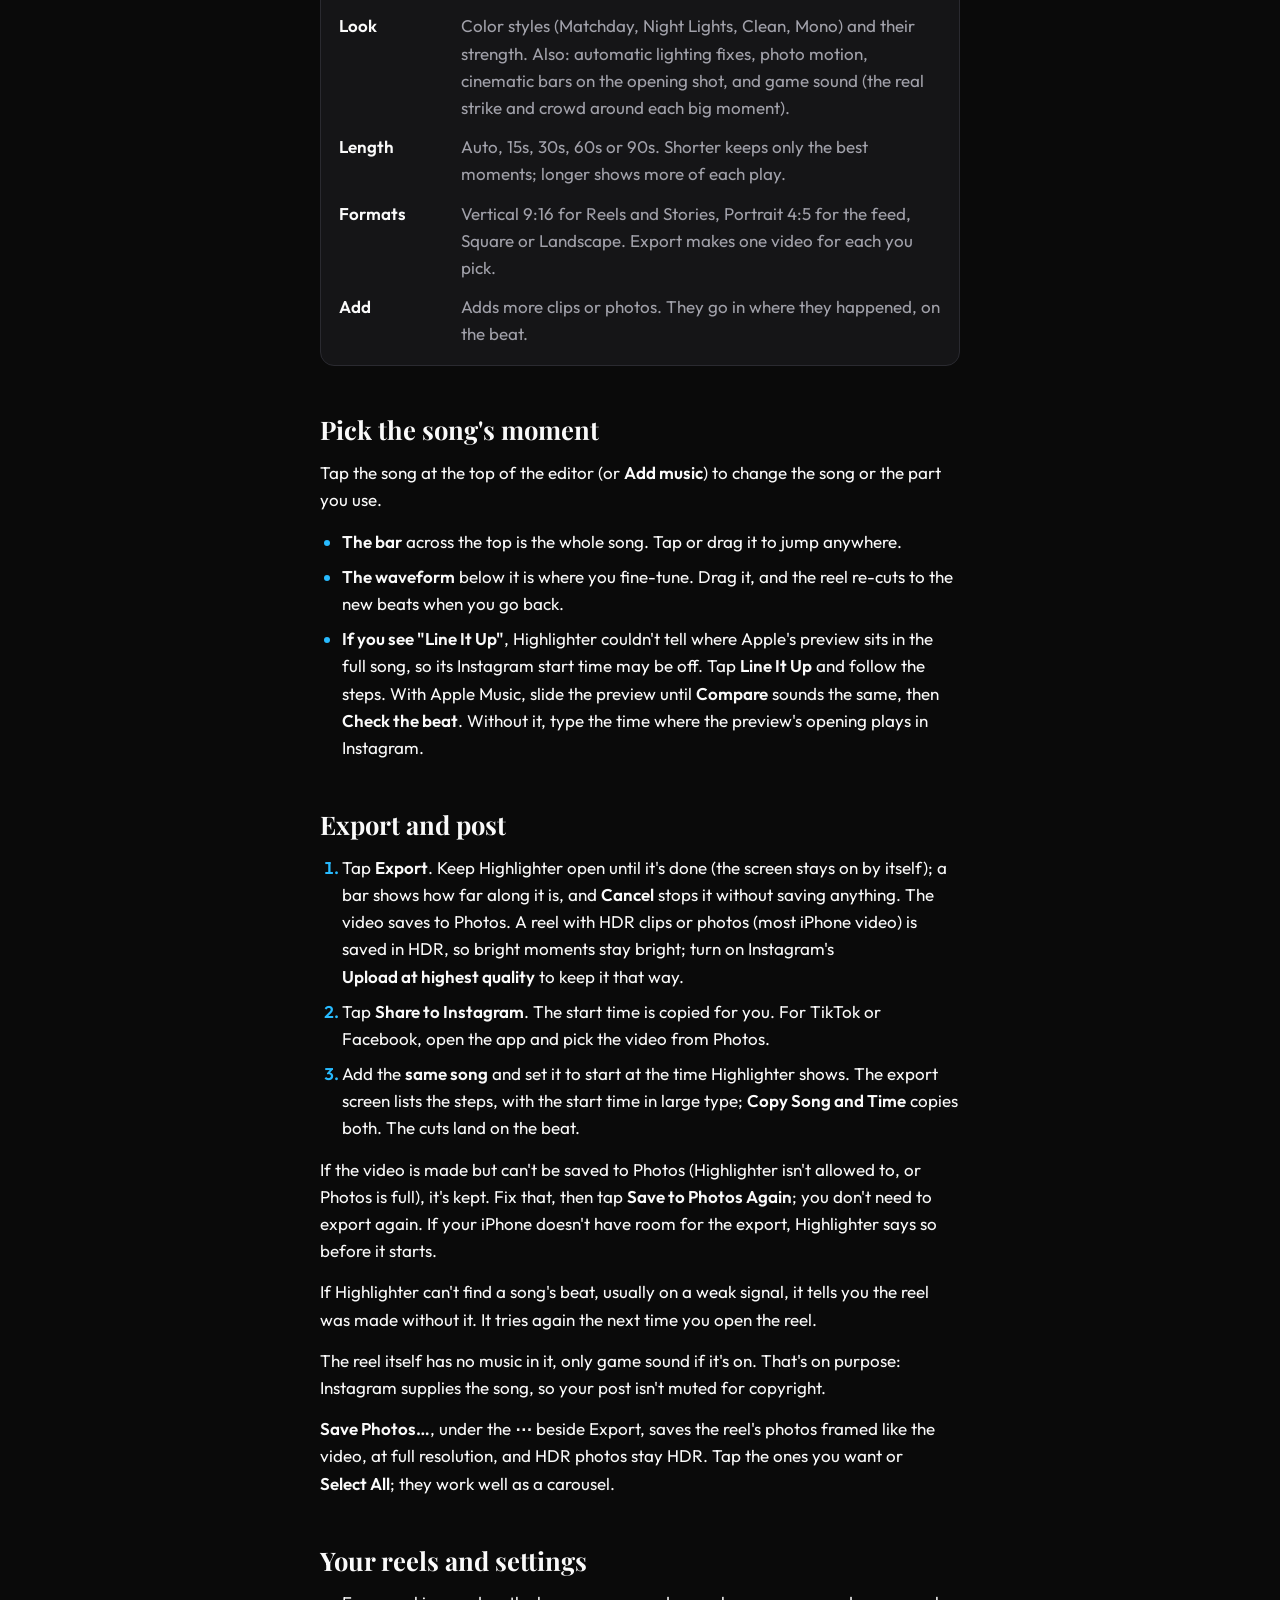
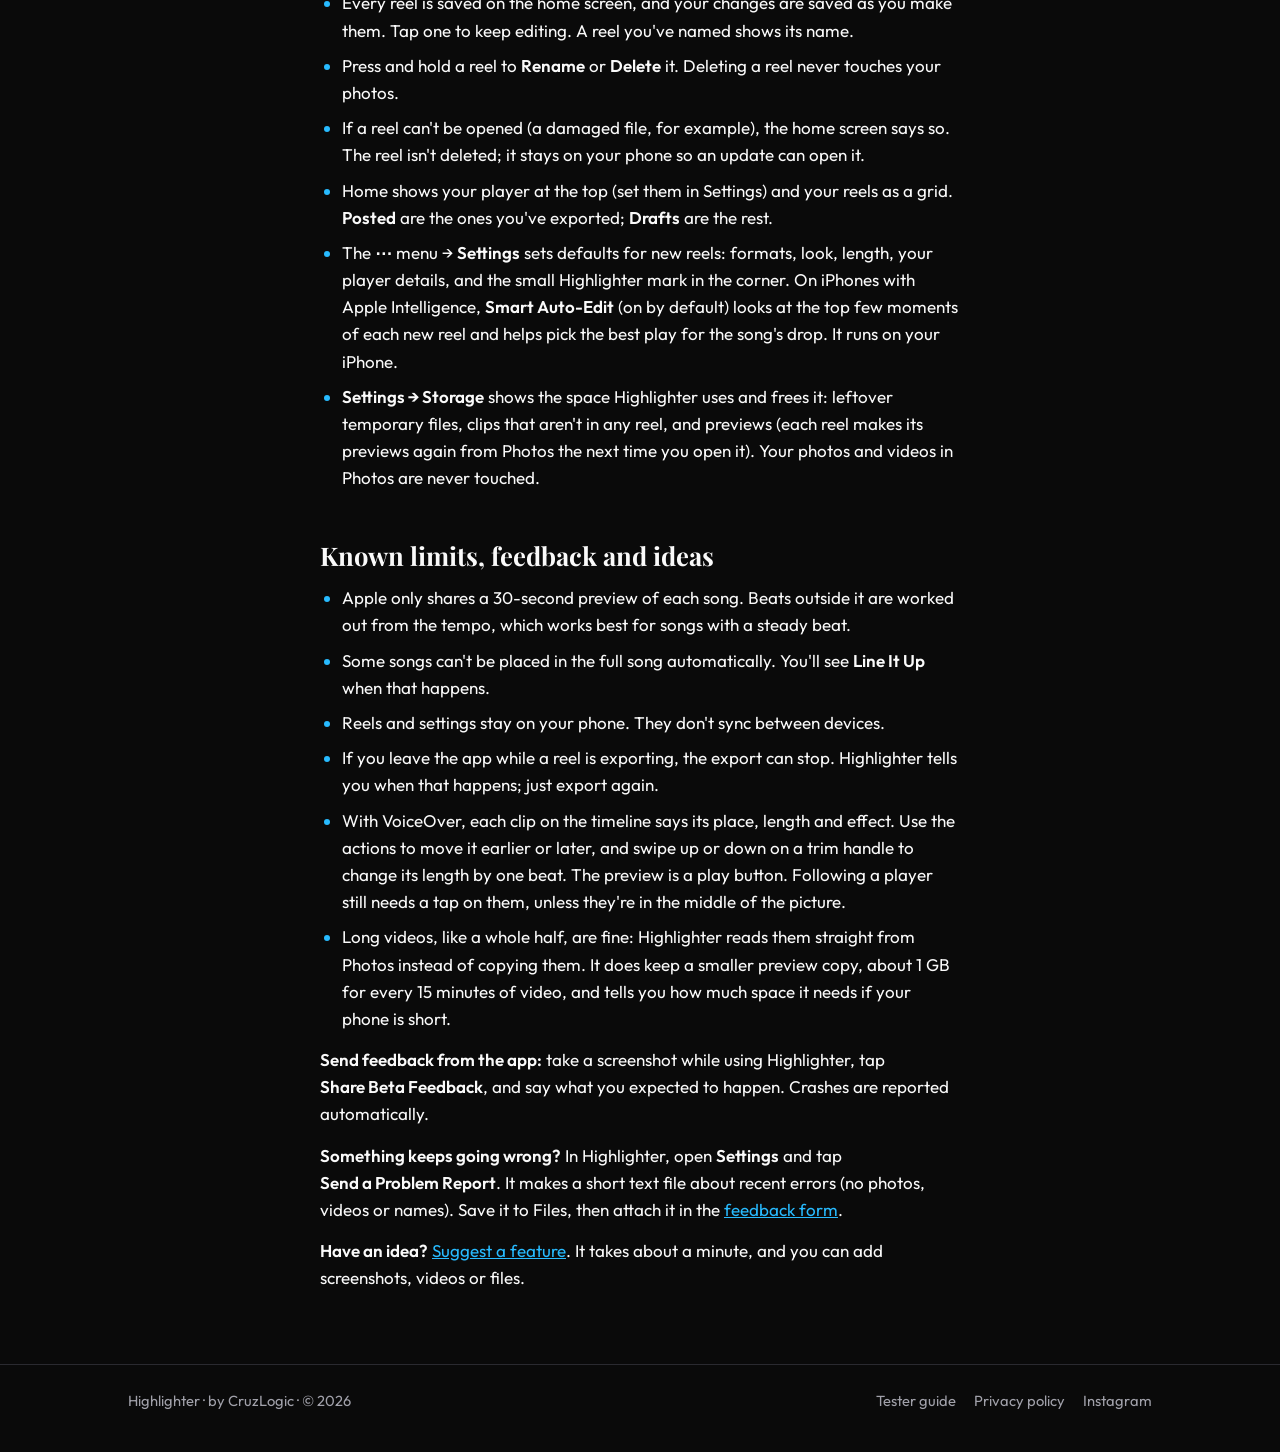
==== commit 403ebf8e: "Guide and privacy: posting steps, Save to Photos Again, beat not found, Send a Suggestion Co-Authore" ====
--- a/guide/index.html
+++ b/guide/index.html
@@ -137,9 +137,11 @@
     <h2>Export and post</h2>
     <ol class="steps">
       <li>Tap <span class="ui">Export</span>. Keep Highlighter open until it's done (the screen stays on by itself); a bar shows how far along it is, and <span class="ui">Cancel</span> stops it without saving anything. The video saves to Photos. A reel with HDR clips or photos (most iPhone video) is saved in HDR, so bright moments stay bright; turn on Instagram's <span class="ui">Upload at highest quality</span> to keep it that way.</li>
-      <li>Tap <span class="ui">Share to Instagram</span>. The start time is copied for you.</li>
-      <li>In Instagram, add the <b>same song</b> and set it to start at that time. The cuts land on the beat.</li>
+      <li>Tap <span class="ui">Share to Instagram</span>. The start time is copied for you. For TikTok or Facebook, open the app and pick the video from Photos.</li>
+      <li>Add the <b>same song</b> and set it to start at the time Highlighter shows. The export screen lists the steps, with the start time in large type; <span class="ui">Copy Song and Time</span> copies both. The cuts land on the beat.</li>
     </ol>
+    <p>If the video is made but can't be saved to Photos (Highlighter isn't allowed to, or Photos is full), it's kept. Fix that, then tap <span class="ui">Save to Photos Again</span>; you don't need to export again. If your iPhone doesn't have room for the export, Highlighter says so before it starts.</p>
+    <p>If Highlighter can't find a song's beat, usually on a weak signal, it tells you the reel was made without it. It tries again the next time you open the reel.</p>
     <p>The reel itself has no music in it, only game sound if it's on. That's on purpose: Instagram supplies the song, so your post isn't muted for copyright.</p>
     <p><span class="ui">Save Photos…</span>, under the <span class="ui">⋯</span> beside Export, saves the reel's photos framed like the video, at full resolution, and HDR photos stay HDR. Tap the ones you want or <span class="ui">Select All</span>; they work well as a carousel.</p>
   </section>
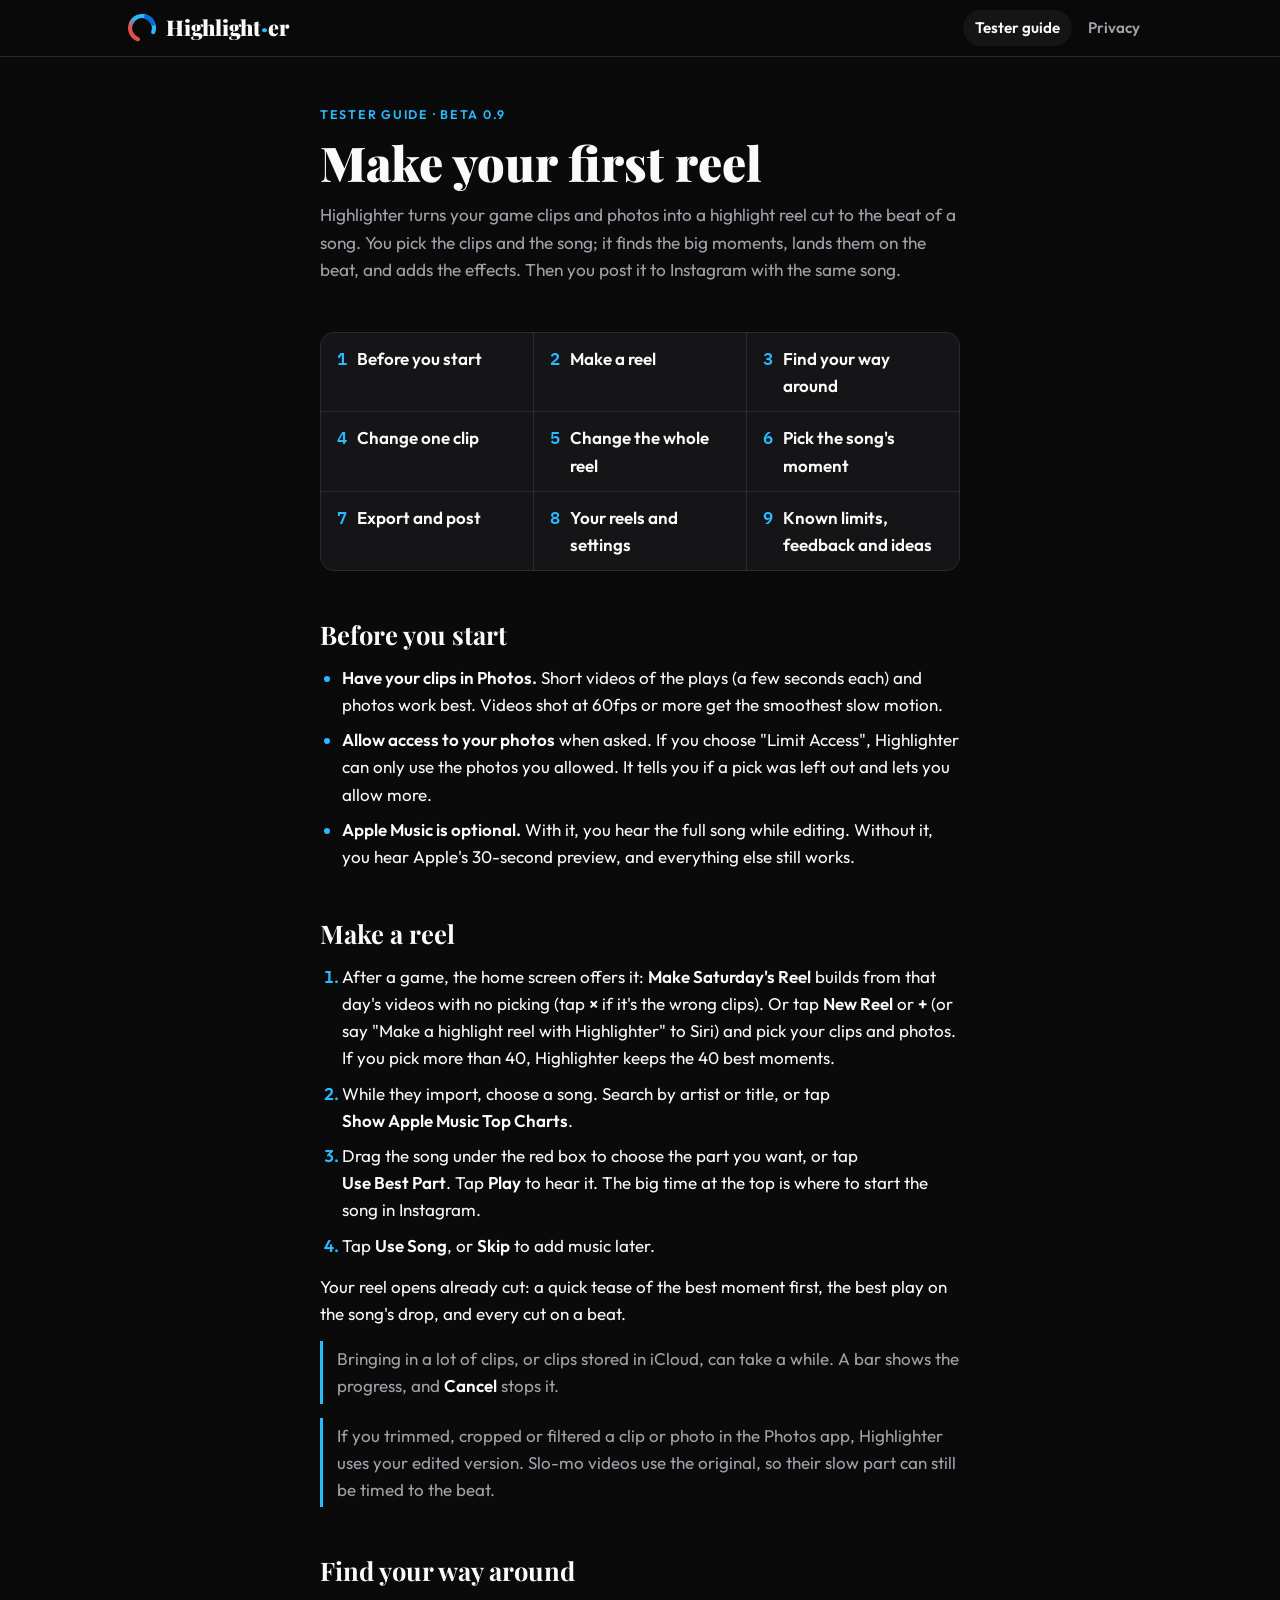
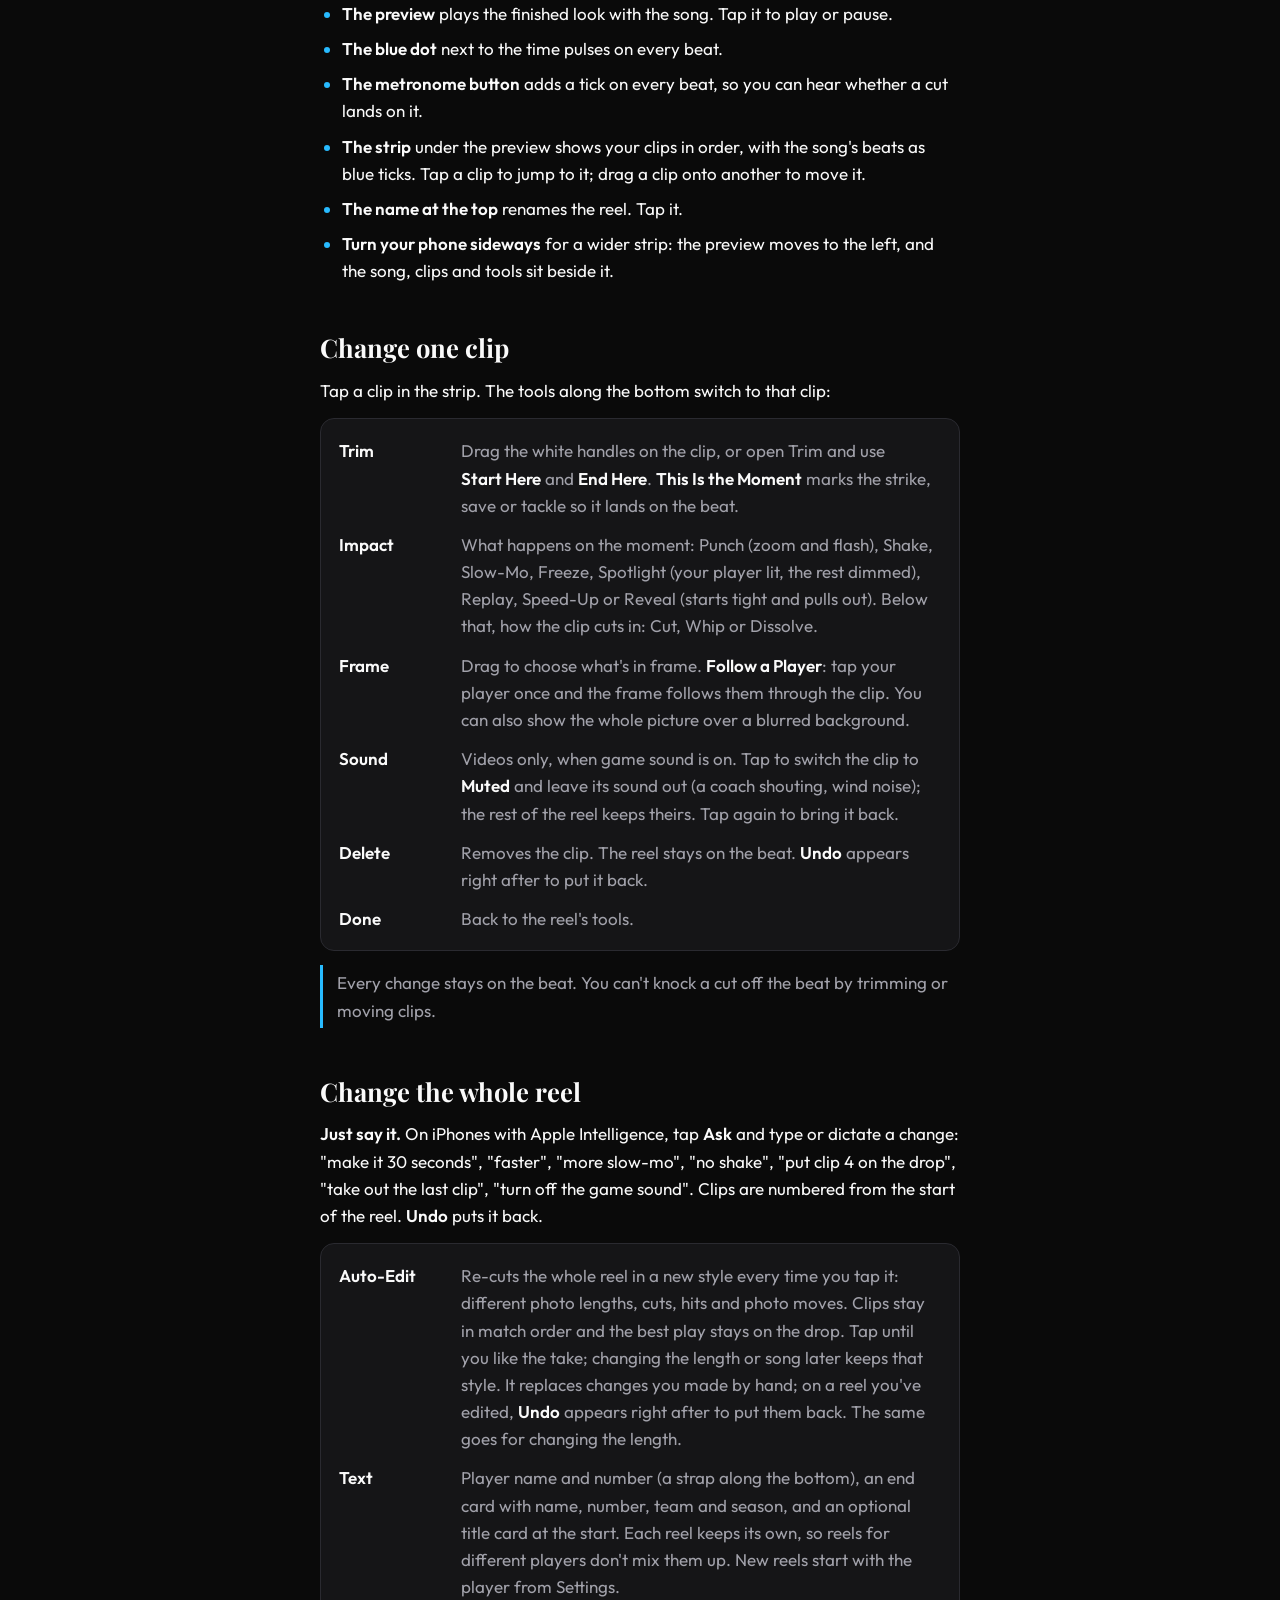
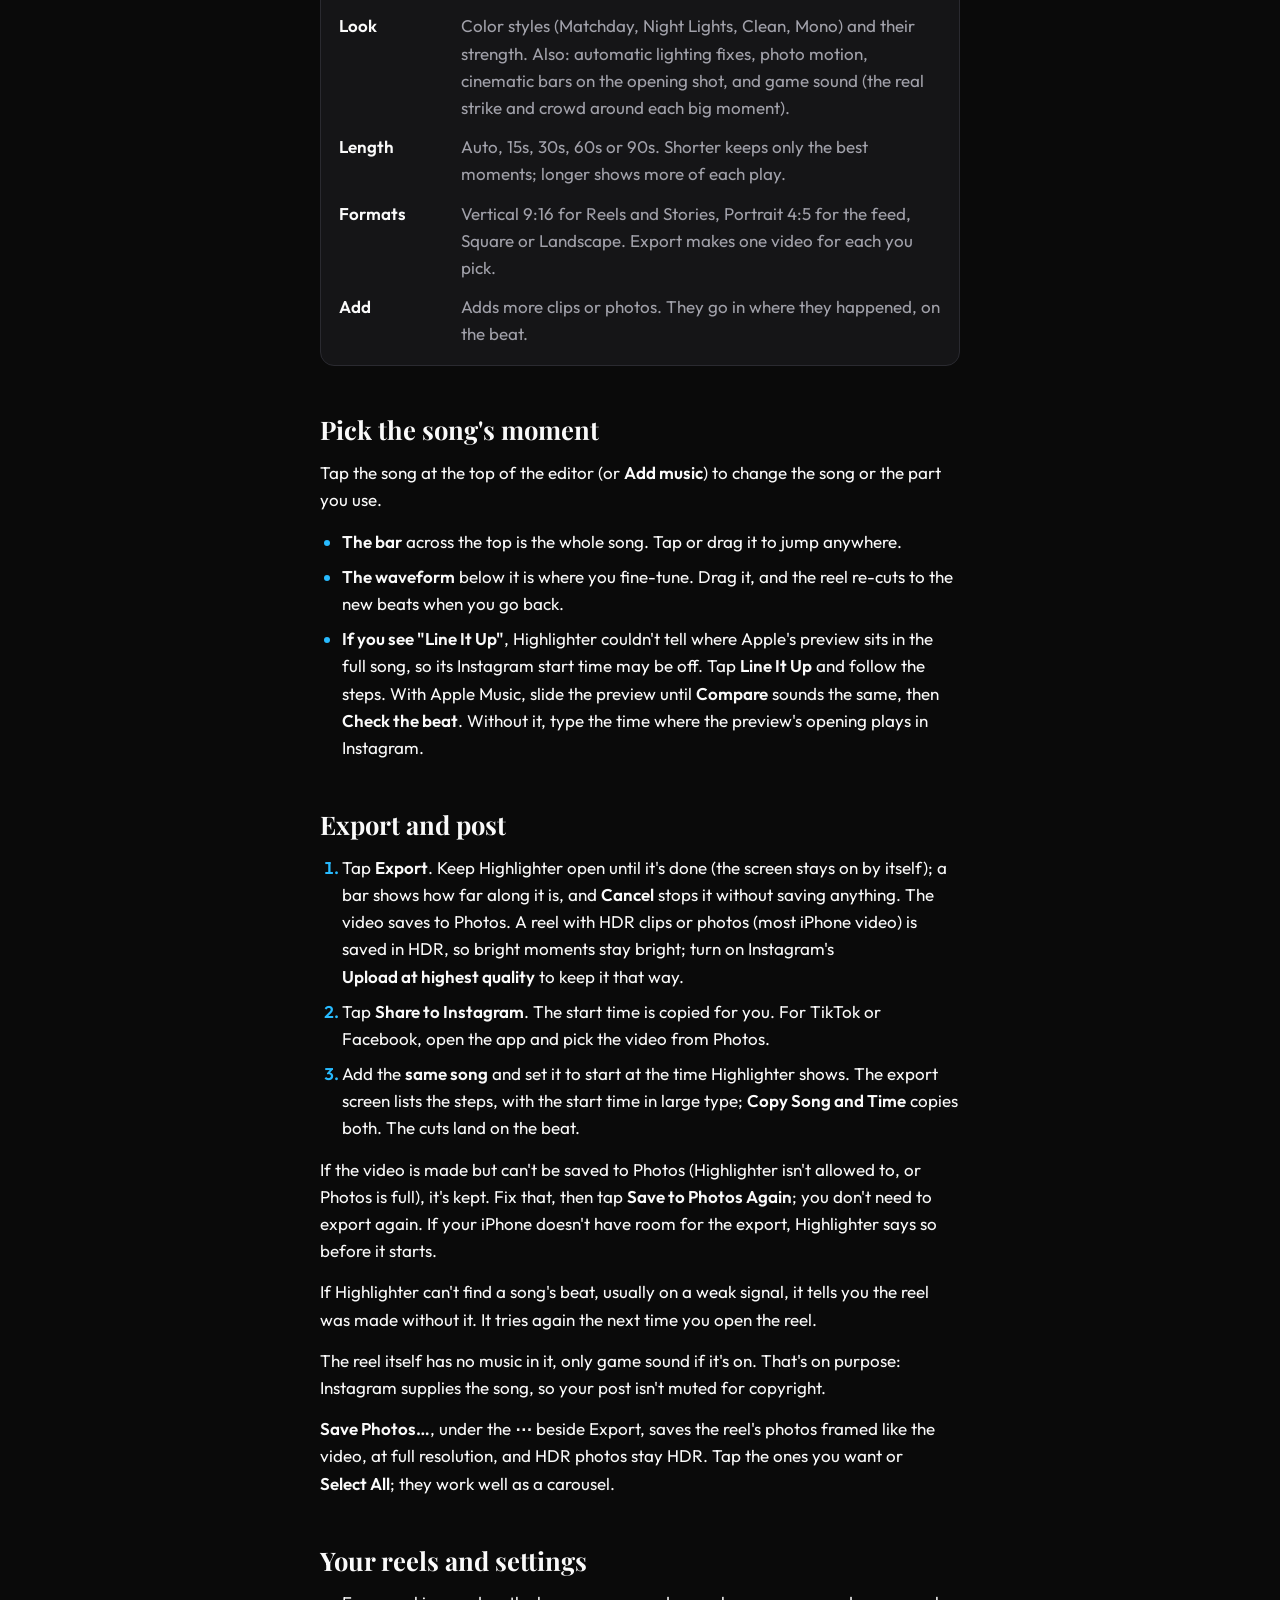
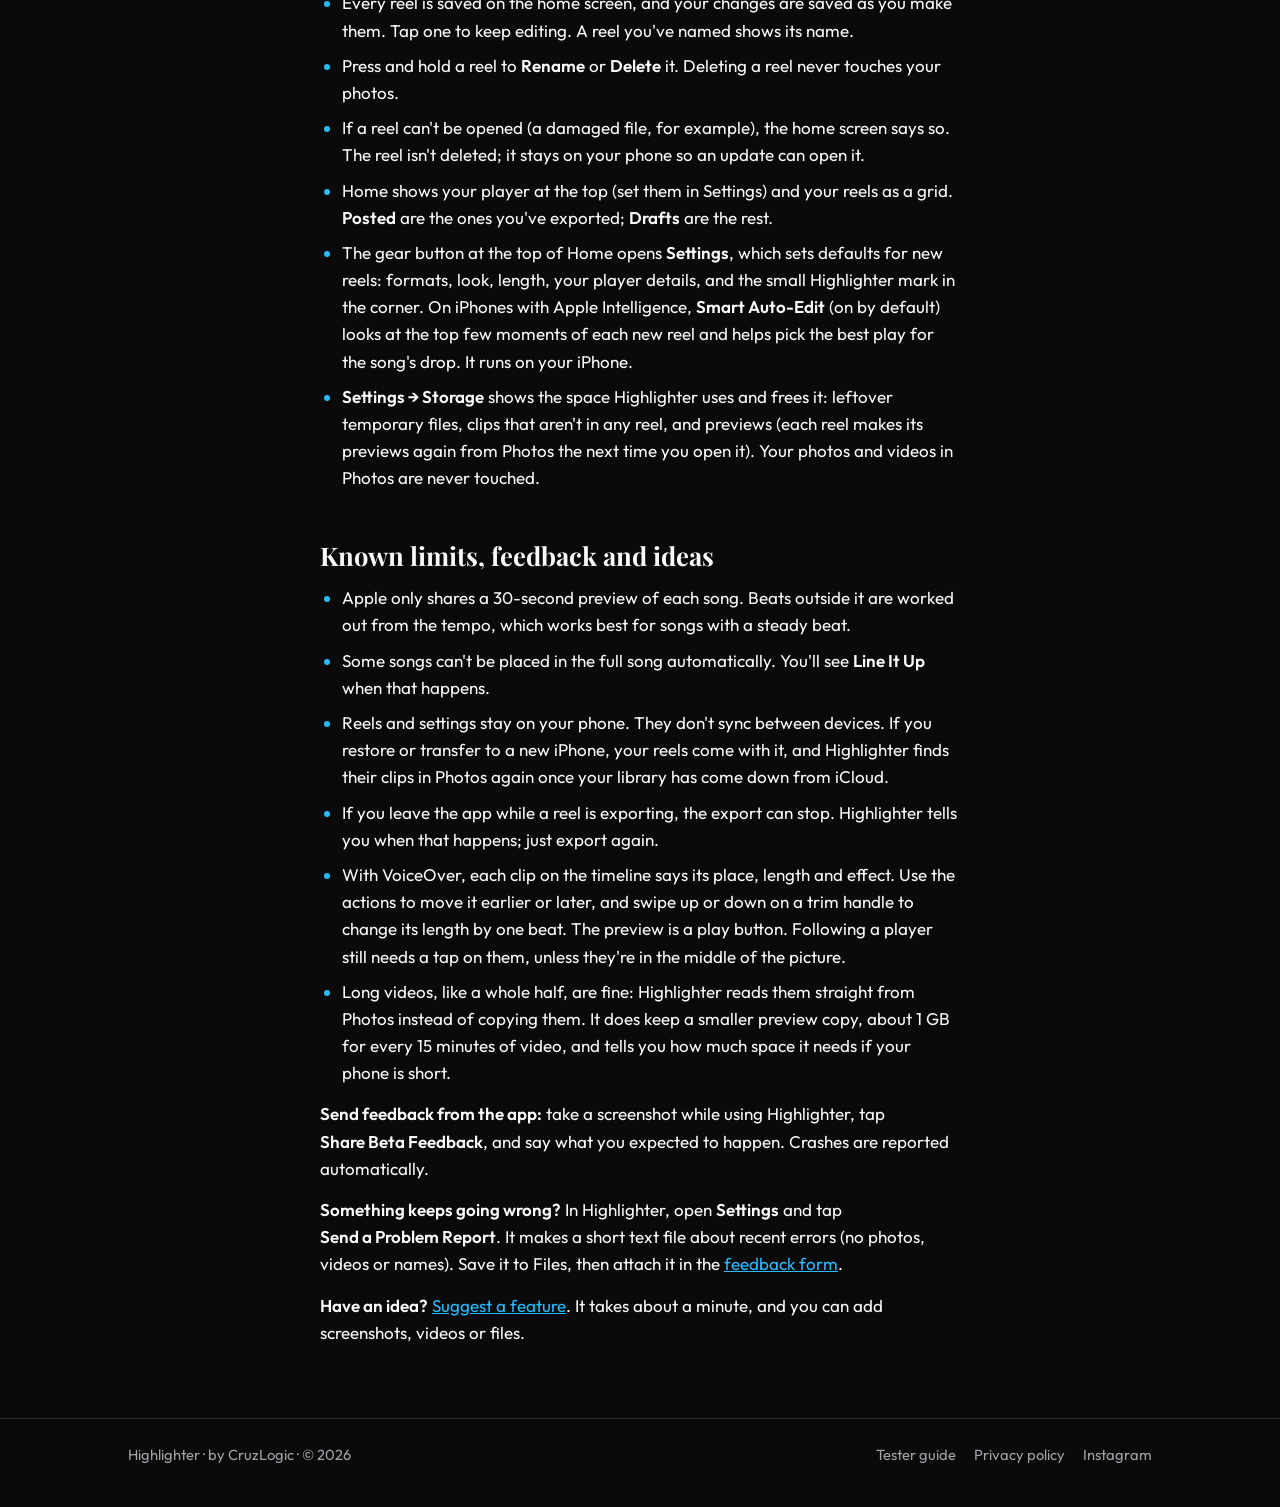
==== commit 35cc4df3: "Guide: Settings is a gear button on Home; clips are found again on a new iPhone Co-Authored-By: Clau" ====
--- a/guide/index.html
+++ b/guide/index.html
@@ -153,7 +153,7 @@
       <li>Press and hold a reel to <span class="ui">Rename</span> or <span class="ui">Delete</span> it. Deleting a reel never touches your photos.</li>
       <li>If a reel can't be opened (a damaged file, for example), the home screen says so. The reel isn't deleted; it stays on your phone so an update can open it.</li>
       <li>Home shows your player at the top (set them in Settings) and your reels as a grid. <span class="ui">Posted</span> are the ones you've exported; <span class="ui">Drafts</span> are the rest.</li>
-      <li>The <span class="ui">⋯</span> menu → <span class="ui">Settings</span> sets defaults for new reels: formats, look, length, your player details, and the small Highlighter mark in the corner. On iPhones with Apple Intelligence, <span class="ui">Smart Auto-Edit</span> (on by default) looks at the top few moments of each new reel and helps pick the best play for the song's drop. It runs on your iPhone.</li>
+      <li>The gear button at the top of Home opens <span class="ui">Settings</span>, which sets defaults for new reels: formats, look, length, your player details, and the small Highlighter mark in the corner. On iPhones with Apple Intelligence, <span class="ui">Smart Auto-Edit</span> (on by default) looks at the top few moments of each new reel and helps pick the best play for the song's drop. It runs on your iPhone.</li>
       <li><span class="ui">Settings → Storage</span> shows the space Highlighter uses and frees it: leftover temporary files, clips that aren't in any reel, and previews (each reel makes its previews again from Photos the next time you open it). Your photos and videos in Photos are never touched.</li>
     </ul>
   </section>
@@ -163,7 +163,7 @@
     <ul>
       <li>Apple only shares a 30-second preview of each song. Beats outside it are worked out from the tempo, which works best for songs with a steady beat.</li>
       <li>Some songs can't be placed in the full song automatically. You'll see <span class="ui">Line It Up</span> when that happens.</li>
-      <li>Reels and settings stay on your phone. They don't sync between devices.</li>
+      <li>Reels and settings stay on your phone. They don't sync between devices. If you restore or transfer to a new iPhone, your reels come with it, and Highlighter finds their clips in Photos again once your library has come down from iCloud.</li>
       <li>If you leave the app while a reel is exporting, the export can stop. Highlighter tells you when that happens; just export again.</li>
       <li>With VoiceOver, each clip on the timeline says its place, length and effect. Use the actions to move it earlier or later, and swipe up or down on a trim handle to change its length by one beat. The preview is a play button. Following a player still needs a tap on them, unless they're in the middle of the picture.</li>
       <li>Long videos, like a whole half, are fine: Highlighter reads them straight from Photos instead of copying them. It does keep a smaller preview copy, about 1 GB for every 15 minutes of video, and tells you how much space it needs if your phone is short.</li>
